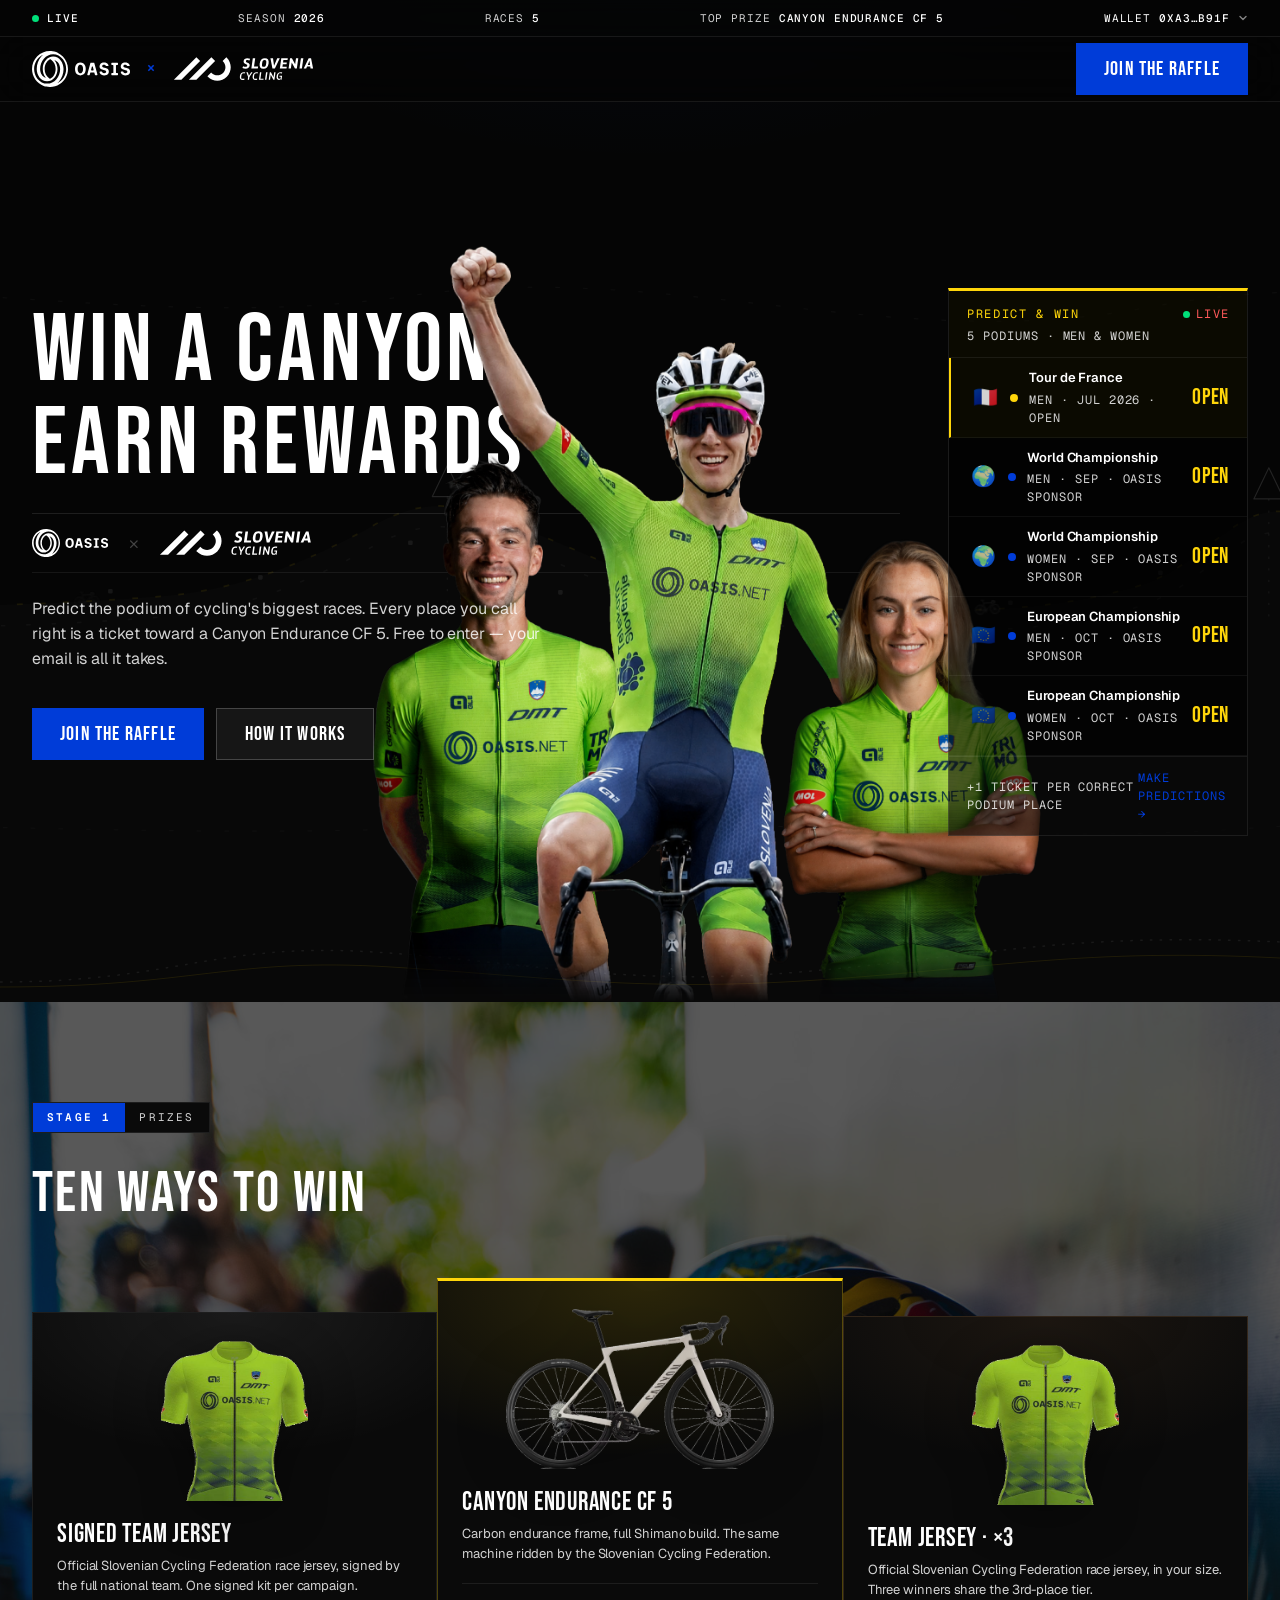
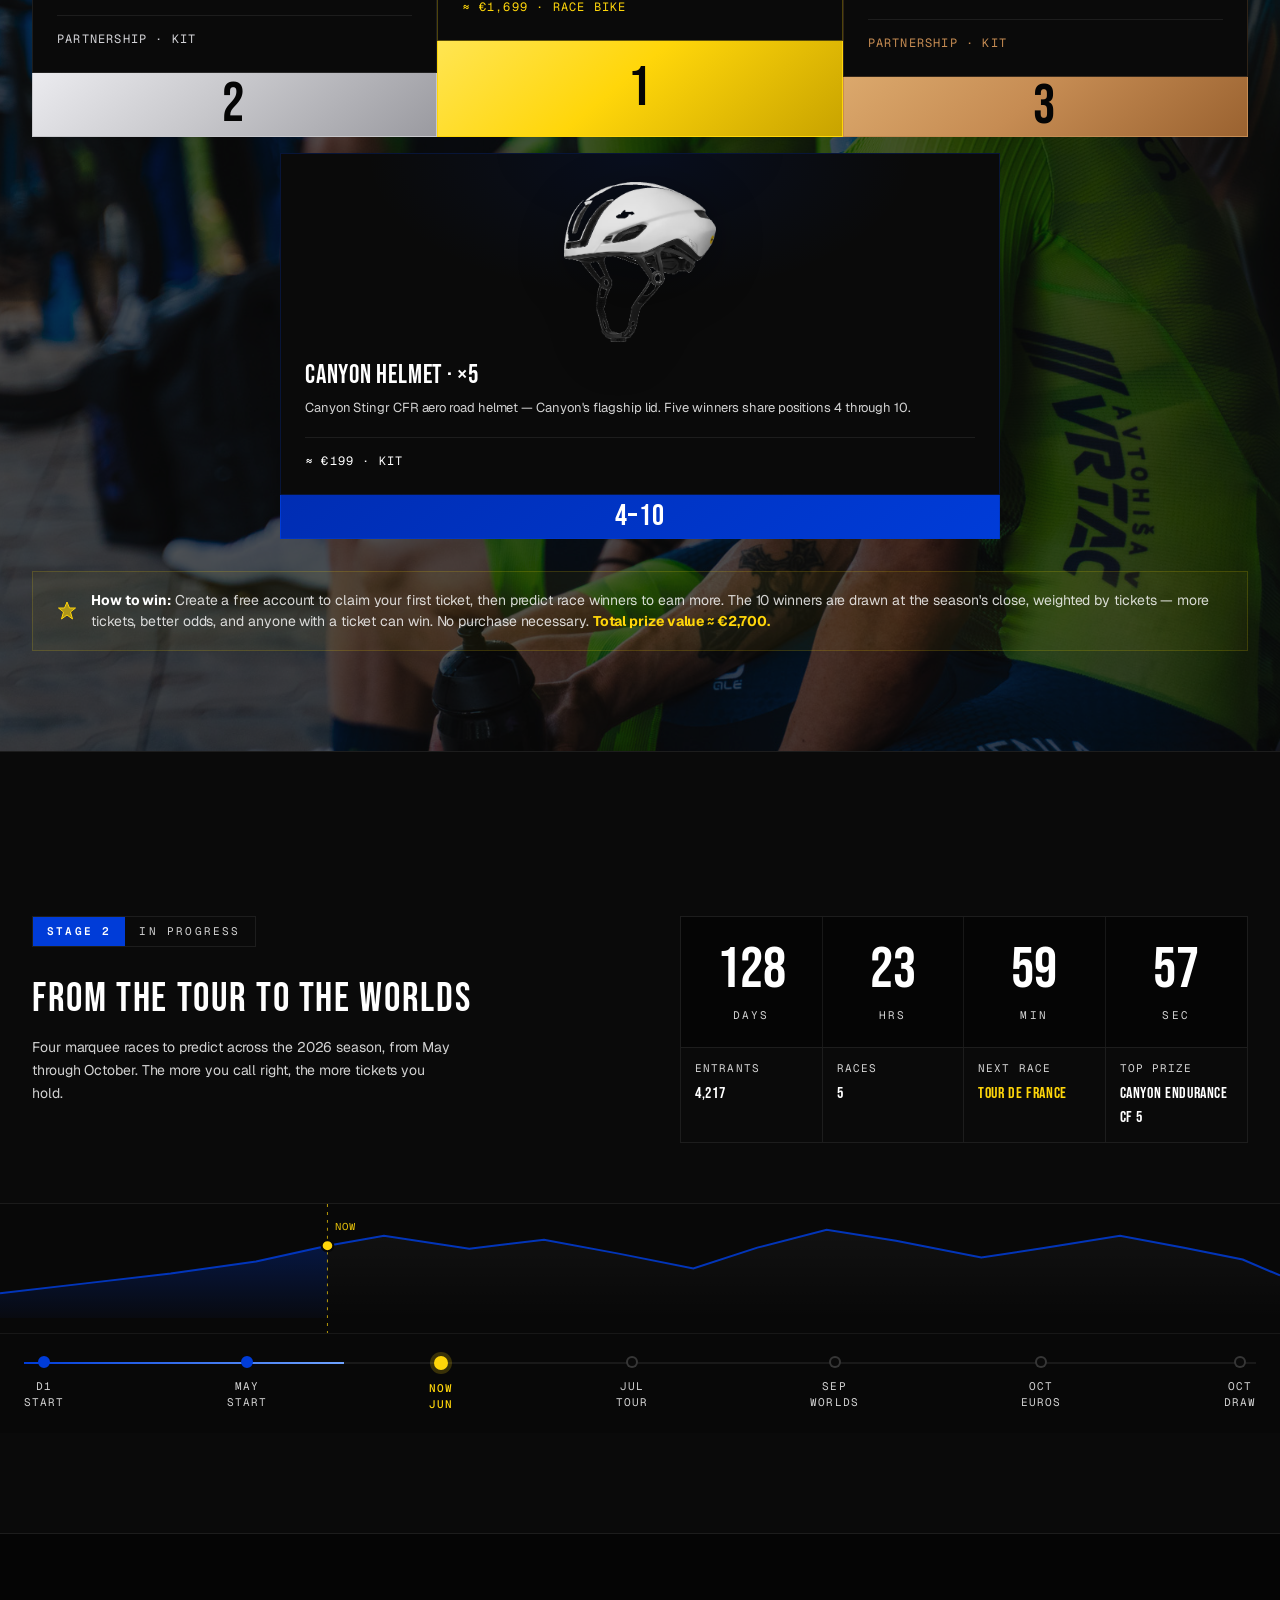
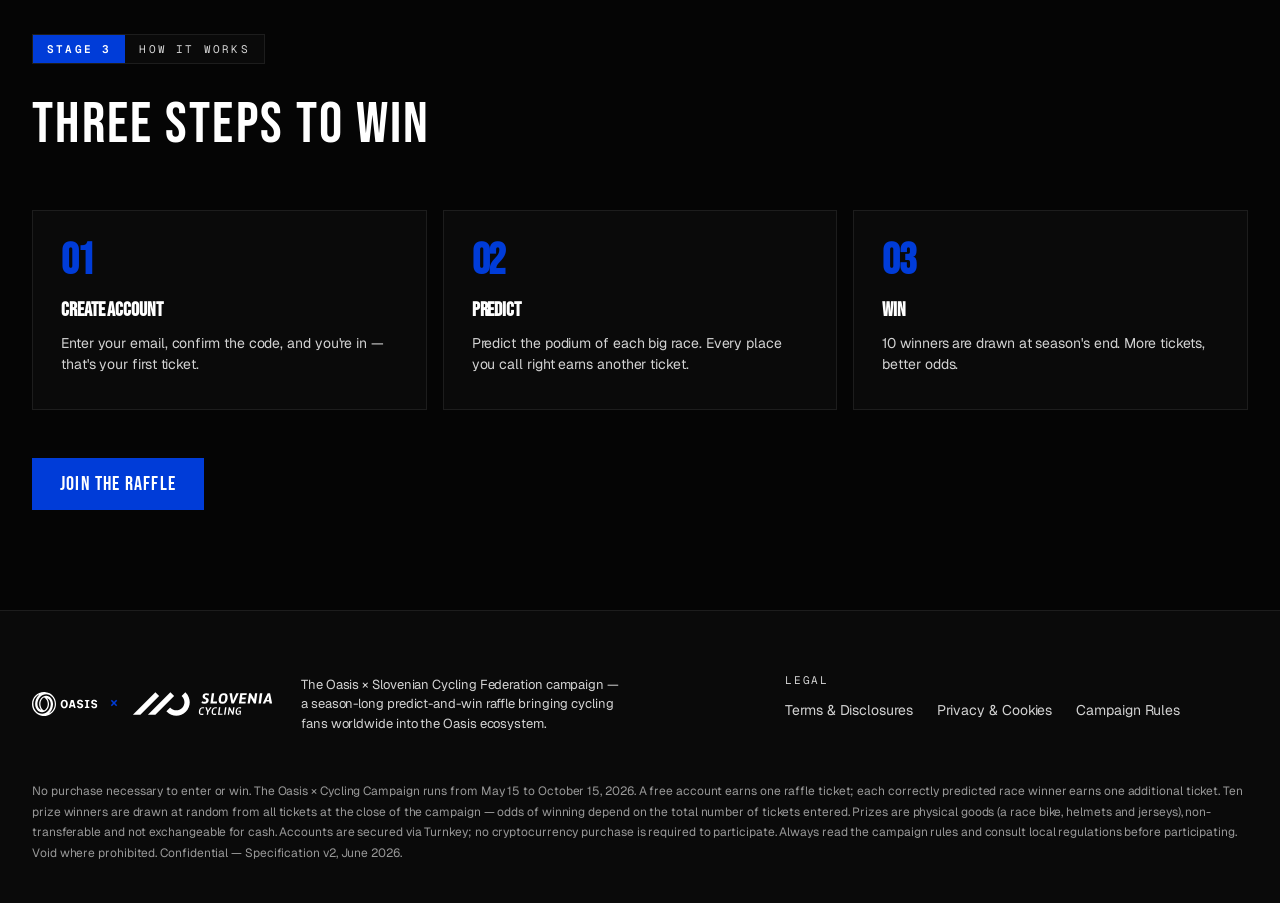
==== index.html @ 15317747 "Fix hero h1 overflow on mobile The h1 clamp was clamp(52px, 7vw, 96px) — 52px lower bound was way to" ====
<!doctype html>
<html lang="en">
<head>
  <meta charset="utf-8" />
  <meta name="viewport" content="width=device-width, initial-scale=1" />
  <title>Oasis × Cycling Challenge — Predict &amp; Win a Canyon.</title>
  <meta name="description" content="Predict the podium of cycling's biggest races — the Tour, and the men's and women's World and European Championships. Every place you call right is a raffle ticket toward a Canyon and more. Free to enter. Powered by Oasis." />

  <link rel="preconnect" href="https://fonts.googleapis.com" />
  <link rel="preconnect" href="https://fonts.gstatic.com" crossorigin />
  <link href="https://fonts.googleapis.com/css2?family=Bebas+Neue&family=Geist:wght@400;500;600;700&family=Geist+Mono:wght@400;500&display=swap" rel="stylesheet" />
  <style>
/* ============================================================
   OASIS × CYCLING — Design System
   Dark theme, Oasis brand, Grand-Tour cycling cues
   ============================================================ */

:root {
  --bg: #050505;
  --bg-1: #0a0a0a;
  --bg-2: #0f0f0f;
  --bg-3: #141414;
  --line: rgba(255, 255, 255, 0.08);
  --line-strong: rgba(255, 255, 255, 0.16);
  --text: #ffffff;
  /* Brightened for stronger contrast on the dark theme */
  --text-2: rgba(255, 255, 255, 0.82);
  --text-3: rgba(255, 255, 255, 0.82);
  --text-4: rgba(255, 255, 255, 0.58);
  --oasis-blue: #003CD8;
  --oasis-blue-soft: #002DB3;
  --oasis-blue-bg: rgba(0, 60, 216, 0.12);
  --maillot-jaune: #FFD60A;
  --maglia-rosa: #FF2C7A;
  --maillot-vert: #00E07A;
  --polka-dot: #E11D48;
  --vuelta-red: #E10600;
  --bronze: #C68C53;
  --font-display: "Bebas Neue", "Geist", system-ui, sans-serif;
  --font-body: "Geist", system-ui, -apple-system, sans-serif;
  --font-mono: "Geist Mono", "SF Mono", ui-monospace, monospace;
  --r-sm: 8px; --r: 12px; --r-lg: 18px; --r-xl: 24px;
  --container: 1280px;
}

* { box-sizing: border-box; margin: 0; padding: 0; }
html { scroll-behavior: smooth; }
html, body {
  background: var(--bg); color: var(--text);
  font-family: var(--font-body);
  -webkit-font-smoothing: antialiased; -moz-osx-font-smoothing: grayscale;
  line-height: 1.5; letter-spacing: -0.005em;
}
section[id] { scroll-margin-top: 80px; }
@media (prefers-reduced-motion: reduce) { html { scroll-behavior: auto; } }
body {
  overflow-x: hidden;
  background: radial-gradient(900px 600px at 50% -200px, rgba(0, 60, 216, 0.1), transparent 60%), var(--bg);
}
a { color: inherit; text-decoration: none; }
button { cursor: pointer; font: inherit; color: inherit; background: none; border: none; }
img, svg { display: block; max-width: 100%; }
.container { width: 100%; max-width: var(--container); margin: 0 auto; padding: 0 32px; }
@media (max-width: 720px) { .container { padding: 0 24px; } }
.eyebrow { display: inline-flex; align-items: center; gap: 8px; font-family: var(--font-mono); font-size: 11px; letter-spacing: 0.18em; text-transform: uppercase; color: var(--oasis-blue); }
.eyebrow.muted { color: var(--text-3); }
.eyebrow .dot { width: 6px; height: 6px; border-radius: 50%; background: currentColor; }
h1, h2, h3, h4 { font-family: var(--font-display); font-weight: 400; letter-spacing: 0.04em; line-height: 1.0; text-transform: uppercase; }
h1 { font-size: clamp(36px, 9vw, 96px); }
h2 { font-size: clamp(36px, 4.5vw, 60px); }
h3 { font-size: clamp(24px, 2.4vw, 32px); }
p { color: var(--text-2); }

.race-bar { position: relative; z-index: 50; border-bottom: 1px solid var(--line); background: rgba(5, 5, 5, 0.85); backdrop-filter: blur(14px); font-family: var(--font-mono); font-size: 11px; letter-spacing: 0.08em; text-transform: uppercase; }
.race-bar__inner { display: flex; align-items: center; justify-content: space-between; height: 36px; gap: 24px; white-space: nowrap; overflow-x: auto; -ms-overflow-style: none; scrollbar-width: none; }
.race-bar__inner::-webkit-scrollbar { display: none; }
.race-bar__item { display: flex; align-items: center; gap: 8px; color: var(--text-3); flex-shrink: 0; }
@media (max-width: 1200px) { .race-bar__item--opt { display: none; } }
@media (max-width: 900px) { .race-bar__item--opt2 { display: none; } }
/* At narrow viewports stop forcing space-between so items hug left */
@media (max-width: 720px) {
  .race-bar__inner { justify-content: flex-start; gap: 18px; }
}
.race-bar__item strong { color: var(--text); font-weight: 500; }
.race-bar__wallet { background: none; border: 0; padding: 0; color: inherit; font: inherit; letter-spacing: inherit; text-transform: inherit; cursor: pointer; transition: color 150ms; }
.race-bar__wallet:hover { color: var(--text); }
.race-bar__wallet:hover strong { color: var(--oasis-blue); }
.race-bar__wallet svg { opacity: 0.5; transition: transform 150ms, opacity 150ms; }
.race-bar__wallet:hover svg { opacity: 1; transform: translateY(1px); }
.live-pulse { width: 7px; height: 7px; border-radius: 50%; background: var(--maillot-vert); position: relative; animation: pulse 1.8s ease-in-out infinite; }
@keyframes pulse { 0%, 100% { box-shadow: 0 0 0 0 rgba(0, 224, 122, 0.6); } 50% { box-shadow: 0 0 0 8px rgba(0, 224, 122, 0); } }

.nav { position: sticky; top: 0; z-index: 40; background: rgba(5, 5, 5, 0.78); backdrop-filter: blur(18px); border-bottom: 1px solid var(--line); }
.nav__inner { display: flex; align-items: center; justify-content: space-between; height: 64px; }
.nav__brand { display: flex; align-items: center; gap: 12px; font-family: var(--font-display); font-weight: 400; font-size: 20px; letter-spacing: 0.1em; text-transform: uppercase; }
.nav__brand .x { color: var(--oasis-blue); font-weight: 500; }
.nav__brand .sub { color: var(--text-3); font-weight: 500; letter-spacing: 0.16em; font-size: 11px; text-transform: uppercase; border-left: 1px solid var(--line); padding-left: 12px; white-space: nowrap; }
@media (max-width: 1100px) { .nav__brand .sub { display: none; } }
.nav__links { display: flex; gap: 32px; font-size: 14px; color: var(--text-2); }
.nav__links a:hover { color: var(--text); }
.nav__cta { display: inline-flex; align-items: center; justify-content: center; gap: 10px; height: 52px; padding: 0 28px; border-radius: 0; background: var(--oasis-blue); color: white; font-family: var(--font-display); font-size: 20px; font-weight: 400; line-height: 1; letter-spacing: 0.06em; text-transform: uppercase; white-space: nowrap; transition: background 200ms ease; }
.nav__cta:hover { background: #002DB3; }
@media (max-width: 860px) { .nav__links { display: none; } }
/* Narrow viewports — collapse to just Oasis logo + button so nothing overflows */
@media (max-width: 540px) {
  .nav__brand { gap: 8px; }
  .nav__brand > svg:last-of-type,
  .nav__brand .x { display: none; }
  .nav__cta { padding: 0 18px; font-size: 18px; }
}
@media (max-width: 380px) {
  .nav__cta { padding: 0 14px; font-size: 16px; height: 44px; }
}

/* ============================================================
   Hero redesign — photo background + race progress panel
   ============================================================ */

.hero {
  position: relative;
  min-height: 100vh;
  display: flex;
  align-items: center;
  overflow: hidden;
  padding: 0;
}

/* Full-bleed background — crossfading slides */



.hero__inner {
  position: relative;
  width: 100%;
  padding: 100px 0 80px;
}

.hero__grid {
  position: relative;
  display: grid;
  grid-template-columns: 1fr 300px;
  gap: 48px;
  align-items: start;
}

@media (max-width: 980px) {
  .hero__grid { grid-template-columns: 1fr; gap: 40px; }
  .hero { min-height: auto; }
  .hero__inner { padding: 80px 0 60px; }
}

.hero__copy h1 { margin: 18px 0 20px; }
.hero__copy h1 .accent {
  display: block;
  color: #fff;
  line-height: 0.95;
}
.hero__copy h1 .rose {
  display: inline-block;
  background: linear-gradient(96deg, var(--oasis-blue) 0%, #B47FFF 100%);
  -webkit-background-clip: text;
  background-clip: text;
  color: transparent;
}
.hero__lede { font-size: 16px; max-width: 520px; margin-bottom: 36px; line-height: 1.55; position: relative; z-index: 20; }
.hero__ctas { display: flex; gap: 12px; flex-wrap: wrap; margin-bottom: 28px; position: relative; z-index: 20; }
.btn { display: inline-flex; align-items: center; justify-content: center; gap: 10px; height: 52px; padding: 0 28px; border-radius: 0; font-family: var(--font-display); font-size: 20px; font-weight: 400; line-height: 1; letter-spacing: 0.06em; text-transform: uppercase; transition: transform 120ms ease, background 200ms ease; white-space: nowrap; }
.btn:hover { transform: translateY(-2px); }
.btn--primary { background: var(--oasis-blue); color: white; }
.btn--primary:hover { background: #002DB3; }
.btn--ghost { background: rgba(255, 255, 255, 0.06); color: white; border: 1px solid rgba(255,255,255,0.2); }
.btn--ghost:hover { background: rgba(255, 255, 255, 0.1); }
.btn--blue { background: var(--oasis-blue); color: white; }
.btn--blue:hover { background: #002DB3; }
.hero__chips { display: flex; gap: 8px; flex-wrap: wrap; font-family: var(--font-mono); font-size: 11px; letter-spacing: 0.12em; text-transform: uppercase; color: var(--text-3); }
.hero__chips span { border: 1px solid var(--line); padding: 5px 12px; border-radius: 0; background: rgba(255,255,255,0.03); }

/* ============================================================
   Race Progress Panel (hero right side)
   ============================================================ */

/* ============================================================
   GC Classification Panel — hero right side
   Live race leaderboard aesthetic (letour.fr / giro.it style)
   ============================================================ */

.race-progress-panel {
  background: rgba(5, 5, 5, 0.5);
  backdrop-filter: blur(1px);
  border: 1px solid rgba(255,255,255,0.12);
  border-top: 3px solid var(--oasis-blue);
  overflow: hidden;
  position: relative;
}

/* ── GC Panel header ── */
.gcp__header {
  display: flex;
  align-items: center;
  justify-content: space-between;
  padding: 12px 18px;
  background: rgba(0, 60, 216,0.08);
  border-bottom: 1px solid rgba(255,255,255,0.08);
}

.gcp__brand {
  font-family: var(--font-mono);
  font-size: 11px;
  letter-spacing: 0.2em;
  text-transform: uppercase;
  color: var(--text-3);
}

.gcp__live {
  display: inline-flex;
  align-items: center;
  gap: 6px;
  font-family: var(--font-mono);
  font-size: 11px;
  letter-spacing: 0.16em;
  text-transform: uppercase;
  color: #ff5959;
}

/* ── Stage sub-header ── */
.gcp__subhead {
  display: flex;
  align-items: baseline;
  justify-content: space-between;
  padding: 10px 18px 10px;
  border-bottom: 1px solid rgba(255,255,255,0.06);
}

.gcp__title {
  font-family: var(--font-display);
  font-size: 18px;
  letter-spacing: 0.08em;
  color: var(--text);
}

.gcp__stage-meta {
  font-family: var(--font-mono);
  font-size: 11px;
  letter-spacing: 0.14em;
  text-transform: uppercase;
  color: var(--text-3);
}

/* ── Rider rows ── */
.gcp__rider {
  display: grid;
  grid-template-columns: 32px 34px 1fr auto;
  align-items: center;
  gap: 0 10px;
  padding: 10px 18px;
  border-bottom: 1px solid rgba(255,255,255,0.05);
  transition: background 150ms ease;
}
.gcp__rider:hover { background: rgba(255,255,255,0.03); }

.gcp__rider--leader {
  background: rgba(255,214,10,0.04);
  border-bottom-color: rgba(255,214,10,0.1);
}

.gcp__rider--you {
  background: rgba(0, 60, 216,0.07);
  border-left: 2px solid var(--oasis-blue);
  border-bottom-color: rgba(0, 60, 216,0.15);
}

.gcp__rider--gap {
  border-top: 1px dashed rgba(255,255,255,0.1);
  margin-top: 2px;
}

.gcp__pos {
  font-family: var(--font-display);
  font-size: 20px;
  letter-spacing: 0.04em;
  color: var(--text-3);
  font-variant-numeric: tabular-nums;
  text-align: right;
}

.gcp__pos--leader { color: var(--maillot-jaune); }
.gcp__pos--you    { color: var(--oasis-blue); }

/* Jersey SVG icon */
.jersey-icon {
  width: 28px;
  height: 28px;
  flex-shrink: 0;
}

.gcp__info { min-width: 0; }

.gcp__name {
  font-size: 13px;
  font-weight: 600;
  color: var(--text);
  white-space: nowrap;
  overflow: hidden;
  text-overflow: ellipsis;
}

.gcp__meta {
  font-family: var(--font-mono);
  font-size: 11px;
  letter-spacing: 0.1em;
  text-transform: uppercase;
  color: var(--text-3);
  margin-top: 2px;
}

.gcp__pts {
  font-family: var(--font-display);
  font-size: 20px;
  letter-spacing: 0.04em;
  color: var(--text);
  font-variant-numeric: tabular-nums;
  white-space: nowrap;
  text-align: right;
}

.gcp__pts--leader { color: var(--maillot-jaune); }
.gcp__pts--you    { color: var(--oasis-blue); }

/* ── Progress bar at bottom ── */
.gcp__footer {
  padding: 12px 18px;
  background: rgba(255,255,255,0.02);
}

.gcp__footer-top {
  display: flex;
  justify-content: space-between;
  font-family: var(--font-mono);
  font-size: 11px;
  letter-spacing: 0.14em;
  text-transform: uppercase;
  color: var(--text-3);
  margin-bottom: 6px;
}

.gcp__progress-track {
  height: 3px;
  background: rgba(255,255,255,0.08);
  position: relative;
}

.gcp__progress-fill {
  position: absolute;
  left: 0; top: 0; bottom: 0;
  width: 25%;
  background: linear-gradient(90deg, var(--oasis-blue), #6fa3ff);
}

.gcp__footer-sub {
  margin-top: 8px;
  font-family: var(--font-mono);
  font-size: 11px;
  letter-spacing: 0.1em;
  color: var(--text-3);
  text-align: center;
}

/* Old race-dash kept for compat - hidden now */
.race-dash { display: none; }
.countdown { display: grid; grid-template-columns: repeat(4, 1fr); gap: 10px; margin-bottom: 24px; }
.countdown__cell { background: var(--bg-2); border: 1px solid var(--line); border-radius: 0; padding: 16px 6px; text-align: center; }
.countdown__cell .num { font-family: var(--font-display); font-size: clamp(24px, 2.4vw, 32px); font-variant-numeric: tabular-nums; line-height: 1; }
.countdown__cell .lbl { display: block; margin-top: 6px; font-family: var(--font-mono); font-size: 11px; letter-spacing: 0.14em; text-transform: uppercase; color: var(--text-3); }
.dash-row { display: flex; justify-content: space-between; align-items: center; padding: 14px 0; border-top: 1px solid var(--line); font-size: 13px; }
.dash-row .lbl { color: var(--text-3); font-family: var(--font-mono); font-size: 11px; letter-spacing: 0.1em; text-transform: uppercase; }
.dash-row .val { color: var(--text); font-weight: 500; font-variant-numeric: tabular-nums; }
.progress { margin-top: 4px; height: 6px; background: var(--bg-3); border-radius: 0; overflow: hidden; }
.progress__bar { height: 100%; background: linear-gradient(90deg, var(--oasis-blue) 0%, #B47FFF 100%); border-radius: 0; width: 25%; }

section { padding: 100px 0; position: relative; }
.section__head { margin-bottom: 56px; }
.section__head h2 { margin-top: 14px; max-width: 720px; }
.section__head p.lead { margin-top: 18px; font-size: 15px; max-width: 600px; line-height: 1.6; }
.stage-tag { display: inline-flex; align-items: stretch; font-family: var(--font-mono); font-size: 11px; letter-spacing: 0.2em; text-transform: uppercase; border: 1px solid var(--line); border-radius: 0; overflow: hidden; background: var(--bg-1); margin-bottom: 18px; }
.stage-tag b { background: var(--oasis-blue); color: white; padding: 6px 14px; font-weight: 600; }
.stage-tag span { padding: 6px 14px; color: var(--text-2); }

/* ============================================================
   Prize Podium — visual race podium layout
   ============================================================ */

/* Top-3 podium wrapper */
.podium-top3 {
  display: grid;
  grid-template-columns: 1fr 1fr 1fr;
  gap: 0;
  align-items: end;
  margin-bottom: 16px;
}

@media (max-width: 760px) {
  .podium-top3 { grid-template-columns: 1fr; align-items: stretch; }
  /* When the podium stacks vertically, restore natural 1-2-3 order
     (default source order is 2-1-3 to render the real podium shape on desktop) */
  .podium-col--gold   { order: 1; }
  .podium-col--silver { order: 2; }
  .podium-col--bronze { order: 3; }
}

/* Each podium column = card + step block below */
.podium-col {
  display: flex;
  flex-direction: column;
  transition: transform 260ms ease;
  cursor: default;
}
.podium-col:hover { transform: translateY(-8px); }

/* The prize card itself */
.prize {
  position: relative;
  padding: 28px 24px 24px;
  display: flex;
  flex-direction: column;
  overflow: hidden;
  border: 1px solid var(--line);
  background: var(--bg-1);
  transition: transform 200ms ease, border-color 200ms ease;
  border-radius: 0;
}
.prize:hover { border-color: var(--line-strong); }

/* Podium step block below the card */
.podium-step {
  display: flex;
  align-items: center;
  justify-content: center;
  font-family: var(--font-display);
  font-size: 56px;
  letter-spacing: 0.05em;
  border: 1px solid var(--line);
  border-top: none;
}

/* Height of the actual podium steps — 1st tallest.
   Solid fill with number "subtracted" (dark text = letterform cutout). */
.podium-col--gold   .podium-step { height: 96px; background: linear-gradient(140deg, #ffe552 0%, var(--maillot-jaune) 45%, #c8a300 100%); color: #050505; border-color: var(--maillot-jaune); }
.podium-col--silver .podium-step { height: 64px; background: linear-gradient(140deg, #ebebef 0%, #c8c8cc 45%, #9a9aa0 100%); color: #050505; border-color: #c8c8cc; }
.podium-col--bronze .podium-step { height: 60px; background: linear-gradient(140deg, #dba86c 0%, var(--bronze) 45%, #9a6230 100%); color: #050505; border-color: var(--bronze); }

/* 1st place card — accent top border */
.podium-col--gold .prize {
  background: radial-gradient(600px 320px at 50% 0%, rgba(255, 214, 10, 0.14), transparent 55%), var(--bg-1);
  border-color: rgba(255, 214, 10, 0.28);
  border-top: 3px solid var(--maillot-jaune);
}

.podium-col--silver .prize {
  background: radial-gradient(500px 260px at 50% 0%, rgba(255,255,255,0.07), transparent 55%), var(--bg-1);
}

.podium-col--bronze .prize {
  background: radial-gradient(500px 260px at 50% 0%, rgba(198,140,83,0.1), transparent 55%), var(--bg-1);
  border-color: rgba(198, 140, 83, 0.2);
}

/* Prize card internals */
.prize__emoji {
  display: flex;
  align-items: center;
  justify-content: center;
  height: 160px;
  margin-bottom: 20px;
}
.prize__emoji img.prize__img {
  max-width: 100%;
  max-height: 100%;
  height: auto;
  width: auto;
  object-fit: contain;
  filter: drop-shadow(0 8px 24px rgba(0, 0, 0, 0.4));
}

.prize__name {
  font-family: var(--font-display);
  font-size: 26px;
  letter-spacing: 0.03em;
  line-height: 1.05;
  text-transform: uppercase;
}

.prize__desc {
  color: var(--text-3);
  font-size: 13px;
  margin-top: 8px;
  line-height: 1.5;
  flex: 1;
}

.prize__value {
  margin-top: 20px;
  font-family: var(--font-mono);
  font-size: 12px;
  letter-spacing: 0.1em;
  text-transform: uppercase;
  padding-top: 14px;
  border-top: 1px solid var(--line);
}

.podium-col--gold   .prize__rank  { color: var(--maillot-jaune); }
.podium-col--gold   .prize__value { color: var(--maillot-jaune); }
.podium-col--silver .prize__rank  { color: #d4d4d8; }
.podium-col--silver .prize__value { color: #d4d4d8; }
.podium-col--bronze .prize__rank  { color: var(--bronze); }
.podium-col--bronze .prize__value { color: var(--bronze); }

/* ROSE tier — positions 4, 5, 6-10. Same card structure as podium, shorter step. */
.podium-col--rose .prize {
  background: radial-gradient(500px 260px at 50% 0%, rgba(5, 0, 226, 0.14), transparent 55%), var(--bg-1);
  border-color: rgba(5, 0, 226, 0.32);
}
.podium-col--rose .podium-step {
  height: 44px;
  font-size: 30px;
  background: linear-gradient(140deg, #002DB3 0%, #0500E2 100%);
  color: white;
  border-color: rgba(5, 0, 226, 0.55);
}
.podium-col--rose .prize__value { color: var(--oasis-blue); }

/* ROSE tier — token icon sits inline next to the amount */
.podium-col--rose .prize__name {
  display: flex;
  align-items: center;
  gap: 12px;
}
.prize__name-icon {
  width: 32px;
  height: 32px;
  flex-shrink: 0;
  display: block;
}

/* Positions 4-10 row */
.prize-rest {
  display: grid;
  grid-template-columns: 1fr;
  gap: 0;
  align-items: end;
  margin-top: 16px;
  max-width: 720px;
  margin-left: auto;
  margin-right: auto;
}

/* Rest-tier podium steps: blue brand gradient (positions 4-10) */
.prize-rest .podium-step {
  height: 44px;
  font-size: 30px;
  background: linear-gradient(140deg, #002DB3 0%, var(--oasis-blue) 100%);
  color: white;
  border-color: rgba(0, 60, 216, 0.55);
}
.prize-rest .prize {
  background: radial-gradient(500px 260px at 50% 0%, rgba(0, 60, 216, 0.10), transparent 55%), var(--bg-1);
  border-color: rgba(0, 60, 216, 0.22);
}

/* kept for compat */
.prize--gold {}
.prize--silver {}
.prize--bronze {}
.prize--rose {}
.prize__art { display: none; }
.prize__head { display: none; }
.prize__medal { display: none; }

.challenges { display: grid; grid-template-columns: repeat(4, 1fr); gap: 16px; }
@media (max-width: 980px) { .challenges { grid-template-columns: repeat(2, 1fr); } }
@media (max-width: 600px) { .challenges { grid-template-columns: 1fr; } }
.challenge { border-radius: 0; padding: 24px; background: var(--bg-1); border: 1px solid var(--line); position: relative; overflow: hidden; display: flex; flex-direction: column; min-height: 360px; transition: transform 200ms ease; }
.challenge:hover { transform: translateY(-3px); border-color: var(--line-strong); }
.challenge__num { font-family: var(--font-mono); font-size: 12px; letter-spacing: 0.14em; text-transform: uppercase; color: var(--text-3); }
.challenge__title { font-family: var(--font-display); font-size: 22px; font-weight: 600; letter-spacing: 0.04em; margin: 8px 0 12px; line-height: 1.1; }
.challenge__desc { color: var(--text-2); font-size: 14px; flex: 1; }
.challenge__meta { margin-top: 20px; padding-top: 16px; border-top: 1px solid var(--line); display: flex; justify-content: space-between; gap: 12px; font-family: var(--font-mono); font-size: 12px; letter-spacing: 0.08em; text-transform: uppercase; color: var(--text-3); }
.challenge__meta > span { white-space: nowrap; overflow: hidden; text-overflow: ellipsis; }
.challenge__meta b { color: var(--text); font-weight: 500; }
.challenge__art { height: 250px; margin: -8px -8px 16px; border-radius: 0; background: rgba(0,0,0,0.22); border: none; border-bottom: 1px solid rgba(255,255,255,0.06); display: flex; align-items: center; justify-content: center; gap: 14px; padding: 10px 16px; position: relative; overflow: hidden; }
.phone-frame { width: 90px; height: 140px; border-radius: 0; border: 2px solid rgba(255,255,255,0.18); background: #030308; position: relative; overflow: hidden; flex-shrink: 0; box-shadow: 0 6px 18px rgba(0,0,0,0.7), inset 0 0 0 1px rgba(255,255,255,0.03); }
.phone-frame::before { content: ""; position: absolute; top: 6px; left: 50%; transform: translateX(-50%); width: 13px; height: 2px; background: rgba(255,255,255,0.15); border-radius: 0; z-index: 2; }
.phone-frame__screen { position: absolute; inset: 24px 5px 8px; border-radius: 0; overflow: hidden; }
.challenge--sprint .challenge__art  { background: linear-gradient(120deg, rgba(0, 60, 216,0.12), rgba(0, 60, 216,0.02)); border-color: rgba(0, 60, 216,0.16); }
.challenge--pace .challenge__art    { background: linear-gradient(120deg, rgba(0, 60, 216,0.16), rgba(0, 60, 216,0.02)); border-color: rgba(0, 60, 216,0.2); }
.challenge--pick .challenge__art    { background: linear-gradient(120deg, rgba(0, 60, 216,0.20), rgba(0, 60, 216,0.02)); border-color: rgba(0, 60, 216,0.24); }
.challenge--privana .challenge__art { background: linear-gradient(120deg, rgba(0, 60, 216,0.28), rgba(0, 60, 216,0.04)); border-color: rgba(0, 60, 216,0.32); }
.challenge__final { background: radial-gradient(400px 220px at 80% 0%, rgba(0, 60, 216, 0.16), transparent 60%), var(--bg-1); border-color: rgba(0, 60, 216, 0.18); }

.classification { border: 1px solid var(--line); border-radius: 0; overflow: hidden; background: rgba(0,0,0,0.6); }
.classification__head, .classification__row { display: grid; grid-template-columns: 70px 1fr 100px 130px 140px; padding: 16px 24px; align-items: center; font-size: 14px; border-bottom: 1px solid var(--line); }
.classification__head { background: var(--bg-2); font-family: var(--font-mono); font-size: 11px; letter-spacing: 0.14em; text-transform: uppercase; color: var(--text-3); }
.classification__row:last-child { border-bottom: 0; }
.classification__row.you { background: rgba(0, 60, 216, 0.06); position: relative; }
.classification__row.you::before { content: ""; position: absolute; left: 0; top: 0; bottom: 0; width: 3px; background: var(--oasis-blue); }
.cls__pos { font-family: var(--font-display); font-size: 20px; letter-spacing: 0.03em; font-variant-numeric: tabular-nums; display: flex; align-items: center; gap: 8px; line-height: 1; }
.cls__name, .cls__country, .cls__prize { white-space: nowrap; overflow: hidden; text-overflow: ellipsis; }
.cls__pos.gold { color: var(--maillot-jaune); }
.cls__pos.silver { color: #e4e4e7; }
.cls__pos.bronze { color: var(--bronze); }
.cls__rider { display: flex; align-items: center; gap: 12px; }
.cls__avatar { width: 36px; height: 36px; border-radius: 50%; background: var(--bg-3); display: grid; place-items: center; font-size: 14px; font-weight: 600; color: var(--text-2); border: 1px solid var(--line); flex-shrink: 0; }
.cls__name { font-weight: 600; font-size: 15px; letter-spacing: -0.01em; }
.cls__country { font-family: var(--font-mono); font-size: 12px; color: var(--text-3); letter-spacing: 0.08em; text-transform: uppercase; }
.cls__games { display: flex; gap: 4px; }
.cls__dot { width: 10px; height: 10px; border-radius: 0; background: var(--bg-3); }
.cls__dot.done { background: var(--oasis-blue); }
.cls__dot.miss { background: var(--bg-3); border: 1px solid var(--line-strong); }
.cls__points { font-family: var(--font-display); font-size: 22px; letter-spacing: 0.03em; font-variant-numeric: tabular-nums; line-height: 1; }
.cls__prize { text-align: right; font-family: var(--font-mono); font-size: 12px; letter-spacing: 0.04em; color: var(--text-2); }
@media (max-width: 760px) { .classification__head, .classification__row { grid-template-columns: 50px 1fr 90px; } .cls__games, .cls__prize { display: none; } }

.tiers { display: grid; grid-template-columns: repeat(3, 1fr); gap: 16px; }
@media (max-width: 860px) { .tiers { grid-template-columns: 1fr; } }
.tier { border: 1px solid var(--line); border-radius: 0; padding: 28px; background: var(--bg-1); position: relative; overflow: hidden; }
.tier__num { font-family: var(--font-mono); font-size: 11px; letter-spacing: 0.18em; text-transform: uppercase; color: var(--text-3); }
.tier__deposit { font-family: var(--font-display); font-size: clamp(36px, 4vw, 48px); font-weight: 600; letter-spacing: -0.03em; margin: 12px 0 4px; line-height: 1; }
.tier__deposit .currency { color: var(--text-3); font-size: 22px; vertical-align: top; margin-right: 4px; }
.tier__sub { color: var(--text-3); font-family: var(--font-mono); font-size: 11px; letter-spacing: 0.12em; text-transform: uppercase; }
.tier__rewards { margin-top: 22px; padding: 18px; border-radius: 0; background: var(--bg-2); border: 1px solid var(--line); }
.tier__reward-row { display: flex; justify-content: space-between; align-items: baseline; padding: 8px 0; }
.tier__reward-row + .tier__reward-row { border-top: 1px dashed var(--line); }
.tier__reward-row .k { color: var(--text-3); font-size: 13px; }
.tier__reward-row .v { font-weight: 500; font-variant-numeric: tabular-nums; }
.tier__total { display: flex; justify-content: space-between; align-items: baseline; margin-top: 18px; padding-top: 18px; border-top: 1px solid var(--line); }
.tier__total .k { font-family: var(--font-mono); font-size: 11px; letter-spacing: 0.12em; text-transform: uppercase; color: var(--text-3); }
.tier__total .v { font-family: var(--font-display); font-size: 20px; font-weight: 600; color: var(--oasis-blue); white-space: nowrap; }
.tier__points { margin-top: 14px; padding: 10px 14px; border-radius: 0; background: rgba(0, 224, 122, 0.08); border: 1px solid rgba(0, 224, 122, 0.18); color: var(--maillot-vert); font-family: var(--font-mono); font-size: 11px; letter-spacing: 0.08em; text-transform: uppercase; }
.tier--max { background: radial-gradient(500px 280px at 100% 0%, rgba(0, 60, 216, 0.16), transparent 65%), var(--bg-1); border-color: rgba(0, 60, 216, 0.22); }
.tier--max::after { content: "MAX"; position: absolute; top: 24px; right: 24px; font-family: var(--font-mono); font-size: 11px; letter-spacing: 0.2em; padding: 3px 8px; background: var(--oasis-blue); color: white; border-radius: 0; }

.steps { display: grid; grid-template-columns: repeat(3, 1fr); gap: 16px; position: relative; }
@media (max-width: 860px) { .steps { grid-template-columns: 1fr; } }
.step { border: 1px solid var(--line); border-radius: 0; padding: 28px; background: var(--bg-1); position: relative; min-height: 200px; display: flex; flex-direction: column; }
.step__num { font-family: var(--font-display); font-size: 44px; font-weight: 600; letter-spacing: -0.04em; color: var(--oasis-blue); line-height: 1; }
.step__title { margin-top: 12px; font-family: var(--font-display); font-size: 20px; font-weight: 600; }
.step__desc { margin-top: 8px; font-size: 14px; color: var(--text-2); }

.stage-map { border: 1px solid var(--line); border-radius: 0; background: var(--bg-1); padding: 32px; position: relative; overflow: hidden; }
.stage-map__title { display: flex; align-items: baseline; justify-content: space-between; margin-bottom: 32px; }
.stage-map__title h3 { font-size: 24px; }
.stage-map__title .meta { font-family: var(--font-mono); font-size: 11px; letter-spacing: 0.14em; text-transform: uppercase; color: var(--text-3); }
.stage-map__track { position: relative; margin: 28px 0 20px; padding: 0 24px; }
.stage-map__line { position: absolute; left: 24px; right: 24px; top: 50%; height: 2px; background: var(--line); }
.stage-map__progress { position: absolute; left: 24px; top: 50%; height: 2px; width: 25%; background: linear-gradient(90deg, var(--oasis-blue), #B47FFF); }
.stage-map__points { display: flex; justify-content: space-between; position: relative; }
.stage-map__pt { display: flex; flex-direction: column; align-items: center; gap: 10px; position: relative; z-index: 2; }
.stage-map__dot { width: 14px; height: 14px; border-radius: 50%; background: var(--bg); border: 2px solid var(--line-strong); }
.stage-map__pt.done .stage-map__dot { background: var(--oasis-blue); border-color: var(--oasis-blue); }
.stage-map__pt.now .stage-map__dot { background: var(--maillot-jaune); border-color: var(--maillot-jaune); box-shadow: 0 0 0 4px rgba(255, 214, 10, 0.18); }
.stage-map__lbl { font-family: var(--font-mono); font-size: 11px; letter-spacing: 0.14em; text-transform: uppercase; color: var(--text-3); text-align: center; white-space: nowrap; }
.stage-map__pt.now .stage-map__lbl, .stage-map__pt.done .stage-map__lbl { color: var(--text); }
.stage-map__profile { margin-top: 36px; height: 80px; position: relative; }

.scoreboard { display: grid; grid-template-columns: repeat(4, 1fr); gap: 16px; }
@media (max-width: 980px) { .scoreboard { grid-template-columns: repeat(2, 1fr); } }
.stat { border: 1px solid var(--line); border-top: 2px solid var(--oasis-blue); border-radius: 0; padding: 28px 24px 20px; background: var(--bg-1); position: relative; overflow: hidden; }
.stat__k { font-family: var(--font-mono); font-size: 11px; letter-spacing: 0.22em; text-transform: uppercase; color: var(--text-3); }
.stat__v { margin-top: 4px; font-family: var(--font-display); font-size: clamp(54px, 5.8vw, 76px); font-weight: 400; letter-spacing: 0.02em; font-variant-numeric: tabular-nums; line-height: 0.92; }
.stat__v .unit { color: var(--text-3); font-size: 16px; margin-left: 4px; }
.stat__d { margin-top: 8px; font-size: 13px; color: var(--text-2); }

.faq { display: grid; gap: 0; border-top: 1px solid var(--line); }
.faq__item { border-bottom: 1px solid var(--line); padding: 24px 0; }
.faq__q { display: flex; align-items: center; justify-content: space-between; font-family: var(--font-body); font-size: 16px; font-weight: 500; gap: 24px; line-height: 1.4; letter-spacing: -0.01em; }
.faq__q > span:last-child { white-space: nowrap; flex-shrink: 0; }
.faq__a { margin-top: 12px; max-width: 720px; font-size: 14px; color: var(--text-2); }

.foot { border-top: 1px solid var(--line); padding: 64px 0 40px; background: var(--bg-1); }
.foot__grid { display: flex; justify-content: space-between; align-items: flex-start; flex-wrap: wrap; gap: 48px; margin-bottom: 48px; }
.foot__col { display: flex; flex-wrap: wrap; align-items: baseline; gap: 8px 24px; }
.foot__col h4 { flex-basis: 100%; font-family: var(--font-mono); font-size: 11px; letter-spacing: 0.16em; text-transform: uppercase; color: var(--text-3); margin-bottom: 6px; }
.foot__col a { color: var(--text-2); font-size: 14px; white-space: nowrap; }
.foot__col a:hover { color: var(--text); }
.foot__brand { flex-direction: row; align-items: center; gap: 28px; }
.foot__brand p { font-size: 13px; color: var(--text-3); max-width: 320px; }
.foot__chips { display: flex; gap: 20px; flex-wrap: wrap; font-family: var(--font-mono); font-size: 11px; letter-spacing: 0.12em; text-transform: uppercase; color: var(--text-3); padding: 24px 0; border-top: 1px solid var(--line); border-bottom: 1px solid var(--line); }
.foot__legal { margin-top: 28px; font-size: 12px; color: var(--text-4); line-height: 1.7; }

/* ============================================================
   ============================================================ */

/* Speed bar racing decoration */
.race-speed-bar {
  height: 3px;
  background: linear-gradient(90deg, var(--oasis-blue) 0%, #6fa3ff 50%, var(--oasis-blue) 100%);
  position: relative;
  overflow: hidden;
}

.race-speed-bar::after {
  content: "";
  position: absolute;
  inset: 0;
  background: linear-gradient(90deg, transparent 0%, rgba(255,255,255,0.4) 50%, transparent 100%);
  animation: speedshine 2.4s linear infinite;
}

@keyframes speedshine {
  from { transform: translateX(-100%); }
  to   { transform: translateX(100%); }
}

.race-decor { position: absolute; pointer-events: none; opacity: 0.5; }
.pills { display: inline-flex; background: var(--bg-2); border: 1px solid var(--line); padding: 4px; border-radius: 0; margin-bottom: 28px; }
.pills button { padding: 8px 16px; font-family: var(--font-mono); font-size: 11px; letter-spacing: 0.12em; text-transform: uppercase; color: var(--text-3); border-radius: 0; }
.pills button.active { background: white; color: black; }

.hide-md { display: block; }
@media (max-width: 760px) { .hide-md { display: none; } }
.text-mono { font-family: var(--font-mono); }
.text-blue { color: var(--oasis-blue); }
.text-yellow { color: var(--maillot-jaune); }
.text-rose { color: var(--maglia-rosa); }
.text-2 { color: var(--text-2); }
.text-3 { color: var(--text-3); }
.mt-4 { margin-top: 16px; } .mt-6 { margin-top: 24px; } .mt-8 { margin-top: 32px; } .mb-4 { margin-bottom: 16px; }
.hr { border: none; height: 1px; background: var(--line); margin: 80px 0; }
.bib { display: inline-flex; align-items: center; justify-content: center; width: 36px; height: 36px; background: white; color: black; font-family: var(--font-mono); font-weight: 700; font-size: 14px; letter-spacing: -0.04em; border-radius: 0; border: 1px solid var(--line-strong); }

.user-chip { display: inline-flex; align-items: center; gap: 12px; padding: 8px 16px 8px 8px; border-radius: 0; border: 1px solid var(--line); background: var(--bg-1); font-size: 13px; }
.user-chip__avatar { width: 30px; height: 30px; background: linear-gradient(135deg, var(--oasis-blue), #B47FFF); border-radius: 50%; }
.user-chip .rank { color: var(--text-3); font-family: var(--font-mono); font-size: 11px; }

/* ============================================================
   Editorial Hero Panel — right side
   ============================================================ */
.hero__editorial {
  position: relative;
  height: 520px;
  overflow: hidden;
  border: 1px solid rgba(255,255,255,0.12);
  border-top: 3px solid var(--oasis-blue);
  background: #050505;
}

/* Vol label — top-left */
.editorial__vol {
  position: absolute;
  top: 16px;
  left: 16px;
  z-index: 10;
  font-family: var(--font-mono);
  font-size: 11px;
  letter-spacing: 0.18em;
  text-transform: uppercase;
  color: white;
  background: rgba(5,5,5,0.62);
  border: 1px solid rgba(255,255,255,0.22);
  padding: 6px 14px;
  backdrop-filter: blur(8px);
}

/* Prize badge — top-right (race-board / TV-graphic style) */
.editorial__badge {
  position: absolute;
  top: 16px;
  right: 16px;
  z-index: 10;
  background: rgba(5,5,5,0.82);
  backdrop-filter: blur(12px);
  border: 1px solid rgba(255,255,255,0.14);
  border-top: 3px solid var(--maillot-jaune);
  padding: 10px 16px 12px;
  min-width: 120px;
  /* Racing speed-line accent via background stripes */
  background-image:
    repeating-linear-gradient(
      -55deg,
      transparent,
      transparent 8px,
      rgba(255,255,255,0.018) 8px,
      rgba(255,255,255,0.018) 9px
    );
}
/* Small checkered corner decoration */
.editorial__badge::before {
  content: "";
  position: absolute;
  top: -3px;
  left: -1px;
  width: 18px;
  height: 6px;
  background: repeating-linear-gradient(
    90deg,
    var(--maillot-jaune) 0px, var(--maillot-jaune) 3px,
    #050505 3px, #050505 6px
  );
}
.editorial__badge-inner {
  display: flex;
  flex-direction: column;
  align-items: flex-start;
  gap: 0;
}
.editorial__badge-label {
  font-family: var(--font-mono);
  font-size: 11px;
  letter-spacing: 0.22em;
  text-transform: uppercase;
  color: var(--maillot-jaune);
  margin-bottom: 2px;
}
.editorial__badge-prize {
  font-family: var(--font-display);
  font-style: normal;
  font-size: 38px;
  letter-spacing: 0.03em;
  color: white;
  line-height: 0.95;
}
.editorial__badge-val {
  font-family: var(--font-mono);
  font-size: 11px;
  color: rgba(255,255,255,0.6);
  letter-spacing: 0.08em;
  margin-top: 6px;
  padding-top: 6px;
  border-top: 1px solid rgba(255,255,255,0.14);
  width: 100%;
}

/* Photo carousel */
.editorial__carousel {
  position: absolute;
  inset: 0;
}
.editorial__slide {
  position: absolute;
  inset: 0;
  background-size: cover;
  background-position: center 30%;
  opacity: 0;
  transition: opacity 1.8s ease-in-out;
}
.editorial__slide.active { opacity: 1; }
/* Gradient mask */
.editorial__mask {
  position: absolute;
  inset: 0;
  background:
    linear-gradient(180deg,
      rgba(5,5,5,0.35) 0%,
      rgba(5,5,5,0.06) 28%,
      rgba(5,5,5,0.06) 62%,
      rgba(5,5,5,0.60) 100%);
  z-index: 2;
}

/* Speed accent stripe */
.editorial__speed {
  position: absolute;
  bottom: 46px;
  left: 0;
  right: 0;
  height: 2px;
  background: linear-gradient(90deg,
    transparent 0%,
    var(--oasis-blue) 20%,
    rgba(255,255,255,0.9) 48%,
    var(--maillot-jaune) 72%,
    transparent 100%);
  z-index: 8;
  opacity: 0.75;
}

/* Bottom caption bar */
.editorial__caption {
  position: absolute;
  bottom: 0;
  left: 0;
  right: 0;
  height: 42px;
  background: rgba(5,5,5,0.78);
  backdrop-filter: blur(10px);
  display: flex;
  align-items: center;
  justify-content: space-between;
  padding: 0 18px;
  z-index: 9;
  border-top: 1px solid rgba(255,255,255,0.1);
}
.editorial__caption-left {
  font-family: var(--font-body);
  font-style: italic;
  font-size: 13px;
  color: rgba(255,255,255,0.72);
  letter-spacing: 0.02em;
}
.editorial__caption-right {
  font-family: var(--font-mono);
  font-size: 11px;
  letter-spacing: 0.2em;
  text-transform: uppercase;
  color: var(--text-3);
}

/* ============================================================
   Campaign Tracker — redesigned (ct2)
   ============================================================ */
.ct2 {
  background: var(--bg-1);
  border-top: 1px solid var(--line);
  border-bottom: 1px solid var(--line);
}

/* ── Top title bar ── */


/* ── Body: stage-head (left) + countdown (right) — same pattern as other sections ── */
.ct2__body {
  display: grid;
  grid-template-columns: 1fr 1fr;
  gap: 80px;
  align-items: start;
  padding-top: 64px;
  padding-bottom: 60px;
}
.ct2__body h2 { margin-top: 14px; font-size: clamp(24px, 3.2vw, 48px); }
.ct2__body .lead {
  margin-top: 16px;
  font-size: 14px;
  line-height: 1.65;
  color: var(--text-2);
  max-width: 420px;
}
/* Unified countdown + stats panel */
.ct2__panel {
  border: 1px solid var(--line);
  display: flex;
  flex-direction: column;
}
/* Countdown grid — 4 cells */
.ct2__countdown {
  display: grid;
  grid-template-columns: repeat(4, 1fr);
  gap: 0;
  border-bottom: 1px solid var(--line);
}
.ct2__cd-cell {
  background: var(--bg);
  padding: 24px 12px;
  text-align: center;
  border-right: 1px solid var(--line);
}
.ct2__cd-cell:last-child { border-right: none; }
.ct2__cd-num {
  font-family: var(--font-display);
  font-size: clamp(42px, 4.5vw, 62px);
  line-height: 1;
  font-variant-numeric: tabular-nums;
}
.ct2__cd-lbl {
  font-family: var(--font-mono);
  font-size: 11px;
  letter-spacing: 0.2em;
  text-transform: uppercase;
  color: var(--text-3);
  margin-top: 8px;
}
/* Stats strip */
.ct2__cd-meta {
  display: grid;
  grid-template-columns: repeat(4, 1fr);
}
.ct2__cd-meta-item {
  background: var(--bg-1);
  padding: 12px 14px;
  font-family: var(--font-mono);
  font-size: 11px;
  letter-spacing: 0.1em;
  text-transform: uppercase;
  color: var(--text-3);
  display: flex;
  flex-direction: column;
  gap: 5px;
  border-right: 1px solid var(--line);
}
.ct2__cd-meta-item:last-child { border-right: none; }
.ct2__cd-meta-item strong {
  font-family: var(--font-display);
  font-size: 16px;
  letter-spacing: 0.04em;
  color: var(--text);
  font-weight: 400;
}

/* ── Elevation chart ── */
.ct2__chart-wrap {
  border-top: 1px solid var(--line);
  background: rgba(0,0,0,0.18);
  overflow: hidden;
}
.ct2__elevation {
  display: block;
  width: 100%;
  border-bottom: 1px solid rgba(255,255,255,0.06);
}

/* ── Waypoints row ── */
.ct2__waypoints {
  position: relative;
  display: flex;
  justify-content: space-between;
  padding: 22px 24px 20px;
}
.ct2__waypoints::before {
  content: '';
  position: absolute;
  left: 24px; right: 24px;
  top: 28px;
  height: 2px;
  background: rgba(255,255,255,0.07);
}
.ct2__waypoints::after {
  content: '';
  position: absolute;
  left: 24px;
  top: 28px;
  height: 2px;
  width: calc(25.6% - 8px);
  background: linear-gradient(90deg, var(--oasis-blue), #6fa3ff);
}
.ct2__wp {
  display: flex;
  flex-direction: column;
  align-items: center;
  gap: 10px;
  z-index: 2;
}
.ct2__wp-dot {
  width: 12px; height: 12px;
  border-radius: 50%;
  background: var(--bg-1);
  border: 2px solid rgba(255,255,255,0.18);
  flex-shrink: 0;
}
.ct2__wp--done .ct2__wp-dot {
  background: var(--oasis-blue);
  border-color: var(--oasis-blue);
}
.ct2__wp--now .ct2__wp-dot {
  width: 14px; height: 14px;
  background: var(--maillot-jaune);
  border-color: var(--maillot-jaune);
  box-shadow: 0 0 0 4px rgba(255,214,10,0.2);
}
.ct2__wp-lbl {
  font-family: var(--font-mono);
  font-size: 11px;
  letter-spacing: 0.10em;
  text-transform: uppercase;
  color: var(--text-3);
  text-align: center;
  line-height: 1.5;
}
.ct2__wp--done .ct2__wp-lbl { color: var(--text-2); }
.ct2__wp--now  .ct2__wp-lbl { color: var(--maillot-jaune); font-weight: 500; }

/* ── Bottom live bar ── */


@media (max-width: 1100px) {
  .ct2__body { gap: 40px; }
}
@media (max-width: 800px) {
  .ct2__body { grid-template-columns: 1fr; gap: 32px; padding-top: 40px; padding-bottom: 36px; }
  .ct2__cd-num { font-size: 40px; }
  .ct2__cd-cell { padding: 16px 10px; }
}


.challenge__cta {
  margin-top: 20px;
  width: 100%;
}

.section-cta-row {
  display: flex;
  gap: 12px;
  flex-wrap: wrap;
  margin-top: 48px;
}

/* ============================================================
   Hero GC Summary Panel — race board style
   ============================================================ */
.hero__gc-panel {
  position: relative;
  z-index: 20;
  background: rgba(0,0,0,0.6);
  border: 1px solid rgba(255,255,255,0.1);
  border-top: 3px solid var(--maillot-jaune);
  overflow: hidden;
  display: flex;
  flex-direction: column;
}
.hgc__header {
  display: flex;
  align-items: flex-start;
  justify-content: space-between;
  padding: 14px 18px 12px;
  background: rgba(255,214,10,0.04);
  border-bottom: 1px solid rgba(255,255,255,0.07);
}
.hgc__label {
  font-family: var(--font-mono);
  font-size: 12px;
  letter-spacing: 0.14em;
  text-transform: uppercase;
  color: var(--maillot-jaune);
}
.hgc__stage {
  font-family: var(--font-mono);
  font-size: 12px;
  letter-spacing: 0.08em;
  color: var(--text-3);
  margin-top: 4px;
  text-transform: uppercase;
}
.hgc__live {
  display: inline-flex;
  align-items: center;
  gap: 6px;
  font-family: var(--font-mono);
  font-size: 12px;
  letter-spacing: 0.1em;
  text-transform: uppercase;
  color: #ff5959;
  white-space: nowrap;
  flex-shrink: 0;
}
.hgc__rows { flex: 1; overflow: hidden; }
.hgc__row {
  display: grid;
  grid-template-columns: 30px 10px 1fr auto;
  align-items: center;
  gap: 0 10px;
  padding: 10px 18px;
  border-bottom: 1px solid rgba(255,255,255,0.05);
  transition: background 150ms;
}
.hgc__row:hover { background: rgba(255,255,255,0.025); }
.hgc__row--1   { background: rgba(255,214,10,0.04); border-left: 2px solid var(--maillot-jaune); }
.hgc__row--you { background: rgba(0, 60, 216,0.07); border-left: 2px solid var(--oasis-blue); }
.hgc__pos {
  font-family: var(--font-display);
  font-size: 20px;
  color: var(--text-3);
  font-variant-numeric: tabular-nums;
  text-align: right;
  letter-spacing: 0.04em;
  line-height: 1;
}
.hgc__pos--gold { color: var(--maillot-jaune); }
.hgc__pos--you  { color: var(--oasis-blue); }
.hgc__dot {
  width: 8px; height: 8px;
  border-radius: 50%;
  flex-shrink: 0;
  justify-self: center;
}
.hgc__info { min-width: 0; }
.hgc__name {
  font-size: 13px; font-weight: 600;
  white-space: nowrap; overflow: hidden; text-overflow: ellipsis;
}
.hgc__meta {
  font-family: var(--font-mono);
  font-size: 12px; letter-spacing: 0.08em;
  text-transform: uppercase; color: var(--text-3);
  margin-top: 3px;
}
.hgc__pts {
  font-family: var(--font-display);
  font-size: 22px; letter-spacing: 0.03em;
  font-variant-numeric: tabular-nums;
  text-align: right; color: var(--text);
  white-space: nowrap; line-height: 1;
}
.hgc__pts--gold { color: var(--maillot-jaune); }
.hgc__pts--you  { color: var(--oasis-blue); }
/* "pts" unit — inherits Bebas Neue + size from parent, just shifts color to gray.
   Mirrors the main leaderboard treatment (.cls__points + .text-3 child). */
.hgc__pts-unit  { color: var(--text-3); }
.hgc__separator {
  text-align: center; padding: 9px 18px;
  font-family: var(--font-mono); font-size: 12px;
  letter-spacing: 0.12em; color: var(--text-4);
  border-bottom: 1px solid rgba(255,255,255,0.05);
}
.hgc__footer {
  display: flex; align-items: center;
  justify-content: space-between;
  padding: 12px 18px;
  background: rgba(255,255,255,0.02);
  border-top: 1px solid rgba(255,255,255,0.07);
  flex-shrink: 0;
}
.hgc__footer-stat {
  font-family: var(--font-mono); font-size: 12px;
  letter-spacing: 0.08em; text-transform: uppercase;
  color: var(--text-3);
}
.hgc__footer-link {
  font-family: var(--font-mono); font-size: 12px;
  letter-spacing: 0.08em; text-transform: uppercase;
  color: var(--oasis-blue);
  transition: color 150ms;
}
.hgc__footer-link:hover { color: white; }

/* ============================================================
   Hero rider overlay — positioned at the column seam
   mix-blend-mode:screen makes pure-black background transparent
   ============================================================ */
.hero__rider {
  position: absolute;
  bottom: 0;
  left: 50%;
  transform: translateX(-40%);
  height: 84vh;
  width: auto;
  z-index: 10;
  pointer-events: none;
  -webkit-mask-image: linear-gradient(to top, transparent 0%, black 8%);
  mask-image: linear-gradient(to top, transparent 0%, black 8%);
}
@media (max-width: 1100px) {
  .hero__rider { height: 70vh; transform: translateX(-40%); }
}
@media (max-width: 980px) {
  .hero__rider { display: none; }
}


/* Hero animated vector background */
.hero__bg-vector {
  position: absolute;
  inset: 0;
  width: 100%;
  height: 100%;
  z-index: 0;
  pointer-events: none;
}
  </style>
  <style>
    /* normalize <button> elements reusing link button styles */
    button.btn, button.nav__cta { border: none; cursor: pointer; -webkit-appearance: none; appearance: none; }
    /* ===== Signup modal (Turnkey email onboarding) ===== */
    .su-modal { position:fixed; inset:0; z-index:1100; display:none; align-items:center; justify-content:center; padding:20px; background:rgba(0,0,0,0.78); backdrop-filter:blur(5px); }
    .su-modal.open { display:flex; }
    .su-card { width:100%; max-width:440px; background:var(--bg-1); border:1px solid var(--line-strong); position:relative; }
    .su-head { padding:28px 28px 0; }
    .su-eyebrow { display:inline-flex; align-items:center; gap:8px; font-family:var(--font-mono); font-size: 12px; letter-spacing:0.16em; text-transform:uppercase; color:var(--oasis-blue); }
    .su-dot { width:6px; height:6px; border-radius:50%; background:currentColor; display:inline-block; }
    .su-title { font-family:var(--font-display); font-size:34px; letter-spacing:0.02em; line-height:1; margin-top:14px; }
    .su-sub { font-size: 15px; color:var(--text-2); margin-top:10px; line-height:1.5; }
    .su-body { padding:22px 28px 28px; }
    .su-label { font-family:var(--font-mono); font-size: 12px; letter-spacing:0.12em; text-transform:uppercase; color:var(--text-3); display:block; margin-bottom:8px; }
    .su-input { width:100%; height:52px; background:var(--bg-2); border:1px solid var(--line-strong); color:var(--text); font-family:var(--font-body); font-size:16px; padding:0 16px; outline:none; box-sizing:border-box; }
    .su-input:focus { border-color:var(--oasis-blue); }
    .su-input--code { text-align:center; letter-spacing:0.5em; font-family:var(--font-mono); font-size:22px; }
    .su-btn { width:100%; height:54px; margin-top:16px; border:none; cursor:pointer; background:var(--oasis-blue); color:#fff; font-family:var(--font-display); font-size:19px; letter-spacing:0.06em; text-transform:uppercase; transition:background 200ms ease; }
    .su-btn:hover { background:var(--oasis-blue-soft); }
    .su-close { position:absolute; top:14px; right:18px; background:none; border:none; color:var(--text-3); font-size:28px; line-height:1; cursor:pointer; }
    .su-meta { font-family:var(--font-mono); font-size: 12px; color:var(--text-3); margin-top:14px; text-align:center; letter-spacing:0.04em; }
    .su-back { display:block; width:100%; background:none; border:none; color:var(--text-3); font-size: 14px; cursor:pointer; margin-top:14px; text-decoration:underline; }
    .su-err { color:var(--vuelta-red); font-size: 14px; margin-top:10px; min-height:18px; }
    .su-step { display:none; } .su-step.active { display:block; }
    .su-secure { display:flex; align-items:center; gap:8px; justify-content:center; margin-top:18px; padding-top:16px; border-top:1px solid var(--line); font-family:var(--font-mono); font-size: 11px; letter-spacing:0.1em; text-transform:uppercase; color:var(--text-4); }
  </style>
  <script src="https://cdnjs.cloudflare.com/ajax/libs/gsap/3.12.5/gsap.min.js"></script>
</head>
<body>

  <!-- Top race-status bar -->
  <div class="race-bar">
    <div class="container race-bar__inner">
      <div class="race-bar__item"><span class="live-pulse"></span><strong>LIVE</strong></div>
      <div class="race-bar__item">Season <strong>2026</strong></div>
      <div class="race-bar__item">Races <strong>5</strong></div>
      <div class="race-bar__item race-bar__item--opt">Top Prize <strong>Canyon Endurance CF 5</strong></div>
      <button type="button" class="race-bar__item race-bar__item--opt race-bar__wallet" aria-label="Open wallet">
        Wallet <strong>0xa3…b91f</strong>
        <svg width="10" height="10" viewBox="0 0 10 10" fill="none" aria-hidden="true"><path d="M2 3.5l3 3 3-3" stroke="currentColor" stroke-width="1.4" stroke-linecap="round" stroke-linejoin="round"/></svg>
      </button>
    </div>
  </div>

  <!-- ============================================================
       Navigation
       ============================================================ -->
  <nav class="nav">
    <div class="container nav__inner">
      <a class="nav__brand" href="/">
        <svg height="36" viewBox="0 0 99 36" fill="none" xmlns="http://www.w3.org/2000/svg" style="flex-shrink:0;">
<g clip-path="url(#oa-nav2)">
<path d="M30.8478 5.40882C29.3359 3.86636 27.5485 2.6009 25.5687 1.67805C25.4885 1.63723 25.4069 1.59932 25.3223 1.56287C24.9331 1.38938 24.5394 1.22318 24.137 1.07739C23.0101 0.66772 21.8292 0.368849 20.6104 0.190985C19.7575 0.0670635 18.8871 0 18.0007 0C8.07532 0 0 8.07533 0 18.0007C0 25.7334 4.90147 32.3421 11.7609 34.8847C12.5671 35.1836 13.401 35.4256 14.2583 35.6078C15.4669 35.8644 16.7178 36.0015 18.0007 36.0015C24.8383 36.0015 30.7953 32.1686 33.8423 26.5411C35.2186 23.9985 36.0015 21.09 36.0015 18.0022C36.0015 13.1051 34.0333 8.65994 30.8492 5.41174L30.8478 5.40882ZM5.36946 27.6302C3.24238 24.8252 2.11833 21.4778 2.11833 17.9512C2.11833 11.9286 5.45693 6.67282 10.3803 3.93488C10.51 3.86199 10.6398 4.03548 10.5304 4.13753C10.0814 4.56032 9.6484 5.01373 9.23727 5.49629C6.38416 8.83344 4.73964 13.3719 4.72506 17.9512C4.72506 23.8965 8.70222 30.3142 15.1272 30.3142C20.8611 30.3142 25.5264 24.7683 25.5264 17.9512C25.5264 14.7481 24.4519 11.672 22.6194 9.39035C22.5552 9.31017 22.631 9.19499 22.7302 9.22561C25.8297 10.1426 28.1477 13.7072 28.1477 17.9512C28.1477 21.6994 26.7875 25.4302 24.417 28.1886C21.9589 31.0475 18.6597 32.622 15.1272 32.6235C11.4081 32.6235 7.84789 30.7997 5.368 27.6302H5.36946ZM30.9163 8.28089C33.0419 11.0801 34.163 14.4216 34.1601 17.9468C34.1601 23.9694 30.8215 29.2251 25.8982 31.9631C25.7684 32.036 25.6387 31.8625 25.748 31.7604C26.1985 31.3362 26.6301 30.8842 27.0412 30.4017C29.8943 27.0645 31.5388 22.5261 31.5534 17.9468C31.5534 12.0015 27.5762 5.58377 21.1513 5.58377C15.4173 5.58377 10.752 11.1296 10.752 17.9468C10.752 21.1498 11.8265 24.226 13.6591 26.5076C13.7232 26.5878 13.6474 26.703 13.5483 26.6723C10.4488 25.7553 8.13072 22.1922 8.13072 17.9497C8.13072 14.2029 9.49095 10.4721 11.8615 7.71377C14.3195 4.85482 17.6202 3.28028 21.1542 3.28028C24.8718 3.28028 28.4291 5.10266 30.9177 8.27943L30.9163 8.28089ZM23.6443 17.9512C23.6443 22.1966 21.5813 25.8617 18.6247 27.5063C18.2588 27.7104 17.8068 27.6841 17.4686 27.4377L16.8359 26.9756C14.2437 25.0832 12.6327 21.6236 12.6327 17.9468C12.6327 13.7014 14.6957 10.0362 17.6523 8.39169C18.0182 8.18758 18.4702 8.21383 18.8084 8.46021L19.4411 8.92091C22.0347 10.8133 23.6457 14.2729 23.6457 17.9497L23.6443 17.9512Z" fill="white"/>
<path d="M51.1876 12.3747C50.3843 11.86 49.4454 11.6035 48.3709 11.6035C47.2964 11.6035 46.3532 11.86 45.544 12.3747C44.7349 12.8879 44.1095 13.6241 43.6663 14.5805C43.2231 15.5369 43.0015 16.677 43.0015 18.0007C43.0015 19.3245 43.2231 20.4456 43.6663 21.4035C44.1095 22.3599 44.7349 23.099 45.544 23.618C46.3532 24.1385 47.295 24.398 48.3709 24.398C49.4469 24.398 50.3843 24.1385 51.1876 23.618C51.9909 23.099 52.6163 22.3599 53.0654 21.4035C53.5144 20.4471 53.7389 19.3128 53.7389 18.0007C53.7389 16.6886 53.5144 15.5238 53.0654 14.5717C52.6163 13.6212 51.9909 12.8879 51.1876 12.3747ZM50.7181 20.3042C50.4878 20.9428 50.1685 21.4297 49.7618 21.7665C49.355 22.1033 48.8899 22.2709 48.3709 22.2709C47.8519 22.2709 47.3839 22.1033 46.9713 21.7665C46.5573 21.4297 46.2365 20.9428 46.0062 20.3042C45.7759 19.6657 45.6607 18.8988 45.6607 18.0007C45.6607 17.1027 45.7759 16.3344 46.0062 15.6972C46.2365 15.0587 46.5587 14.5717 46.9713 14.235C47.3839 13.8982 47.8519 13.7305 48.3709 13.7305C48.8899 13.7305 49.355 13.8997 49.7618 14.235C50.17 14.5717 50.4878 15.0558 50.7181 15.6885C50.9485 16.3212 51.0637 17.091 51.0637 18.0007C51.0637 18.9105 50.9485 19.6671 50.7181 20.3042Z" fill="white"/>
<path d="M58.3313 12.242L55.2945 23.4591C55.1954 23.8251 55.4709 24.1852 55.85 24.1852H57.2058C57.4668 24.1852 57.6957 24.0088 57.7627 23.7565L58.2263 21.9925C58.2934 21.7403 58.5208 21.5638 58.7833 21.5638H61.8784C62.1408 21.5638 62.3697 21.7417 62.4353 21.9954L62.8902 23.7551C62.9558 24.0088 63.1847 24.1866 63.4471 24.1866H64.8715C65.2505 24.1866 65.5261 23.8265 65.4269 23.4606L62.3741 12.2435C62.3056 11.9927 62.0781 11.8192 61.8186 11.8192H58.8882C58.6287 11.8192 58.4013 11.9927 58.3328 12.2435L58.3313 12.242ZM59.6449 19.4368C59.2673 19.4368 58.9932 19.0796 59.088 18.7151L59.5968 16.779L59.7819 16.0078C59.9233 15.4202 60.7602 15.4202 60.9001 16.0078L61.0853 16.779L61.5868 18.718C61.6816 19.0825 61.406 19.4368 61.0299 19.4368H59.6434H59.6449Z" fill="white"/>
<path d="M79.3047 12.3922V13.3675C79.3047 13.6853 79.5628 13.9434 79.8806 13.9434H80.8034C81.1213 13.9434 81.3793 14.2014 81.3793 14.5193V21.4837C81.3793 21.8015 81.1213 22.0595 80.8034 22.0595H79.8806C79.5628 22.0595 79.3047 22.3176 79.3047 22.6354V23.6107C79.3047 23.9286 79.5628 24.1866 79.8806 24.1866H85.4454C85.7632 24.1866 86.0213 23.9286 86.0213 23.6107V22.6354C86.0213 22.3176 85.7632 22.0595 85.4454 22.0595H84.5226C84.2047 22.0595 83.9467 21.8015 83.9467 21.4837V14.5193C83.9467 14.2014 84.2047 13.9434 84.5226 13.9434H85.4454C85.7632 13.9434 86.0213 13.6853 86.0213 13.3675V12.3922C86.0213 12.0744 85.7632 11.8163 85.4454 11.8163H79.8806C79.5628 11.8163 79.3047 12.0744 79.3047 12.3922Z" fill="white"/>
<path d="M97.667 18.9673C97.425 18.5125 97.1057 18.1465 96.7106 17.8681C96.3141 17.5911 95.884 17.3724 95.4175 17.212C94.9509 17.0531 94.4815 16.9161 94.0091 16.8053C93.5368 16.693 93.1023 16.5749 92.7072 16.451C92.3121 16.3271 91.9958 16.1652 91.7596 15.964C91.5234 15.7629 91.4053 15.4975 91.4053 15.1666C91.4053 14.7059 91.5788 14.3516 91.9287 14.1038C92.2771 13.8559 92.7174 13.732 93.2495 13.732C93.6155 13.732 93.9625 13.7918 94.2686 13.9536C94.6754 14.1679 94.9524 14.4945 95.1084 14.7292C95.2133 14.8896 95.3941 14.9829 95.5851 14.9829H97.1378C97.5402 14.9829 97.8259 14.5776 97.6772 14.2044C97.5722 13.939 97.4381 13.6926 97.2734 13.4652C96.836 12.8631 96.266 12.4024 95.5632 12.0831C94.8605 11.7638 94.0893 11.6049 93.251 11.6049C92.3413 11.6049 91.5496 11.7638 90.8761 12.0831C90.2025 12.4024 89.6806 12.8354 89.3074 13.385C88.9356 13.9346 88.749 14.5513 88.749 15.2365C88.749 15.9218 88.8671 16.4437 89.1033 16.8752C89.3395 17.3068 89.6558 17.6523 90.0509 17.9118C90.446 18.1713 90.8805 18.3842 91.3528 18.5504C91.8252 18.7151 92.2946 18.858 92.7612 18.9761C93.2277 19.0942 93.6592 19.221 94.0543 19.3566C94.4494 19.4922 94.7658 19.6671 95.002 19.88C95.2381 20.0928 95.3562 20.3757 95.3562 20.7299C95.3562 21.214 95.1769 21.593 94.8153 21.8642C94.4552 22.1353 93.9741 22.2709 93.3706 22.2709C92.627 22.2709 92.0599 22.0522 91.6692 21.6149C91.5074 21.4326 91.382 21.2125 91.2901 20.9603C91.1983 20.7081 90.9694 20.5448 90.7055 20.5448H89.3103C88.9269 20.5448 88.6542 20.9107 88.7563 21.281C88.8496 21.6163 88.975 21.9298 89.1368 22.2184C89.5261 22.9153 90.0815 23.4533 90.8017 23.8309C91.5219 24.2085 92.3792 24.398 93.3706 24.398C94.2686 24.398 95.069 24.242 95.7717 23.9286C96.4744 23.6151 97.027 23.185 97.4279 22.6354C97.8288 22.0858 98.03 21.4458 98.03 20.7124C98.03 19.9791 97.909 19.4222 97.667 18.9673Z" fill="white"/>
<path d="M76.4691 18.9673C76.2271 18.5125 75.9078 18.1465 75.5127 17.8681C75.1162 17.5911 74.6861 17.3724 74.2195 17.212C73.753 17.0531 73.2836 16.9161 72.8112 16.8053C72.3389 16.693 71.9044 16.5749 71.5093 16.451C71.1142 16.3271 70.7978 16.1652 70.5617 15.964C70.3255 15.7629 70.2074 15.4975 70.2074 15.1666C70.2074 14.7059 70.3809 14.3516 70.7308 14.1038C71.0792 13.8559 71.5195 13.732 72.0516 13.732C72.4176 13.732 72.7646 13.7918 73.0707 13.9536C73.4775 14.1679 73.7545 14.4945 73.9105 14.7292C74.0154 14.8896 74.1962 14.9829 74.3872 14.9829H75.9399C76.3423 14.9829 76.628 14.5776 76.4793 14.2044C76.3743 13.939 76.2402 13.6926 76.0755 13.4652C75.6381 12.8631 75.068 12.4024 74.3653 12.0831C73.6626 11.7638 72.8914 11.6049 72.0531 11.6049C71.1434 11.6049 70.3517 11.7638 69.6782 12.0831C69.0046 12.4024 68.4827 12.8354 68.1095 13.385C67.7377 13.9346 67.5511 14.5513 67.5511 15.2365C67.5511 15.9218 67.6692 16.4437 67.9054 16.8752C68.1416 17.3068 68.4579 17.6523 68.853 17.9118C69.2481 18.1713 69.6826 18.3842 70.1549 18.5504C70.6273 18.7151 71.0967 18.858 71.5632 18.9761C72.0298 19.0942 72.4613 19.221 72.8564 19.3566C73.2515 19.4922 73.5679 19.6671 73.804 19.88C74.0402 20.0928 74.1583 20.3757 74.1583 20.7299C74.1583 21.214 73.979 21.593 73.6174 21.8642C73.2573 22.1353 72.7762 22.2709 72.1726 22.2709C71.4291 22.2709 70.862 22.0522 70.4713 21.6149C70.3095 21.4326 70.1841 21.2125 70.0922 20.9603C70.0018 20.7124 69.7715 20.5448 69.5076 20.5448H68.1124C67.729 20.5448 67.4563 20.9107 67.5584 21.281C67.6517 21.6163 67.7771 21.9298 67.9389 22.2184C68.3282 22.9153 68.8836 23.4533 69.6038 23.8309C70.324 24.2085 71.1813 24.398 72.1726 24.398C73.0707 24.398 73.8711 24.242 74.5738 23.9286C75.2765 23.6151 75.8291 23.185 76.23 22.6354C76.6309 22.0858 76.8321 21.4458 76.8321 20.7124C76.8321 19.9791 76.7111 19.4222 76.4691 18.9673Z" fill="white"/>
</g>
<defs>
<clipPath id="oa-nav2">
<rect width="98.03" height="36.0015" fill="white"/>
</clipPath>
</defs>
</svg>
        <span class="x" style="margin:0 4px;">×</span>
        <svg xmlns="http://www.w3.org/2000/svg" height="24" viewBox="0 0 21910 3729" style="flex-shrink:0;">
 <defs>
  
 </defs>
 <g id="Layer_x0020_1">
  <metadata id="CorelCorpID_0Corel-Layer"/>
  
  <path fill="white" fill-rule="nonzero" d="M10791 1724l96 -286c131,65 267,92 401,92 168,0 228,-51 247,-190 15,-111 -12,-141 -257,-253 -236,-108 -334,-230 -301,-464 42,-300 231,-444 579,-444 151,0 291,31 430,87l-99 288c-101,-59 -208,-86 -315,-86 -156,0 -210,44 -229,176 -16,113 20,144 269,257 245,113 329,219 299,432 -47,330 -252,489 -629,489 -188,0 -349,-35 -492,-98z"/>
  <polygon fill="white" fill-rule="nonzero" points="13225,1493 13180,1800 12176,1800 12401,200 12774,200 12592,1493 "/>
  <path fill="white" fill-rule="nonzero" d="M13472 1002c77,-551 346,-824 808,-824 462,0 654,273 577,824 -77,548 -345,820 -808,820 -462,0 -654,-272 -577,-820zm1008 0c57,-421 9,-527 -244,-527 -253,0 -330,105 -388,527 -57,416 -8,519 245,519 252,0 330,-104 387,-519z"/>
  <polygon fill="white" fill-rule="nonzero" points="15141,200 15540,200 15703,1369 16196,200 16594,200 15830,1801 15452,1801 "/>
  <polygon fill="white" fill-rule="nonzero" points="17153,482 17101,850 17685,850 17645,1123 17063,1123 17008,1514 17680,1514 17638,1800 16601,1800 16826,200 17839,200 17797,482 "/>
  <polygon fill="white" fill-rule="nonzero" points="18186,200 18477,200 18980,1139 19114,200 19467,200 19242,1800 18951,1800 18448,862 18314,1800 17961,1800 "/>
  <polygon fill="white" fill-rule="nonzero" points="19877,200 20254,200 20029,1800 19652,1800 "/>
  <path fill="white" fill-rule="nonzero" d="M21329 1493l-500 0 -129 307 -389 0 772 -1601 369 0 320 1601 -399 0 -43 -307zm-36 -258l-89 -634 -266 634 356 0z"/>
  <path fill="white" fill-rule="nonzero" d="M10397 2955c56,-398 250,-592 594,-592 91,0 167,15 237,40l-57 169c-50,-26 -110,-37 -178,-37 -250,0 -332,92 -381,443 -47,334 1,413 239,413 87,0 162,-20 227,-54l23 182c-77,32 -164,45 -261,45 -351,0 -499,-204 -442,-610z"/>
  <polygon fill="white" fill-rule="nonzero" points="11677,3105 11397,2380 11626,2380 11802,2917 12135,2380 12360,2380 11874,3104 11811,3549 11613,3549 "/>
  <path fill="white" fill-rule="nonzero" d="M12381 2955c56,-398 251,-592 594,-592 91,0 167,15 237,40l-57 169c-50,-26 -110,-37 -178,-37 -250,0 -332,92 -381,443 -47,334 2,413 239,413 88,0 162,-20 226,-54l23 182c-77,32 -164,45 -261,45 -351,0 -499,-204 -442,-610z"/>
  <polygon fill="white" fill-rule="nonzero" points="14078,3368 14051,3548 13349,3548 13513,2380 13730,2380 13591,3368 "/>
  <polygon fill="white" fill-rule="nonzero" points="14461,2380 14681,2380 14517,3549 14296,3549 "/>
  <polygon fill="white" fill-rule="nonzero" points="15040,2380 15214,2380 15617,3155 15727,2380 15932,2380 15768,3549 15594,3549 15191,2773 15081,3549 14875,3549 "/>
  <path fill="white" fill-rule="nonzero" d="M16551 2929l403 0 -88 620 -110 0 -9 -115 -2 0c-78,88 -177,131 -297,131 -275,0 -402,-218 -349,-598 56,-403 262,-602 620,-602 99,0 183,15 252,44l-66 178c-54,-34 -121,-50 -204,-50 -260,0 -337,86 -385,431 -46,339 0,424 226,424 70,0 128,-22 176,-66l34 -241 -224 0 23 -155z"/>
  <polygon fill="white" fill-rule="nonzero" points="1303,3548 4216,636 3633,54 138,3548 "/>
  <polygon fill="white" fill-rule="nonzero" points="3633,3548 6546,636 5963,54 2468,3548 "/>
  <path fill="white" fill-rule="nonzero" d="M8362 119c-22,-22 -45,-44 -69,-65l-584 584c24,20 47,42 70,64 492,492 492,1290 0,1782 -492,492 -1290,492 -1782,0 -23,-23 -44,-46 -64,-70l-584 584c21,23 43,46 65,69 814,814 2133,814 2947,0 814,-814 814,-2133 0,-2947z"/>
 </g>
</svg>
      </a>
      <div class="nav__links"></div>
      <button class="nav__cta" type="button" onclick="openSignup()">Join the Raffle</button>
    </div>
  </nav>

  <!-- ============================================================
       Hero — full-bleed photo background
       ============================================================ -->
  <section class="hero">

    <!-- ░░ Hero animated race-route background ░░ -->
    <svg class="hero__bg-vector" viewBox="0 0 1440 780" xmlns="http://www.w3.org/2000/svg" preserveAspectRatio="xMidYMid slice" aria-hidden="true">
      <defs>
        <!-- Main race route — dramatic hills so riders visibly climb/descend -->
        <!-- Main race route — two gentle hills -->
        <path id="hbv-route" d="M-120,440 C80,439 200,437 310,428 C380,421 430,398 480,372 C515,351 540,347 565,352 C595,358 640,378 710,408 C770,430 850,441 950,441 C1040,441 1090,437 1150,420 C1195,406 1215,378 1245,362 C1265,352 1288,351 1315,367 C1370,393 1460,428 1600,436"/>
        <!-- Faint secondary routes -->
        <path id="hbv-d1" d="M-120,170 C100,145 300,200 520,168 C740,136 940,220 1160,178 C1340,145 1430,185 1600,170"/>
        <path id="hbv-d2" d="M-120,630 C100,620 320,640 560,628 C800,616 1020,645 1240,630 C1400,618 1480,635 1600,628"/>
      </defs>

      <!-- Route lines -->
      <use href="#hbv-route" fill="none" stroke="rgba(255,214,10,0.08)" stroke-width="1.5" stroke-dasharray="5 15"/>
      <use href="#hbv-d1"    fill="none" stroke="rgba(255,255,255,0.03)" stroke-width="1"   stroke-dasharray="4 20"/>
      <use href="#hbv-d2"    fill="none" stroke="rgba(255,255,255,0.025)" stroke-width="1"  stroke-dasharray="4 20"/>

      <!-- Terrain fill -->
      <path d="M-120,440 C80,439 200,437 310,428 C380,421 430,398 480,372 C515,351 540,347 565,352 C595,358 640,378 710,408 C770,430 850,441 950,441 C1040,441 1090,437 1150,420 C1195,406 1215,378 1245,362 C1265,352 1288,351 1315,367 C1370,393 1460,428 1600,436 L1600,780 L-120,780 Z"
            fill="rgba(255,255,255,0.01)"/>

      <!-- Rotating chainring -->
      <g transform="translate(1360,80)" opacity="0.05">
        <circle r="70" fill="none" stroke="white" stroke-width="2.5"/>
        <circle r="52" fill="none" stroke="white" stroke-width="1.5" stroke-dasharray="3 5"/>
        <circle r="8"  fill="none" stroke="white" stroke-width="2"/>
        <g>
          <line x1="0" y1="-70" x2="0" y2="-10" stroke="white" stroke-width="1.5"/>
          <line x1="0" y1="-70" x2="0" y2="-10" stroke="white" stroke-width="1.5" transform="rotate(51.4)"/>
          <line x1="0" y1="-70" x2="0" y2="-10" stroke="white" stroke-width="1.5" transform="rotate(102.8)"/>
          <line x1="0" y1="-70" x2="0" y2="-10" stroke="white" stroke-width="1.5" transform="rotate(154.2)"/>
          <line x1="0" y1="-70" x2="0" y2="-10" stroke="white" stroke-width="1.5" transform="rotate(205.6)"/>
          <line x1="0" y1="-70" x2="0" y2="-10" stroke="white" stroke-width="1.5" transform="rotate(257)"/>
          <line x1="0" y1="-70" x2="0" y2="-10" stroke="white" stroke-width="1.5" transform="rotate(308.4)"/>
          <animateTransform attributeName="transform" type="rotate" from="0 0 0" to="360 0 0" dur="20s" repeatCount="indefinite" additive="sum"/>
        </g>
      </g>

      <!--
        RACE FIELD — CodePen-style, GSAP animated, ~8 px bikes
      -->
      <!-- Whole peloton at 50% opacity -->
      <g opacity="0.5">
      <g style="color:#FFD60A" opacity="1.00">
        <g transform="scale(0.043) translate(-250,-346)">
          <path class="hbv-road" stroke="#ffffff20" stroke-width="4"
                stroke-linecap="round" d="M28,447 L475,447" stroke-dasharray="35 55"/>
          <g class="hbv-wheel-grp">
            <path fill="none" stroke="currentColor" stroke-width="3"
                  d="M399.8,250v192.4 M496,346.2H303.6 M363,257.4l73.6,177.8
                     M488.7,309.4l-177.8,73.6 M467.8,278.2L331.7,414.3
                     M467.8,414.3L331.7,278.2 M436.6,257.4L363,435.1
                     M488.7,383.1l-177.8-73.6"/>
            <circle cx="400" cy="346" r="94" stroke-width="11" stroke="currentColor" fill="none"/>
            <circle cx="400" cy="346" r="81" stroke-width="4"  stroke="currentColor" fill="none" opacity="0.35"/>
            <circle cx="400" cy="346" r="7.5" fill="currentColor"/>
          </g>
          <g class="hbv-wheel-grp">
            <path fill="none" stroke="currentColor" stroke-width="3"
                  d="M100.8,250v192.4 M197,346.2H4.6 M64,257.4l73.6,177.8
                     M189.7,309.4l-177.8,73.6 M168.8,278.2L32.7,414.3
                     M168.8,414.3L32.7,278.2 M137.6,257.4L64,435.1
                     M189.7,383.1l-177.8-73.6"/>
            <circle cx="101" cy="346" r="94" stroke-width="11" stroke="currentColor" fill="none"/>
            <circle cx="101" cy="346" r="81" stroke-width="4"  stroke="currentColor" fill="none" opacity="0.35"/>
            <circle cx="101" cy="346" r="7.5" fill="currentColor"/>
          </g>
          <path fill="currentColor" opacity="0.9"
                d="M402.9,344.9c-5.5-6.8-16.6-19.3-19.5-24.9c0,0-34.1-110.3-42.2-137.3l-7.5,2.9l8.7,28.1H180.8
                   c0,0-16.6-53.1-17-54.3l-7.5,2.4c4.8,15.5,13.9,44.4,18.8,60.1c-23.5,38.2-54.3,88.2-77.8,126.4v0l0,0.1
                   c38,7.5,92.1,18.3,129.9,25.8c1.2-1.4,121.5-140.6,121.5-140.6c4.4,14.2,25.1,81.7,27.3,88.8
                   c1.7,4.4,14.8,19.5,20.8,26.3C399.1,351.4,404.4,348.4,402.9,344.9
                   M109.4,343.5c2.1-3.4,51.6-84,68.7-111.6c5.4,17.2,40.5,129.3,41.6,132.9C219.8,364.8,138.7,349.2,109.4,343.5z
                   M226.2,357.5l-0.3,0.4c-10.5-33.6-31-99.2-41.5-132.6h156.2L226.2,357.5z"/>
          <path fill="currentColor" opacity="0.65"
                d="M122.9,159.2c-1.5-1-2.5-1.6-3.6-3c-1.1-1.5-1.6-3.4-1-5.1c1.2-2.9,5-3.4,8.1-3.2
                   c3.7,0.2,7.3,0.8,10.9,1.2c12.9,1.5,26,1.7,39,0.5c5.4-0.5,10.8-1.2,16.2-1
                   c4.1,0.1,8.3,0.8,12.2,2.1c1.3,0.4,2.7,0.9,3.7,1.8c1,0.9,1.7,2.4,1.3,3.7
                   c-0.7,2.1-3.4,2.7-5.6,2.7c-6.4,0.1-12.8-1-19.2-0.8c-7.5,0.2-14.9,2.2-21.4,5.8
                   c-3.6,2-7,4.4-10.7,6c-5.4,2.3-11.7,2.8-17.3,0.9C129.9,169,125.1,164.7,122.9,159.2"/>
          <path fill="none" stroke="currentColor" stroke-width="13.5" stroke-linecap="round"
                d="M352.9,174.7h27.5c39,0,39.6,40.7,4.2,40.7
                   M373.5,232.9c35.4,0,30.3-42.7-8.7-42.7h-27.5
                   M352,174.7l-16.2,15.5"/>
          <g class="hbv-chain" stroke="currentColor" stroke-width="3">
            <path stroke-dasharray="3 6" d="M105,342 L220,349"/>
            <path stroke-dasharray="3 6" d="M107,352 L217,387"/>
          </g>
          <circle cx="225" cy="368" r="10" fill="currentColor"/>
          <circle cx="225" cy="368" r="6.5" fill="currentColor" opacity="0.65"/>
          <circle cx="225" cy="368" r="20" stroke="currentColor" stroke-width="4" fill="none" opacity="0.45"/>
          <g class="hbv-crank">
            <path stroke="currentColor" stroke-width="6" d="M225,368 L265,368"/>
            <path class="hbv-pedal" stroke="currentColor" stroke-width="8" d="M255,368 L275,368"/>
          </g>
          <g class="hbv-crank">
            <path stroke="currentColor" stroke-width="6" d="M225,368 L185,368"/>
            <path class="hbv-pedal" stroke="currentColor" stroke-width="8" d="M175,368 L195,368"/>
          </g>
          <g class="hbv-wisp1" stroke="currentColor" stroke-width="9" stroke-linecap="round" opacity="0.4">
            <path d="M95,251 L9,251"/><path d="M95,251 L9,251"/>
          </g>
          <g class="hbv-wisp2" stroke="currentColor" stroke-width="8" stroke-linecap="round" opacity="0.3">
            <path d="M43,422 L0,422"/><path d="M43,422 L0,422"/>
          </g>
          <g class="hbv-wisp3" stroke="currentColor" stroke-width="7" stroke-linecap="round" opacity="0.4">
            <path d="M167,198 L111,198"/><path d="M167,198 L111,198"/>
            <path d="M167,198 L111,198"/>
          </g>
          <g class="hbv-wisp4" stroke="currentColor" stroke-width="8" stroke-linecap="round" opacity="0.3">
            <path d="M122,159 L50,159"/><path d="M122,159 L50,159"/>
          </g>
        </g>
        <animateMotion dur="22s" begin="-21s" repeatCount="indefinite" rotate="auto">
          <mpath href="#hbv-route"/>
        </animateMotion>
      </g>
      <g style="color:#E2E2E2" opacity="0.90">
        <g transform="scale(0.043) translate(-250,-346)">
          <path class="hbv-road" stroke="#ffffff20" stroke-width="4"
                stroke-linecap="round" d="M28,447 L475,447" stroke-dasharray="35 55"/>
          <g class="hbv-wheel-grp">
            <path fill="none" stroke="currentColor" stroke-width="3"
                  d="M399.8,250v192.4 M496,346.2H303.6 M363,257.4l73.6,177.8
                     M488.7,309.4l-177.8,73.6 M467.8,278.2L331.7,414.3
                     M467.8,414.3L331.7,278.2 M436.6,257.4L363,435.1
                     M488.7,383.1l-177.8-73.6"/>
            <circle cx="400" cy="346" r="94" stroke-width="11" stroke="currentColor" fill="none"/>
            <circle cx="400" cy="346" r="81" stroke-width="4"  stroke="currentColor" fill="none" opacity="0.35"/>
            <circle cx="400" cy="346" r="7.5" fill="currentColor"/>
          </g>
          <g class="hbv-wheel-grp">
            <path fill="none" stroke="currentColor" stroke-width="3"
                  d="M100.8,250v192.4 M197,346.2H4.6 M64,257.4l73.6,177.8
                     M189.7,309.4l-177.8,73.6 M168.8,278.2L32.7,414.3
                     M168.8,414.3L32.7,278.2 M137.6,257.4L64,435.1
                     M189.7,383.1l-177.8-73.6"/>
            <circle cx="101" cy="346" r="94" stroke-width="11" stroke="currentColor" fill="none"/>
            <circle cx="101" cy="346" r="81" stroke-width="4"  stroke="currentColor" fill="none" opacity="0.35"/>
            <circle cx="101" cy="346" r="7.5" fill="currentColor"/>
          </g>
          <path fill="currentColor" opacity="0.9"
                d="M402.9,344.9c-5.5-6.8-16.6-19.3-19.5-24.9c0,0-34.1-110.3-42.2-137.3l-7.5,2.9l8.7,28.1H180.8
                   c0,0-16.6-53.1-17-54.3l-7.5,2.4c4.8,15.5,13.9,44.4,18.8,60.1c-23.5,38.2-54.3,88.2-77.8,126.4v0l0,0.1
                   c38,7.5,92.1,18.3,129.9,25.8c1.2-1.4,121.5-140.6,121.5-140.6c4.4,14.2,25.1,81.7,27.3,88.8
                   c1.7,4.4,14.8,19.5,20.8,26.3C399.1,351.4,404.4,348.4,402.9,344.9
                   M109.4,343.5c2.1-3.4,51.6-84,68.7-111.6c5.4,17.2,40.5,129.3,41.6,132.9C219.8,364.8,138.7,349.2,109.4,343.5z
                   M226.2,357.5l-0.3,0.4c-10.5-33.6-31-99.2-41.5-132.6h156.2L226.2,357.5z"/>
          <path fill="currentColor" opacity="0.65"
                d="M122.9,159.2c-1.5-1-2.5-1.6-3.6-3c-1.1-1.5-1.6-3.4-1-5.1c1.2-2.9,5-3.4,8.1-3.2
                   c3.7,0.2,7.3,0.8,10.9,1.2c12.9,1.5,26,1.7,39,0.5c5.4-0.5,10.8-1.2,16.2-1
                   c4.1,0.1,8.3,0.8,12.2,2.1c1.3,0.4,2.7,0.9,3.7,1.8c1,0.9,1.7,2.4,1.3,3.7
                   c-0.7,2.1-3.4,2.7-5.6,2.7c-6.4,0.1-12.8-1-19.2-0.8c-7.5,0.2-14.9,2.2-21.4,5.8
                   c-3.6,2-7,4.4-10.7,6c-5.4,2.3-11.7,2.8-17.3,0.9C129.9,169,125.1,164.7,122.9,159.2"/>
          <path fill="none" stroke="currentColor" stroke-width="13.5" stroke-linecap="round"
                d="M352.9,174.7h27.5c39,0,39.6,40.7,4.2,40.7
                   M373.5,232.9c35.4,0,30.3-42.7-8.7-42.7h-27.5
                   M352,174.7l-16.2,15.5"/>
          <g class="hbv-chain" stroke="currentColor" stroke-width="3">
            <path stroke-dasharray="3 6" d="M105,342 L220,349"/>
            <path stroke-dasharray="3 6" d="M107,352 L217,387"/>
          </g>
          <circle cx="225" cy="368" r="10" fill="currentColor"/>
          <circle cx="225" cy="368" r="6.5" fill="currentColor" opacity="0.65"/>
          <circle cx="225" cy="368" r="20" stroke="currentColor" stroke-width="4" fill="none" opacity="0.45"/>
          <g class="hbv-crank">
            <path stroke="currentColor" stroke-width="6" d="M225,368 L265,368"/>
            <path class="hbv-pedal" stroke="currentColor" stroke-width="8" d="M255,368 L275,368"/>
          </g>
          <g class="hbv-crank">
            <path stroke="currentColor" stroke-width="6" d="M225,368 L185,368"/>
            <path class="hbv-pedal" stroke="currentColor" stroke-width="8" d="M175,368 L195,368"/>
          </g>
          <g class="hbv-wisp1" stroke="currentColor" stroke-width="9" stroke-linecap="round" opacity="0.4">
            <path d="M95,251 L9,251"/><path d="M95,251 L9,251"/>
          </g>
          <g class="hbv-wisp2" stroke="currentColor" stroke-width="8" stroke-linecap="round" opacity="0.3">
            <path d="M43,422 L0,422"/><path d="M43,422 L0,422"/>
          </g>
          <g class="hbv-wisp3" stroke="currentColor" stroke-width="7" stroke-linecap="round" opacity="0.4">
            <path d="M167,198 L111,198"/><path d="M167,198 L111,198"/>
            <path d="M167,198 L111,198"/>
          </g>
          <g class="hbv-wisp4" stroke="currentColor" stroke-width="8" stroke-linecap="round" opacity="0.3">
            <path d="M122,159 L50,159"/><path d="M122,159 L50,159"/>
          </g>
        </g>
        <animateMotion dur="22s" begin="-19.2s" repeatCount="indefinite" rotate="auto">
          <mpath href="#hbv-route"/>
        </animateMotion>
      </g>
      <g style="color:#C8C8C8" opacity="0.82">
        <g transform="scale(0.043) translate(-250,-346)">
          <path class="hbv-road" stroke="#ffffff20" stroke-width="4"
                stroke-linecap="round" d="M28,447 L475,447" stroke-dasharray="35 55"/>
          <g class="hbv-wheel-grp">
            <path fill="none" stroke="currentColor" stroke-width="3"
                  d="M399.8,250v192.4 M496,346.2H303.6 M363,257.4l73.6,177.8
                     M488.7,309.4l-177.8,73.6 M467.8,278.2L331.7,414.3
                     M467.8,414.3L331.7,278.2 M436.6,257.4L363,435.1
                     M488.7,383.1l-177.8-73.6"/>
            <circle cx="400" cy="346" r="94" stroke-width="11" stroke="currentColor" fill="none"/>
            <circle cx="400" cy="346" r="81" stroke-width="4"  stroke="currentColor" fill="none" opacity="0.35"/>
            <circle cx="400" cy="346" r="7.5" fill="currentColor"/>
          </g>
          <g class="hbv-wheel-grp">
            <path fill="none" stroke="currentColor" stroke-width="3"
                  d="M100.8,250v192.4 M197,346.2H4.6 M64,257.4l73.6,177.8
                     M189.7,309.4l-177.8,73.6 M168.8,278.2L32.7,414.3
                     M168.8,414.3L32.7,278.2 M137.6,257.4L64,435.1
                     M189.7,383.1l-177.8-73.6"/>
            <circle cx="101" cy="346" r="94" stroke-width="11" stroke="currentColor" fill="none"/>
            <circle cx="101" cy="346" r="81" stroke-width="4"  stroke="currentColor" fill="none" opacity="0.35"/>
            <circle cx="101" cy="346" r="7.5" fill="currentColor"/>
          </g>
          <path fill="currentColor" opacity="0.9"
                d="M402.9,344.9c-5.5-6.8-16.6-19.3-19.5-24.9c0,0-34.1-110.3-42.2-137.3l-7.5,2.9l8.7,28.1H180.8
                   c0,0-16.6-53.1-17-54.3l-7.5,2.4c4.8,15.5,13.9,44.4,18.8,60.1c-23.5,38.2-54.3,88.2-77.8,126.4v0l0,0.1
                   c38,7.5,92.1,18.3,129.9,25.8c1.2-1.4,121.5-140.6,121.5-140.6c4.4,14.2,25.1,81.7,27.3,88.8
                   c1.7,4.4,14.8,19.5,20.8,26.3C399.1,351.4,404.4,348.4,402.9,344.9
                   M109.4,343.5c2.1-3.4,51.6-84,68.7-111.6c5.4,17.2,40.5,129.3,41.6,132.9C219.8,364.8,138.7,349.2,109.4,343.5z
                   M226.2,357.5l-0.3,0.4c-10.5-33.6-31-99.2-41.5-132.6h156.2L226.2,357.5z"/>
          <path fill="currentColor" opacity="0.65"
                d="M122.9,159.2c-1.5-1-2.5-1.6-3.6-3c-1.1-1.5-1.6-3.4-1-5.1c1.2-2.9,5-3.4,8.1-3.2
                   c3.7,0.2,7.3,0.8,10.9,1.2c12.9,1.5,26,1.7,39,0.5c5.4-0.5,10.8-1.2,16.2-1
                   c4.1,0.1,8.3,0.8,12.2,2.1c1.3,0.4,2.7,0.9,3.7,1.8c1,0.9,1.7,2.4,1.3,3.7
                   c-0.7,2.1-3.4,2.7-5.6,2.7c-6.4,0.1-12.8-1-19.2-0.8c-7.5,0.2-14.9,2.2-21.4,5.8
                   c-3.6,2-7,4.4-10.7,6c-5.4,2.3-11.7,2.8-17.3,0.9C129.9,169,125.1,164.7,122.9,159.2"/>
          <path fill="none" stroke="currentColor" stroke-width="13.5" stroke-linecap="round"
                d="M352.9,174.7h27.5c39,0,39.6,40.7,4.2,40.7
                   M373.5,232.9c35.4,0,30.3-42.7-8.7-42.7h-27.5
                   M352,174.7l-16.2,15.5"/>
          <g class="hbv-chain" stroke="currentColor" stroke-width="3">
            <path stroke-dasharray="3 6" d="M105,342 L220,349"/>
            <path stroke-dasharray="3 6" d="M107,352 L217,387"/>
          </g>
          <circle cx="225" cy="368" r="10" fill="currentColor"/>
          <circle cx="225" cy="368" r="6.5" fill="currentColor" opacity="0.65"/>
          <circle cx="225" cy="368" r="20" stroke="currentColor" stroke-width="4" fill="none" opacity="0.45"/>
          <g class="hbv-crank">
            <path stroke="currentColor" stroke-width="6" d="M225,368 L265,368"/>
            <path class="hbv-pedal" stroke="currentColor" stroke-width="8" d="M255,368 L275,368"/>
          </g>
          <g class="hbv-crank">
            <path stroke="currentColor" stroke-width="6" d="M225,368 L185,368"/>
            <path class="hbv-pedal" stroke="currentColor" stroke-width="8" d="M175,368 L195,368"/>
          </g>
          <g class="hbv-wisp1" stroke="currentColor" stroke-width="9" stroke-linecap="round" opacity="0.4">
            <path d="M95,251 L9,251"/><path d="M95,251 L9,251"/>
          </g>
          <g class="hbv-wisp2" stroke="currentColor" stroke-width="8" stroke-linecap="round" opacity="0.3">
            <path d="M43,422 L0,422"/><path d="M43,422 L0,422"/>
          </g>
          <g class="hbv-wisp3" stroke="currentColor" stroke-width="7" stroke-linecap="round" opacity="0.4">
            <path d="M167,198 L111,198"/><path d="M167,198 L111,198"/>
            <path d="M167,198 L111,198"/>
          </g>
          <g class="hbv-wisp4" stroke="currentColor" stroke-width="8" stroke-linecap="round" opacity="0.3">
            <path d="M122,159 L50,159"/><path d="M122,159 L50,159"/>
          </g>
        </g>
        <animateMotion dur="22s" begin="-17.6s" repeatCount="indefinite" rotate="auto">
          <mpath href="#hbv-route"/>
        </animateMotion>
      </g>
      <g style="color:#A0A0A0" opacity="0.72">
        <g transform="scale(0.043) translate(-250,-346)">
          <path class="hbv-road" stroke="#ffffff20" stroke-width="4"
                stroke-linecap="round" d="M28,447 L475,447" stroke-dasharray="35 55"/>
          <g class="hbv-wheel-grp">
            <path fill="none" stroke="currentColor" stroke-width="3"
                  d="M399.8,250v192.4 M496,346.2H303.6 M363,257.4l73.6,177.8
                     M488.7,309.4l-177.8,73.6 M467.8,278.2L331.7,414.3
                     M467.8,414.3L331.7,278.2 M436.6,257.4L363,435.1
                     M488.7,383.1l-177.8-73.6"/>
            <circle cx="400" cy="346" r="94" stroke-width="11" stroke="currentColor" fill="none"/>
            <circle cx="400" cy="346" r="81" stroke-width="4"  stroke="currentColor" fill="none" opacity="0.35"/>
            <circle cx="400" cy="346" r="7.5" fill="currentColor"/>
          </g>
          <g class="hbv-wheel-grp">
            <path fill="none" stroke="currentColor" stroke-width="3"
                  d="M100.8,250v192.4 M197,346.2H4.6 M64,257.4l73.6,177.8
                     M189.7,309.4l-177.8,73.6 M168.8,278.2L32.7,414.3
                     M168.8,414.3L32.7,278.2 M137.6,257.4L64,435.1
                     M189.7,383.1l-177.8-73.6"/>
            <circle cx="101" cy="346" r="94" stroke-width="11" stroke="currentColor" fill="none"/>
            <circle cx="101" cy="346" r="81" stroke-width="4"  stroke="currentColor" fill="none" opacity="0.35"/>
            <circle cx="101" cy="346" r="7.5" fill="currentColor"/>
          </g>
          <path fill="currentColor" opacity="0.9"
                d="M402.9,344.9c-5.5-6.8-16.6-19.3-19.5-24.9c0,0-34.1-110.3-42.2-137.3l-7.5,2.9l8.7,28.1H180.8
                   c0,0-16.6-53.1-17-54.3l-7.5,2.4c4.8,15.5,13.9,44.4,18.8,60.1c-23.5,38.2-54.3,88.2-77.8,126.4v0l0,0.1
                   c38,7.5,92.1,18.3,129.9,25.8c1.2-1.4,121.5-140.6,121.5-140.6c4.4,14.2,25.1,81.7,27.3,88.8
                   c1.7,4.4,14.8,19.5,20.8,26.3C399.1,351.4,404.4,348.4,402.9,344.9
                   M109.4,343.5c2.1-3.4,51.6-84,68.7-111.6c5.4,17.2,40.5,129.3,41.6,132.9C219.8,364.8,138.7,349.2,109.4,343.5z
                   M226.2,357.5l-0.3,0.4c-10.5-33.6-31-99.2-41.5-132.6h156.2L226.2,357.5z"/>
          <path fill="currentColor" opacity="0.65"
                d="M122.9,159.2c-1.5-1-2.5-1.6-3.6-3c-1.1-1.5-1.6-3.4-1-5.1c1.2-2.9,5-3.4,8.1-3.2
                   c3.7,0.2,7.3,0.8,10.9,1.2c12.9,1.5,26,1.7,39,0.5c5.4-0.5,10.8-1.2,16.2-1
                   c4.1,0.1,8.3,0.8,12.2,2.1c1.3,0.4,2.7,0.9,3.7,1.8c1,0.9,1.7,2.4,1.3,3.7
                   c-0.7,2.1-3.4,2.7-5.6,2.7c-6.4,0.1-12.8-1-19.2-0.8c-7.5,0.2-14.9,2.2-21.4,5.8
                   c-3.6,2-7,4.4-10.7,6c-5.4,2.3-11.7,2.8-17.3,0.9C129.9,169,125.1,164.7,122.9,159.2"/>
          <path fill="none" stroke="currentColor" stroke-width="13.5" stroke-linecap="round"
                d="M352.9,174.7h27.5c39,0,39.6,40.7,4.2,40.7
                   M373.5,232.9c35.4,0,30.3-42.7-8.7-42.7h-27.5
                   M352,174.7l-16.2,15.5"/>
          <g class="hbv-chain" stroke="currentColor" stroke-width="3">
            <path stroke-dasharray="3 6" d="M105,342 L220,349"/>
            <path stroke-dasharray="3 6" d="M107,352 L217,387"/>
          </g>
          <circle cx="225" cy="368" r="10" fill="currentColor"/>
          <circle cx="225" cy="368" r="6.5" fill="currentColor" opacity="0.65"/>
          <circle cx="225" cy="368" r="20" stroke="currentColor" stroke-width="4" fill="none" opacity="0.45"/>
          <g class="hbv-crank">
            <path stroke="currentColor" stroke-width="6" d="M225,368 L265,368"/>
            <path class="hbv-pedal" stroke="currentColor" stroke-width="8" d="M255,368 L275,368"/>
          </g>
          <g class="hbv-crank">
            <path stroke="currentColor" stroke-width="6" d="M225,368 L185,368"/>
            <path class="hbv-pedal" stroke="currentColor" stroke-width="8" d="M175,368 L195,368"/>
          </g>
          <g class="hbv-wisp1" stroke="currentColor" stroke-width="9" stroke-linecap="round" opacity="0.4">
            <path d="M95,251 L9,251"/><path d="M95,251 L9,251"/>
          </g>
          <g class="hbv-wisp2" stroke="currentColor" stroke-width="8" stroke-linecap="round" opacity="0.3">
            <path d="M43,422 L0,422"/><path d="M43,422 L0,422"/>
          </g>
          <g class="hbv-wisp3" stroke="currentColor" stroke-width="7" stroke-linecap="round" opacity="0.4">
            <path d="M167,198 L111,198"/><path d="M167,198 L111,198"/>
            <path d="M167,198 L111,198"/>
          </g>
          <g class="hbv-wisp4" stroke="currentColor" stroke-width="8" stroke-linecap="round" opacity="0.3">
            <path d="M122,159 L50,159"/><path d="M122,159 L50,159"/>
          </g>
        </g>
        <animateMotion dur="22s" begin="-12s" repeatCount="indefinite" rotate="auto">
          <mpath href="#hbv-route"/>
        </animateMotion>
      </g>
      <g style="color:#787878" opacity="0.62">
        <g transform="scale(0.043) translate(-250,-346)">
          <path class="hbv-road" stroke="#ffffff20" stroke-width="4"
                stroke-linecap="round" d="M28,447 L475,447" stroke-dasharray="35 55"/>
          <g class="hbv-wheel-grp">
            <path fill="none" stroke="currentColor" stroke-width="3"
                  d="M399.8,250v192.4 M496,346.2H303.6 M363,257.4l73.6,177.8
                     M488.7,309.4l-177.8,73.6 M467.8,278.2L331.7,414.3
                     M467.8,414.3L331.7,278.2 M436.6,257.4L363,435.1
                     M488.7,383.1l-177.8-73.6"/>
            <circle cx="400" cy="346" r="94" stroke-width="11" stroke="currentColor" fill="none"/>
            <circle cx="400" cy="346" r="81" stroke-width="4"  stroke="currentColor" fill="none" opacity="0.35"/>
            <circle cx="400" cy="346" r="7.5" fill="currentColor"/>
          </g>
          <g class="hbv-wheel-grp">
            <path fill="none" stroke="currentColor" stroke-width="3"
                  d="M100.8,250v192.4 M197,346.2H4.6 M64,257.4l73.6,177.8
                     M189.7,309.4l-177.8,73.6 M168.8,278.2L32.7,414.3
                     M168.8,414.3L32.7,278.2 M137.6,257.4L64,435.1
                     M189.7,383.1l-177.8-73.6"/>
            <circle cx="101" cy="346" r="94" stroke-width="11" stroke="currentColor" fill="none"/>
            <circle cx="101" cy="346" r="81" stroke-width="4"  stroke="currentColor" fill="none" opacity="0.35"/>
            <circle cx="101" cy="346" r="7.5" fill="currentColor"/>
          </g>
          <path fill="currentColor" opacity="0.9"
                d="M402.9,344.9c-5.5-6.8-16.6-19.3-19.5-24.9c0,0-34.1-110.3-42.2-137.3l-7.5,2.9l8.7,28.1H180.8
                   c0,0-16.6-53.1-17-54.3l-7.5,2.4c4.8,15.5,13.9,44.4,18.8,60.1c-23.5,38.2-54.3,88.2-77.8,126.4v0l0,0.1
                   c38,7.5,92.1,18.3,129.9,25.8c1.2-1.4,121.5-140.6,121.5-140.6c4.4,14.2,25.1,81.7,27.3,88.8
                   c1.7,4.4,14.8,19.5,20.8,26.3C399.1,351.4,404.4,348.4,402.9,344.9
                   M109.4,343.5c2.1-3.4,51.6-84,68.7-111.6c5.4,17.2,40.5,129.3,41.6,132.9C219.8,364.8,138.7,349.2,109.4,343.5z
                   M226.2,357.5l-0.3,0.4c-10.5-33.6-31-99.2-41.5-132.6h156.2L226.2,357.5z"/>
          <path fill="currentColor" opacity="0.65"
                d="M122.9,159.2c-1.5-1-2.5-1.6-3.6-3c-1.1-1.5-1.6-3.4-1-5.1c1.2-2.9,5-3.4,8.1-3.2
                   c3.7,0.2,7.3,0.8,10.9,1.2c12.9,1.5,26,1.7,39,0.5c5.4-0.5,10.8-1.2,16.2-1
                   c4.1,0.1,8.3,0.8,12.2,2.1c1.3,0.4,2.7,0.9,3.7,1.8c1,0.9,1.7,2.4,1.3,3.7
                   c-0.7,2.1-3.4,2.7-5.6,2.7c-6.4,0.1-12.8-1-19.2-0.8c-7.5,0.2-14.9,2.2-21.4,5.8
                   c-3.6,2-7,4.4-10.7,6c-5.4,2.3-11.7,2.8-17.3,0.9C129.9,169,125.1,164.7,122.9,159.2"/>
          <path fill="none" stroke="currentColor" stroke-width="13.5" stroke-linecap="round"
                d="M352.9,174.7h27.5c39,0,39.6,40.7,4.2,40.7
                   M373.5,232.9c35.4,0,30.3-42.7-8.7-42.7h-27.5
                   M352,174.7l-16.2,15.5"/>
          <g class="hbv-chain" stroke="currentColor" stroke-width="3">
            <path stroke-dasharray="3 6" d="M105,342 L220,349"/>
            <path stroke-dasharray="3 6" d="M107,352 L217,387"/>
          </g>
          <circle cx="225" cy="368" r="10" fill="currentColor"/>
          <circle cx="225" cy="368" r="6.5" fill="currentColor" opacity="0.65"/>
          <circle cx="225" cy="368" r="20" stroke="currentColor" stroke-width="4" fill="none" opacity="0.45"/>
          <g class="hbv-crank">
            <path stroke="currentColor" stroke-width="6" d="M225,368 L265,368"/>
            <path class="hbv-pedal" stroke="currentColor" stroke-width="8" d="M255,368 L275,368"/>
          </g>
          <g class="hbv-crank">
            <path stroke="currentColor" stroke-width="6" d="M225,368 L185,368"/>
            <path class="hbv-pedal" stroke="currentColor" stroke-width="8" d="M175,368 L195,368"/>
          </g>
          <g class="hbv-wisp1" stroke="currentColor" stroke-width="9" stroke-linecap="round" opacity="0.4">
            <path d="M95,251 L9,251"/><path d="M95,251 L9,251"/>
          </g>
          <g class="hbv-wisp2" stroke="currentColor" stroke-width="8" stroke-linecap="round" opacity="0.3">
            <path d="M43,422 L0,422"/><path d="M43,422 L0,422"/>
          </g>
          <g class="hbv-wisp3" stroke="currentColor" stroke-width="7" stroke-linecap="round" opacity="0.4">
            <path d="M167,198 L111,198"/><path d="M167,198 L111,198"/>
            <path d="M167,198 L111,198"/>
          </g>
          <g class="hbv-wisp4" stroke="currentColor" stroke-width="8" stroke-linecap="round" opacity="0.3">
            <path d="M122,159 L50,159"/><path d="M122,159 L50,159"/>
          </g>
        </g>
        <animateMotion dur="22s" begin="-8s" repeatCount="indefinite" rotate="auto">
          <mpath href="#hbv-route"/>
        </animateMotion>
      </g>
      <g style="color:#606060" opacity="0.55">
        <g transform="scale(0.043) translate(-250,-346)">
          <path class="hbv-road" stroke="#ffffff20" stroke-width="4"
                stroke-linecap="round" d="M28,447 L475,447" stroke-dasharray="35 55"/>
          <g class="hbv-wheel-grp">
            <path fill="none" stroke="currentColor" stroke-width="3"
                  d="M399.8,250v192.4 M496,346.2H303.6 M363,257.4l73.6,177.8
                     M488.7,309.4l-177.8,73.6 M467.8,278.2L331.7,414.3
                     M467.8,414.3L331.7,278.2 M436.6,257.4L363,435.1
                     M488.7,383.1l-177.8-73.6"/>
            <circle cx="400" cy="346" r="94" stroke-width="11" stroke="currentColor" fill="none"/>
            <circle cx="400" cy="346" r="81" stroke-width="4"  stroke="currentColor" fill="none" opacity="0.35"/>
            <circle cx="400" cy="346" r="7.5" fill="currentColor"/>
          </g>
          <g class="hbv-wheel-grp">
            <path fill="none" stroke="currentColor" stroke-width="3"
                  d="M100.8,250v192.4 M197,346.2H4.6 M64,257.4l73.6,177.8
                     M189.7,309.4l-177.8,73.6 M168.8,278.2L32.7,414.3
                     M168.8,414.3L32.7,278.2 M137.6,257.4L64,435.1
                     M189.7,383.1l-177.8-73.6"/>
            <circle cx="101" cy="346" r="94" stroke-width="11" stroke="currentColor" fill="none"/>
            <circle cx="101" cy="346" r="81" stroke-width="4"  stroke="currentColor" fill="none" opacity="0.35"/>
            <circle cx="101" cy="346" r="7.5" fill="currentColor"/>
          </g>
          <path fill="currentColor" opacity="0.9"
                d="M402.9,344.9c-5.5-6.8-16.6-19.3-19.5-24.9c0,0-34.1-110.3-42.2-137.3l-7.5,2.9l8.7,28.1H180.8
                   c0,0-16.6-53.1-17-54.3l-7.5,2.4c4.8,15.5,13.9,44.4,18.8,60.1c-23.5,38.2-54.3,88.2-77.8,126.4v0l0,0.1
                   c38,7.5,92.1,18.3,129.9,25.8c1.2-1.4,121.5-140.6,121.5-140.6c4.4,14.2,25.1,81.7,27.3,88.8
                   c1.7,4.4,14.8,19.5,20.8,26.3C399.1,351.4,404.4,348.4,402.9,344.9
                   M109.4,343.5c2.1-3.4,51.6-84,68.7-111.6c5.4,17.2,40.5,129.3,41.6,132.9C219.8,364.8,138.7,349.2,109.4,343.5z
                   M226.2,357.5l-0.3,0.4c-10.5-33.6-31-99.2-41.5-132.6h156.2L226.2,357.5z"/>
          <path fill="currentColor" opacity="0.65"
                d="M122.9,159.2c-1.5-1-2.5-1.6-3.6-3c-1.1-1.5-1.6-3.4-1-5.1c1.2-2.9,5-3.4,8.1-3.2
                   c3.7,0.2,7.3,0.8,10.9,1.2c12.9,1.5,26,1.7,39,0.5c5.4-0.5,10.8-1.2,16.2-1
                   c4.1,0.1,8.3,0.8,12.2,2.1c1.3,0.4,2.7,0.9,3.7,1.8c1,0.9,1.7,2.4,1.3,3.7
                   c-0.7,2.1-3.4,2.7-5.6,2.7c-6.4,0.1-12.8-1-19.2-0.8c-7.5,0.2-14.9,2.2-21.4,5.8
                   c-3.6,2-7,4.4-10.7,6c-5.4,2.3-11.7,2.8-17.3,0.9C129.9,169,125.1,164.7,122.9,159.2"/>
          <path fill="none" stroke="currentColor" stroke-width="13.5" stroke-linecap="round"
                d="M352.9,174.7h27.5c39,0,39.6,40.7,4.2,40.7
                   M373.5,232.9c35.4,0,30.3-42.7-8.7-42.7h-27.5
                   M352,174.7l-16.2,15.5"/>
          <g class="hbv-chain" stroke="currentColor" stroke-width="3">
            <path stroke-dasharray="3 6" d="M105,342 L220,349"/>
            <path stroke-dasharray="3 6" d="M107,352 L217,387"/>
          </g>
          <circle cx="225" cy="368" r="10" fill="currentColor"/>
          <circle cx="225" cy="368" r="6.5" fill="currentColor" opacity="0.65"/>
          <circle cx="225" cy="368" r="20" stroke="currentColor" stroke-width="4" fill="none" opacity="0.45"/>
          <g class="hbv-crank">
            <path stroke="currentColor" stroke-width="6" d="M225,368 L265,368"/>
            <path class="hbv-pedal" stroke="currentColor" stroke-width="8" d="M255,368 L275,368"/>
          </g>
          <g class="hbv-crank">
            <path stroke="currentColor" stroke-width="6" d="M225,368 L185,368"/>
            <path class="hbv-pedal" stroke="currentColor" stroke-width="8" d="M175,368 L195,368"/>
          </g>
          <g class="hbv-wisp1" stroke="currentColor" stroke-width="9" stroke-linecap="round" opacity="0.4">
            <path d="M95,251 L9,251"/><path d="M95,251 L9,251"/>
          </g>
          <g class="hbv-wisp2" stroke="currentColor" stroke-width="8" stroke-linecap="round" opacity="0.3">
            <path d="M43,422 L0,422"/><path d="M43,422 L0,422"/>
          </g>
          <g class="hbv-wisp3" stroke="currentColor" stroke-width="7" stroke-linecap="round" opacity="0.4">
            <path d="M167,198 L111,198"/><path d="M167,198 L111,198"/>
            <path d="M167,198 L111,198"/>
          </g>
          <g class="hbv-wisp4" stroke="currentColor" stroke-width="8" stroke-linecap="round" opacity="0.3">
            <path d="M122,159 L50,159"/><path d="M122,159 L50,159"/>
          </g>
        </g>
        <animateMotion dur="22s" begin="-6.5s" repeatCount="indefinite" rotate="auto">
          <mpath href="#hbv-route"/>
        </animateMotion>
      </g>
      <g style="color:#404040" opacity="0.46">
        <g transform="scale(0.043) translate(-250,-346)">
          <path class="hbv-road" stroke="#ffffff20" stroke-width="4"
                stroke-linecap="round" d="M28,447 L475,447" stroke-dasharray="35 55"/>
          <g class="hbv-wheel-grp">
            <path fill="none" stroke="currentColor" stroke-width="3"
                  d="M399.8,250v192.4 M496,346.2H303.6 M363,257.4l73.6,177.8
                     M488.7,309.4l-177.8,73.6 M467.8,278.2L331.7,414.3
                     M467.8,414.3L331.7,278.2 M436.6,257.4L363,435.1
                     M488.7,383.1l-177.8-73.6"/>
            <circle cx="400" cy="346" r="94" stroke-width="11" stroke="currentColor" fill="none"/>
            <circle cx="400" cy="346" r="81" stroke-width="4"  stroke="currentColor" fill="none" opacity="0.35"/>
            <circle cx="400" cy="346" r="7.5" fill="currentColor"/>
          </g>
          <g class="hbv-wheel-grp">
            <path fill="none" stroke="currentColor" stroke-width="3"
                  d="M100.8,250v192.4 M197,346.2H4.6 M64,257.4l73.6,177.8
                     M189.7,309.4l-177.8,73.6 M168.8,278.2L32.7,414.3
                     M168.8,414.3L32.7,278.2 M137.6,257.4L64,435.1
                     M189.7,383.1l-177.8-73.6"/>
            <circle cx="101" cy="346" r="94" stroke-width="11" stroke="currentColor" fill="none"/>
            <circle cx="101" cy="346" r="81" stroke-width="4"  stroke="currentColor" fill="none" opacity="0.35"/>
            <circle cx="101" cy="346" r="7.5" fill="currentColor"/>
          </g>
          <path fill="currentColor" opacity="0.9"
                d="M402.9,344.9c-5.5-6.8-16.6-19.3-19.5-24.9c0,0-34.1-110.3-42.2-137.3l-7.5,2.9l8.7,28.1H180.8
                   c0,0-16.6-53.1-17-54.3l-7.5,2.4c4.8,15.5,13.9,44.4,18.8,60.1c-23.5,38.2-54.3,88.2-77.8,126.4v0l0,0.1
                   c38,7.5,92.1,18.3,129.9,25.8c1.2-1.4,121.5-140.6,121.5-140.6c4.4,14.2,25.1,81.7,27.3,88.8
                   c1.7,4.4,14.8,19.5,20.8,26.3C399.1,351.4,404.4,348.4,402.9,344.9
                   M109.4,343.5c2.1-3.4,51.6-84,68.7-111.6c5.4,17.2,40.5,129.3,41.6,132.9C219.8,364.8,138.7,349.2,109.4,343.5z
                   M226.2,357.5l-0.3,0.4c-10.5-33.6-31-99.2-41.5-132.6h156.2L226.2,357.5z"/>
          <path fill="currentColor" opacity="0.65"
                d="M122.9,159.2c-1.5-1-2.5-1.6-3.6-3c-1.1-1.5-1.6-3.4-1-5.1c1.2-2.9,5-3.4,8.1-3.2
                   c3.7,0.2,7.3,0.8,10.9,1.2c12.9,1.5,26,1.7,39,0.5c5.4-0.5,10.8-1.2,16.2-1
                   c4.1,0.1,8.3,0.8,12.2,2.1c1.3,0.4,2.7,0.9,3.7,1.8c1,0.9,1.7,2.4,1.3,3.7
                   c-0.7,2.1-3.4,2.7-5.6,2.7c-6.4,0.1-12.8-1-19.2-0.8c-7.5,0.2-14.9,2.2-21.4,5.8
                   c-3.6,2-7,4.4-10.7,6c-5.4,2.3-11.7,2.8-17.3,0.9C129.9,169,125.1,164.7,122.9,159.2"/>
          <path fill="none" stroke="currentColor" stroke-width="13.5" stroke-linecap="round"
                d="M352.9,174.7h27.5c39,0,39.6,40.7,4.2,40.7
                   M373.5,232.9c35.4,0,30.3-42.7-8.7-42.7h-27.5
                   M352,174.7l-16.2,15.5"/>
          <g class="hbv-chain" stroke="currentColor" stroke-width="3">
            <path stroke-dasharray="3 6" d="M105,342 L220,349"/>
            <path stroke-dasharray="3 6" d="M107,352 L217,387"/>
          </g>
          <circle cx="225" cy="368" r="10" fill="currentColor"/>
          <circle cx="225" cy="368" r="6.5" fill="currentColor" opacity="0.65"/>
          <circle cx="225" cy="368" r="20" stroke="currentColor" stroke-width="4" fill="none" opacity="0.45"/>
          <g class="hbv-crank">
            <path stroke="currentColor" stroke-width="6" d="M225,368 L265,368"/>
            <path class="hbv-pedal" stroke="currentColor" stroke-width="8" d="M255,368 L275,368"/>
          </g>
          <g class="hbv-crank">
            <path stroke="currentColor" stroke-width="6" d="M225,368 L185,368"/>
            <path class="hbv-pedal" stroke="currentColor" stroke-width="8" d="M175,368 L195,368"/>
          </g>
          <g class="hbv-wisp1" stroke="currentColor" stroke-width="9" stroke-linecap="round" opacity="0.4">
            <path d="M95,251 L9,251"/><path d="M95,251 L9,251"/>
          </g>
          <g class="hbv-wisp2" stroke="currentColor" stroke-width="8" stroke-linecap="round" opacity="0.3">
            <path d="M43,422 L0,422"/><path d="M43,422 L0,422"/>
          </g>
          <g class="hbv-wisp3" stroke="currentColor" stroke-width="7" stroke-linecap="round" opacity="0.4">
            <path d="M167,198 L111,198"/><path d="M167,198 L111,198"/>
            <path d="M167,198 L111,198"/>
          </g>
          <g class="hbv-wisp4" stroke="currentColor" stroke-width="8" stroke-linecap="round" opacity="0.3">
            <path d="M122,159 L50,159"/><path d="M122,159 L50,159"/>
          </g>
        </g>
        <animateMotion dur="22s" begin="-2s" repeatCount="indefinite" rotate="auto">
          <mpath href="#hbv-route"/>
        </animateMotion>
      </g>
      </g>
      <!-- ░ Subtle decorative gray elements ░ -->
      <g opacity="1">
        <!-- Elevation echo: route path shifted down 18px, very faint -->
        <path fill="none"
              stroke="rgba(255,255,255,0.035)" stroke-width="1.5" stroke-dasharray="4 18"
              d="M-120,458 C80,457 200,455 310,446
                 C380,439 430,416 480,390
                 C515,369 540,365 565,370
                 C595,376 640,396 710,426
                 C770,448 850,459 950,459
                 C1040,459 1090,455 1150,438
                 C1195,424 1215,396 1245,380
                 C1265,370 1288,369 1315,385
                 C1370,411 1460,446 1600,454"/>

        <!-- Summit △ markers at the two hill peaks -->
        <g fill="none" stroke="rgba(255,255,255,0.12)" stroke-width="1" stroke-linejoin="round">
          <path d="M553,315 L540,342 L566,342 Z"/>
          <path d="M1265,317 L1252,344 L1278,344 Z"/>
        </g>

        <!-- KM dots — small squares every ~130px along the baseline y≈440 -->
        <g fill="rgba(255,255,255,0.07)">
          <rect x="129" y="427" width="4" height="4" rx="1"/>
          <rect x="259" y="422" width="4" height="4" rx="1"/>
          <rect x="389" y="410" width="4" height="4" rx="1"/>
          <rect x="519" y="380" width="4" height="4" rx="1"/>
          <rect x="649" y="423" width="4" height="4" rx="1"/>
          <rect x="779" y="437" width="4" height="4" rx="1"/>
          <rect x="909" y="438" width="4" height="4" rx="1"/>
          <rect x="1039" y="432" width="4" height="4" rx="1"/>
          <rect x="1169" y="406" width="4" height="4" rx="1"/>
          <rect x="1299" y="376" width="4" height="4" rx="1"/>
          <rect x="1429" y="432" width="4" height="4" rx="1"/>
        </g>

        <!-- Faint vertical "altitude grid" lines at each KOM summit -->
        <line x1="553" y1="342" x2="553" y2="450"
              stroke="rgba(255,255,255,0.06)" stroke-width="1" stroke-dasharray="2 8"/>
        <line x1="1265" y1="344" x2="1265" y2="450"
              stroke="rgba(255,255,255,0.06)" stroke-width="1" stroke-dasharray="2 8"/>
      </g>
    </svg>

    <div class="hero__inner">
      <div class="container hero__grid">

        <div class="hero__copy">
          <h1>
            <span class="accent">Win a Canyon</span>
            <span>Earn Rewards</span>
          </h1>
          <div style="display:flex;align-items:center;gap:20px;margin:18px 0 24px;padding:14px 0;border-top:1px solid rgba(255,255,255,0.1);border-bottom:1px solid rgba(255,255,255,0.07);">
            <svg height="28"  height="36" viewBox="0 0 99 36" fill="none" xmlns="http://www.w3.org/2000/svg">
<g clip-path="url(#oa-hero)">
<path d="M30.8478 5.40882C29.3359 3.86636 27.5485 2.6009 25.5687 1.67805C25.4885 1.63723 25.4069 1.59932 25.3223 1.56287C24.9331 1.38938 24.5394 1.22318 24.137 1.07739C23.0101 0.66772 21.8292 0.368849 20.6104 0.190985C19.7575 0.0670635 18.8871 0 18.0007 0C8.07532 0 0 8.07533 0 18.0007C0 25.7334 4.90147 32.3421 11.7609 34.8847C12.5671 35.1836 13.401 35.4256 14.2583 35.6078C15.4669 35.8644 16.7178 36.0015 18.0007 36.0015C24.8383 36.0015 30.7953 32.1686 33.8423 26.5411C35.2186 23.9985 36.0015 21.09 36.0015 18.0022C36.0015 13.1051 34.0333 8.65994 30.8492 5.41174L30.8478 5.40882ZM5.36946 27.6302C3.24238 24.8252 2.11833 21.4778 2.11833 17.9512C2.11833 11.9286 5.45693 6.67282 10.3803 3.93488C10.51 3.86199 10.6398 4.03548 10.5304 4.13753C10.0814 4.56032 9.6484 5.01373 9.23727 5.49629C6.38416 8.83344 4.73964 13.3719 4.72506 17.9512C4.72506 23.8965 8.70222 30.3142 15.1272 30.3142C20.8611 30.3142 25.5264 24.7683 25.5264 17.9512C25.5264 14.7481 24.4519 11.672 22.6194 9.39035C22.5552 9.31017 22.631 9.19499 22.7302 9.22561C25.8297 10.1426 28.1477 13.7072 28.1477 17.9512C28.1477 21.6994 26.7875 25.4302 24.417 28.1886C21.9589 31.0475 18.6597 32.622 15.1272 32.6235C11.4081 32.6235 7.84789 30.7997 5.368 27.6302H5.36946ZM30.9163 8.28089C33.0419 11.0801 34.163 14.4216 34.1601 17.9468C34.1601 23.9694 30.8215 29.2251 25.8982 31.9631C25.7684 32.036 25.6387 31.8625 25.748 31.7604C26.1985 31.3362 26.6301 30.8842 27.0412 30.4017C29.8943 27.0645 31.5388 22.5261 31.5534 17.9468C31.5534 12.0015 27.5762 5.58377 21.1513 5.58377C15.4173 5.58377 10.752 11.1296 10.752 17.9468C10.752 21.1498 11.8265 24.226 13.6591 26.5076C13.7232 26.5878 13.6474 26.703 13.5483 26.6723C10.4488 25.7553 8.13072 22.1922 8.13072 17.9497C8.13072 14.2029 9.49095 10.4721 11.8615 7.71377C14.3195 4.85482 17.6202 3.28028 21.1542 3.28028C24.8718 3.28028 28.4291 5.10266 30.9177 8.27943L30.9163 8.28089ZM23.6443 17.9512C23.6443 22.1966 21.5813 25.8617 18.6247 27.5063C18.2588 27.7104 17.8068 27.6841 17.4686 27.4377L16.8359 26.9756C14.2437 25.0832 12.6327 21.6236 12.6327 17.9468C12.6327 13.7014 14.6957 10.0362 17.6523 8.39169C18.0182 8.18758 18.4702 8.21383 18.8084 8.46021L19.4411 8.92091C22.0347 10.8133 23.6457 14.2729 23.6457 17.9497L23.6443 17.9512Z" fill="white"/>
<path d="M51.1876 12.3747C50.3843 11.86 49.4454 11.6035 48.3709 11.6035C47.2964 11.6035 46.3532 11.86 45.544 12.3747C44.7349 12.8879 44.1095 13.6241 43.6663 14.5805C43.2231 15.5369 43.0015 16.677 43.0015 18.0007C43.0015 19.3245 43.2231 20.4456 43.6663 21.4035C44.1095 22.3599 44.7349 23.099 45.544 23.618C46.3532 24.1385 47.295 24.398 48.3709 24.398C49.4469 24.398 50.3843 24.1385 51.1876 23.618C51.9909 23.099 52.6163 22.3599 53.0654 21.4035C53.5144 20.4471 53.7389 19.3128 53.7389 18.0007C53.7389 16.6886 53.5144 15.5238 53.0654 14.5717C52.6163 13.6212 51.9909 12.8879 51.1876 12.3747ZM50.7181 20.3042C50.4878 20.9428 50.1685 21.4297 49.7618 21.7665C49.355 22.1033 48.8899 22.2709 48.3709 22.2709C47.8519 22.2709 47.3839 22.1033 46.9713 21.7665C46.5573 21.4297 46.2365 20.9428 46.0062 20.3042C45.7759 19.6657 45.6607 18.8988 45.6607 18.0007C45.6607 17.1027 45.7759 16.3344 46.0062 15.6972C46.2365 15.0587 46.5587 14.5717 46.9713 14.235C47.3839 13.8982 47.8519 13.7305 48.3709 13.7305C48.8899 13.7305 49.355 13.8997 49.7618 14.235C50.17 14.5717 50.4878 15.0558 50.7181 15.6885C50.9485 16.3212 51.0637 17.091 51.0637 18.0007C51.0637 18.9105 50.9485 19.6671 50.7181 20.3042Z" fill="white"/>
<path d="M58.3313 12.242L55.2945 23.4591C55.1954 23.8251 55.4709 24.1852 55.85 24.1852H57.2058C57.4668 24.1852 57.6957 24.0088 57.7627 23.7565L58.2263 21.9925C58.2934 21.7403 58.5208 21.5638 58.7833 21.5638H61.8784C62.1408 21.5638 62.3697 21.7417 62.4353 21.9954L62.8902 23.7551C62.9558 24.0088 63.1847 24.1866 63.4471 24.1866H64.8715C65.2505 24.1866 65.5261 23.8265 65.4269 23.4606L62.3741 12.2435C62.3056 11.9927 62.0781 11.8192 61.8186 11.8192H58.8882C58.6287 11.8192 58.4013 11.9927 58.3328 12.2435L58.3313 12.242ZM59.6449 19.4368C59.2673 19.4368 58.9932 19.0796 59.088 18.7151L59.5968 16.779L59.7819 16.0078C59.9233 15.4202 60.7602 15.4202 60.9001 16.0078L61.0853 16.779L61.5868 18.718C61.6816 19.0825 61.406 19.4368 61.0299 19.4368H59.6434H59.6449Z" fill="white"/>
<path d="M79.3047 12.3922V13.3675C79.3047 13.6853 79.5628 13.9434 79.8806 13.9434H80.8034C81.1213 13.9434 81.3793 14.2014 81.3793 14.5193V21.4837C81.3793 21.8015 81.1213 22.0595 80.8034 22.0595H79.8806C79.5628 22.0595 79.3047 22.3176 79.3047 22.6354V23.6107C79.3047 23.9286 79.5628 24.1866 79.8806 24.1866H85.4454C85.7632 24.1866 86.0213 23.9286 86.0213 23.6107V22.6354C86.0213 22.3176 85.7632 22.0595 85.4454 22.0595H84.5226C84.2047 22.0595 83.9467 21.8015 83.9467 21.4837V14.5193C83.9467 14.2014 84.2047 13.9434 84.5226 13.9434H85.4454C85.7632 13.9434 86.0213 13.6853 86.0213 13.3675V12.3922C86.0213 12.0744 85.7632 11.8163 85.4454 11.8163H79.8806C79.5628 11.8163 79.3047 12.0744 79.3047 12.3922Z" fill="white"/>
<path d="M97.667 18.9673C97.425 18.5125 97.1057 18.1465 96.7106 17.8681C96.3141 17.5911 95.884 17.3724 95.4175 17.212C94.9509 17.0531 94.4815 16.9161 94.0091 16.8053C93.5368 16.693 93.1023 16.5749 92.7072 16.451C92.3121 16.3271 91.9958 16.1652 91.7596 15.964C91.5234 15.7629 91.4053 15.4975 91.4053 15.1666C91.4053 14.7059 91.5788 14.3516 91.9287 14.1038C92.2771 13.8559 92.7174 13.732 93.2495 13.732C93.6155 13.732 93.9625 13.7918 94.2686 13.9536C94.6754 14.1679 94.9524 14.4945 95.1084 14.7292C95.2133 14.8896 95.3941 14.9829 95.5851 14.9829H97.1378C97.5402 14.9829 97.8259 14.5776 97.6772 14.2044C97.5722 13.939 97.4381 13.6926 97.2734 13.4652C96.836 12.8631 96.266 12.4024 95.5632 12.0831C94.8605 11.7638 94.0893 11.6049 93.251 11.6049C92.3413 11.6049 91.5496 11.7638 90.8761 12.0831C90.2025 12.4024 89.6806 12.8354 89.3074 13.385C88.9356 13.9346 88.749 14.5513 88.749 15.2365C88.749 15.9218 88.8671 16.4437 89.1033 16.8752C89.3395 17.3068 89.6558 17.6523 90.0509 17.9118C90.446 18.1713 90.8805 18.3842 91.3528 18.5504C91.8252 18.7151 92.2946 18.858 92.7612 18.9761C93.2277 19.0942 93.6592 19.221 94.0543 19.3566C94.4494 19.4922 94.7658 19.6671 95.002 19.88C95.2381 20.0928 95.3562 20.3757 95.3562 20.7299C95.3562 21.214 95.1769 21.593 94.8153 21.8642C94.4552 22.1353 93.9741 22.2709 93.3706 22.2709C92.627 22.2709 92.0599 22.0522 91.6692 21.6149C91.5074 21.4326 91.382 21.2125 91.2901 20.9603C91.1983 20.7081 90.9694 20.5448 90.7055 20.5448H89.3103C88.9269 20.5448 88.6542 20.9107 88.7563 21.281C88.8496 21.6163 88.975 21.9298 89.1368 22.2184C89.5261 22.9153 90.0815 23.4533 90.8017 23.8309C91.5219 24.2085 92.3792 24.398 93.3706 24.398C94.2686 24.398 95.069 24.242 95.7717 23.9286C96.4744 23.6151 97.027 23.185 97.4279 22.6354C97.8288 22.0858 98.03 21.4458 98.03 20.7124C98.03 19.9791 97.909 19.4222 97.667 18.9673Z" fill="white"/>
<path d="M76.4691 18.9673C76.2271 18.5125 75.9078 18.1465 75.5127 17.8681C75.1162 17.5911 74.6861 17.3724 74.2195 17.212C73.753 17.0531 73.2836 16.9161 72.8112 16.8053C72.3389 16.693 71.9044 16.5749 71.5093 16.451C71.1142 16.3271 70.7978 16.1652 70.5617 15.964C70.3255 15.7629 70.2074 15.4975 70.2074 15.1666C70.2074 14.7059 70.3809 14.3516 70.7308 14.1038C71.0792 13.8559 71.5195 13.732 72.0516 13.732C72.4176 13.732 72.7646 13.7918 73.0707 13.9536C73.4775 14.1679 73.7545 14.4945 73.9105 14.7292C74.0154 14.8896 74.1962 14.9829 74.3872 14.9829H75.9399C76.3423 14.9829 76.628 14.5776 76.4793 14.2044C76.3743 13.939 76.2402 13.6926 76.0755 13.4652C75.6381 12.8631 75.068 12.4024 74.3653 12.0831C73.6626 11.7638 72.8914 11.6049 72.0531 11.6049C71.1434 11.6049 70.3517 11.7638 69.6782 12.0831C69.0046 12.4024 68.4827 12.8354 68.1095 13.385C67.7377 13.9346 67.5511 14.5513 67.5511 15.2365C67.5511 15.9218 67.6692 16.4437 67.9054 16.8752C68.1416 17.3068 68.4579 17.6523 68.853 17.9118C69.2481 18.1713 69.6826 18.3842 70.1549 18.5504C70.6273 18.7151 71.0967 18.858 71.5632 18.9761C72.0298 19.0942 72.4613 19.221 72.8564 19.3566C73.2515 19.4922 73.5679 19.6671 73.804 19.88C74.0402 20.0928 74.1583 20.3757 74.1583 20.7299C74.1583 21.214 73.979 21.593 73.6174 21.8642C73.2573 22.1353 72.7762 22.2709 72.1726 22.2709C71.4291 22.2709 70.862 22.0522 70.4713 21.6149C70.3095 21.4326 70.1841 21.2125 70.0922 20.9603C70.0018 20.7124 69.7715 20.5448 69.5076 20.5448H68.1124C67.729 20.5448 67.4563 20.9107 67.5584 21.281C67.6517 21.6163 67.7771 21.9298 67.9389 22.2184C68.3282 22.9153 68.8836 23.4533 69.6038 23.8309C70.324 24.2085 71.1813 24.398 72.1726 24.398C73.0707 24.398 73.8711 24.242 74.5738 23.9286C75.2765 23.6151 75.8291 23.185 76.23 22.6354C76.6309 22.0858 76.8321 21.4458 76.8321 20.7124C76.8321 19.9791 76.7111 19.4222 76.4691 18.9673Z" fill="white"/>
</g>
<defs>
<clipPath id="oa-hero">
<rect width="98.03" height="36.0015" fill="white"/>
</clipPath>
</defs>
</svg>
            <span style="color:rgba(255,255,255,0.25);font-size:20px;font-weight:300;">×</span>
            <svg xmlns="http://www.w3.org/2000/svg" height="26" viewBox="0 0 21910 3729" style="flex-shrink:0;">
 <defs>
  
 </defs>
 <g id="Layer_x0020_1">
  <metadata id="CorelCorpID_0Corel-Layer"/>
  
  <path fill="white" fill-rule="nonzero" d="M10791 1724l96 -286c131,65 267,92 401,92 168,0 228,-51 247,-190 15,-111 -12,-141 -257,-253 -236,-108 -334,-230 -301,-464 42,-300 231,-444 579,-444 151,0 291,31 430,87l-99 288c-101,-59 -208,-86 -315,-86 -156,0 -210,44 -229,176 -16,113 20,144 269,257 245,113 329,219 299,432 -47,330 -252,489 -629,489 -188,0 -349,-35 -492,-98z"/>
  <polygon fill="white" fill-rule="nonzero" points="13225,1493 13180,1800 12176,1800 12401,200 12774,200 12592,1493 "/>
  <path fill="white" fill-rule="nonzero" d="M13472 1002c77,-551 346,-824 808,-824 462,0 654,273 577,824 -77,548 -345,820 -808,820 -462,0 -654,-272 -577,-820zm1008 0c57,-421 9,-527 -244,-527 -253,0 -330,105 -388,527 -57,416 -8,519 245,519 252,0 330,-104 387,-519z"/>
  <polygon fill="white" fill-rule="nonzero" points="15141,200 15540,200 15703,1369 16196,200 16594,200 15830,1801 15452,1801 "/>
  <polygon fill="white" fill-rule="nonzero" points="17153,482 17101,850 17685,850 17645,1123 17063,1123 17008,1514 17680,1514 17638,1800 16601,1800 16826,200 17839,200 17797,482 "/>
  <polygon fill="white" fill-rule="nonzero" points="18186,200 18477,200 18980,1139 19114,200 19467,200 19242,1800 18951,1800 18448,862 18314,1800 17961,1800 "/>
  <polygon fill="white" fill-rule="nonzero" points="19877,200 20254,200 20029,1800 19652,1800 "/>
  <path fill="white" fill-rule="nonzero" d="M21329 1493l-500 0 -129 307 -389 0 772 -1601 369 0 320 1601 -399 0 -43 -307zm-36 -258l-89 -634 -266 634 356 0z"/>
  <path fill="white" fill-rule="nonzero" d="M10397 2955c56,-398 250,-592 594,-592 91,0 167,15 237,40l-57 169c-50,-26 -110,-37 -178,-37 -250,0 -332,92 -381,443 -47,334 1,413 239,413 87,0 162,-20 227,-54l23 182c-77,32 -164,45 -261,45 -351,0 -499,-204 -442,-610z"/>
  <polygon fill="white" fill-rule="nonzero" points="11677,3105 11397,2380 11626,2380 11802,2917 12135,2380 12360,2380 11874,3104 11811,3549 11613,3549 "/>
  <path fill="white" fill-rule="nonzero" d="M12381 2955c56,-398 251,-592 594,-592 91,0 167,15 237,40l-57 169c-50,-26 -110,-37 -178,-37 -250,0 -332,92 -381,443 -47,334 2,413 239,413 88,0 162,-20 226,-54l23 182c-77,32 -164,45 -261,45 -351,0 -499,-204 -442,-610z"/>
  <polygon fill="white" fill-rule="nonzero" points="14078,3368 14051,3548 13349,3548 13513,2380 13730,2380 13591,3368 "/>
  <polygon fill="white" fill-rule="nonzero" points="14461,2380 14681,2380 14517,3549 14296,3549 "/>
  <polygon fill="white" fill-rule="nonzero" points="15040,2380 15214,2380 15617,3155 15727,2380 15932,2380 15768,3549 15594,3549 15191,2773 15081,3549 14875,3549 "/>
  <path fill="white" fill-rule="nonzero" d="M16551 2929l403 0 -88 620 -110 0 -9 -115 -2 0c-78,88 -177,131 -297,131 -275,0 -402,-218 -349,-598 56,-403 262,-602 620,-602 99,0 183,15 252,44l-66 178c-54,-34 -121,-50 -204,-50 -260,0 -337,86 -385,431 -46,339 0,424 226,424 70,0 128,-22 176,-66l34 -241 -224 0 23 -155z"/>
  <polygon fill="white" fill-rule="nonzero" points="1303,3548 4216,636 3633,54 138,3548 "/>
  <polygon fill="white" fill-rule="nonzero" points="3633,3548 6546,636 5963,54 2468,3548 "/>
  <path fill="white" fill-rule="nonzero" d="M8362 119c-22,-22 -45,-44 -69,-65l-584 584c24,20 47,42 70,64 492,492 492,1290 0,1782 -492,492 -1290,492 -1782,0 -23,-23 -44,-46 -64,-70l-584 584c21,23 43,46 65,69 814,814 2133,814 2947,0 814,-814 814,-2133 0,-2947z"/>
 </g>
</svg>
          </div>
          <p class="hero__lede">
            Predict the podium of cycling's biggest races. Every place you call right is a ticket toward a Canyon Endurance CF 5. Free to enter — your email is all it takes.
          </p>
          <div class="hero__ctas">
            <button class="btn btn--primary" type="button" onclick="openSignup()">
              Join the Raffle
            </button>
            <a class="btn btn--ghost" href="#how">How it works</a>
          </div>
        </div>

        <!-- GC Summary Panel — hero right side -->
        <aside class="hero__gc-panel">

          <div class="hgc__header">
            <div>
              <div class="hgc__label">Predict &amp; Win</div>
              <div class="hgc__stage">5 podiums · men &amp; women</div>
            </div>
            <span class="hgc__live"><span class="live-pulse"></span>Live</span>
          </div>

          <div class="hgc__rows">

            <div class="hgc__row hgc__row--1">
              <div class="hgc__pos">🇫🇷</div>
              <div class="hgc__dot" style="background:var(--maillot-jaune);"></div>
              <div class="hgc__info">
                <div class="hgc__name">Tour de France</div>
                <div class="hgc__meta">Men · Jul 2026 · open</div>
              </div>
              <div class="hgc__pts" style="color:var(--maillot-jaune);">Open</div>
            </div>

            <div class="hgc__row">
              <div class="hgc__pos">🌍</div>
              <div class="hgc__dot" style="background:var(--oasis-blue);"></div>
              <div class="hgc__info">
                <div class="hgc__name">World Championship</div>
                <div class="hgc__meta">Men · Sep · Oasis sponsor</div>
              </div>
              <div class="hgc__pts" style="color:var(--maillot-jaune);">Open</div>
            </div>

            <div class="hgc__row">
              <div class="hgc__pos">🌍</div>
              <div class="hgc__dot" style="background:var(--oasis-blue);"></div>
              <div class="hgc__info">
                <div class="hgc__name">World Championship</div>
                <div class="hgc__meta">Women · Sep · Oasis sponsor</div>
              </div>
              <div class="hgc__pts" style="color:var(--maillot-jaune);">Open</div>
            </div>

            <div class="hgc__row">
              <div class="hgc__pos">🇪🇺</div>
              <div class="hgc__dot" style="background:var(--oasis-blue);"></div>
              <div class="hgc__info">
                <div class="hgc__name">European Championship</div>
                <div class="hgc__meta">Men · Oct · Oasis sponsor</div>
              </div>
              <div class="hgc__pts" style="color:var(--maillot-jaune);">Open</div>
            </div>

            <div class="hgc__row">
              <div class="hgc__pos">🇪🇺</div>
              <div class="hgc__dot" style="background:var(--oasis-blue);"></div>
              <div class="hgc__info">
                <div class="hgc__name">European Championship</div>
                <div class="hgc__meta">Women · Oct · Oasis sponsor</div>
              </div>
              <div class="hgc__pts" style="color:var(--maillot-jaune);">Open</div>
            </div>

          </div>

          <div class="hgc__footer">
            <span class="hgc__footer-stat">+1 ticket per correct podium place</span>
            <a class="hgc__footer-link" href="#" onclick="openSignup();return false;">Make predictions →</a>
          </div>

        </aside>


      </div>
    </div>

    <!-- Cyclist hero overlay — direct child of section, full-viewport coords -->
    <img class="hero__rider" src="rider.png" alt="Tadej Pogačar, Primož Roglič, and Urška Žigart — Slovenian Cycling Federation riders" />

    <!-- Decorative race route SVG -->
    <svg style="position:absolute; left:0; bottom:0; width:100%; height:80px; pointer-events:none;" viewBox="0 0 1440 80" preserveAspectRatio="none" xmlns="http://www.w3.org/2000/svg">
      <path d="M0,60 C200,60 240,20 420,30 C600,40 700,65 900,50 C1100,35 1200,10 1440,20" stroke="rgba(255,255,255,0.07)" stroke-width="1.5" fill="none" stroke-dasharray="3 8"/>
      <path d="M0,65 C220,65 260,35 440,45 C620,55 720,70 920,58 C1120,46 1220,26 1440,36" stroke="rgba(255,214,10,0.1)" stroke-width="1" fill="none"/>
    </svg>

  </section>



  <!-- ============================================================
       Prize podium
       ============================================================ -->
  <section id="prizes" style="position:relative;overflow:hidden;">
    <div style="position:absolute;inset:0;background-image:url('Photos/2025_09_28 SP Kigali ME 279.jpg');background-size:cover;background-position:center 25%;opacity:0.35;pointer-events:none;z-index:0;"></div>
    <div class="container" style="position:relative;z-index:1;">
      <div class="section__head">
        <div class="stage-tag"><b>Stage 1</b><span>Prizes</span></div>
        <h2>Ten Ways to Win</h2>
      </div>

      <!-- Podium top 3 — visual race podium layout -->
      <div class="podium-top3">

        <!-- 2nd — left -->
        <div class="podium-col podium-col--silver">
          <article class="prize">
            <div class="prize__emoji">
              <img class="prize__img" src="prizes/jersey.png" alt="Signed Slovenia team jersey" />
            </div>
            <div class="prize__name">Signed Team Jersey</div>
            <div class="prize__desc">Official Slovenian Cycling Federation race jersey, signed by the full national team. One signed kit per campaign.</div>
            <div class="prize__value">Partnership · Kit</div>
          </article>
          <div class="podium-step">2</div>
        </div>

        <!-- 1st — centre, tallest -->
        <div class="podium-col podium-col--gold">
          <article class="prize">
            <div class="prize__emoji">
              <img class="prize__img" src="prizes/bike.png" alt="Canyon Endurance CF 5 race bike" />
            </div>
            <div class="prize__name">Canyon Endurance CF 5</div>
            <div class="prize__desc">Carbon endurance frame, full Shimano build. The same machine ridden by the Slovenian Cycling Federation.</div>
            <div class="prize__value">≈ €1,699 · Race Bike</div>
          </article>
          <div class="podium-step">1</div>
        </div>

        <!-- 3rd — right -->
        <div class="podium-col podium-col--bronze">
          <article class="prize">
            <div class="prize__emoji">
              <img class="prize__img" src="prizes/jersey.png" alt="Slovenia team jersey" />
            </div>
            <div class="prize__name">Team Jersey · ×3</div>
            <div class="prize__desc">Official Slovenian Cycling Federation race jersey, in your size. Three winners share the 3rd-place tier.</div>
            <div class="prize__value">Partnership · Kit</div>
          </article>
          <div class="podium-step">3</div>
        </div>

      </div>

      <!-- Positions 4–10 — Canyon helmets -->
      <div class="prize-rest">

        <div class="podium-col">
          <article class="prize">
            <div class="prize__emoji">
              <img class="prize__img" src="prizes/helmet.png" alt="Canyon aero helmet" />
            </div>
            <div class="prize__name">Canyon Helmet · ×5</div>
            <div class="prize__desc">Canyon Stingr CFR aero road helmet — Canyon's flagship lid. Five winners share positions 4 through 10.</div>
            <div class="prize__value">≈ €199 · Kit</div>
          </article>
          <div class="podium-step">4–10</div>
        </div>

      </div>

      <div style="margin-top: 32px; padding: 18px 24px; border-radius: 0; background: rgba(255, 214, 10, 0.04); border: 1px solid rgba(255, 214, 10, 0.16); display: flex; gap: 14px; align-items: center; font-size: 14px; color: var(--text-2);">
        <svg width="20" height="20" viewBox="0 0 20 20" fill="none" style="flex-shrink: 0;"><path d="M10 1l2.5 6h6l-5 4 2 7-5.5-4-5.5 4 2-7-5-4h6z" fill="rgba(255,214,10,0.6)" stroke="var(--maillot-jaune)" stroke-width="1"/></svg>
        <span><strong style="color: var(--text);">How to win:</strong> Create a free account to claim your first ticket, then predict race winners to earn more. The 10 winners are drawn at the season's close, weighted by tickets — more tickets, better odds, and anyone with a ticket can win. No purchase necessary. <strong style="color: var(--maillot-jaune);">Total prize value ≈ €2,700.</strong></span>
      </div>
    </div>
  </section>



  <!-- ============================================================
       Campaign Tracker
       ============================================================ -->
  <section class="ct2">


    <!-- Section body — same head+content pattern as prizes / challenges -->
    <div class="container ct2__body">

      <!-- Left: section identifier + title + lead (matches other sections) -->
      <div>
        <div class="stage-tag"><b>Stage 2</b><span>In Progress</span></div>
        <h2>From the Tour to the Worlds</h2>
        <p class="lead">Four marquee races to predict across the 2026 season, from May through October. The more you call right, the more tickets you hold.</p>
      </div>

      <!-- Right: countdown + live stats strip -->
      <div>
        <div class="ct2__panel">
          <div class="ct2__countdown">
            <div class="ct2__cd-cell">
              <div class="ct2__cd-num" data-cd="d">67</div>
              <div class="ct2__cd-lbl">Days</div>
            </div>
            <div class="ct2__cd-cell">
              <div class="ct2__cd-num" data-cd="h">14</div>
              <div class="ct2__cd-lbl">Hrs</div>
            </div>
            <div class="ct2__cd-cell">
              <div class="ct2__cd-num" data-cd="m">22</div>
              <div class="ct2__cd-lbl">Min</div>
            </div>
            <div class="ct2__cd-cell">
              <div class="ct2__cd-num" data-cd="s">00</div>
              <div class="ct2__cd-lbl">Sec</div>
            </div>
          </div>
          <div class="ct2__cd-meta">
            <div class="ct2__cd-meta-item">Entrants<strong>4,217</strong></div>
            <div class="ct2__cd-meta-item">Races<strong>5</strong></div>
            <div class="ct2__cd-meta-item">Next Race<strong style="color:var(--maillot-jaune)">Tour de France</strong></div>
            <div class="ct2__cd-meta-item">Top Prize<strong>Canyon Endurance CF 5</strong></div>
          </div>
        </div>
      </div>

    </div>

    <!-- Stage elevation chart + waypoints — full bleed -->
    <div class="ct2__chart-wrap">
      <svg class="ct2__elevation" height="130" viewBox="0 0 1200 130"
           preserveAspectRatio="none" xmlns="http://www.w3.org/2000/svg">
        <defs>
          <linearGradient id="ct2GradDone" x1="0" x2="0" y1="0" y2="1">
            <stop offset="0" stop-color="rgba(0, 60, 216,0.28)"/>
            <stop offset="1" stop-color="rgba(0, 60, 216,0.04)"/>
          </linearGradient>
          <linearGradient id="ct2GradFuture" x1="0" x2="0" y1="0" y2="1">
            <stop offset="0" stop-color="rgba(255,255,255,0.04)"/>
            <stop offset="1" stop-color="rgba(255,255,255,0)"/>
          </linearGradient>
        </defs>

        <!-- Completed portion fill (D1→D23, x=0→307) -->
        <path d="M0,90 L80,80 L160,70 L240,58 L307,42 L307,115 L0,115 Z"
              fill="url(#ct2GradDone)"/>
        <!-- Future portion fill -->
        <path d="M307,42 L360,32 L440,45 L510,36 L580,50 L650,65 L710,44
                 L775,26 L840,37 L920,54 L980,44 L1050,32 L1110,44 L1165,56 L1200,72
                 L1200,115 L307,115 Z"
              fill="url(#ct2GradFuture)"/>

        <!-- Full elevation profile -->
        <polyline
          points="0,90 80,80 160,70 240,58 307,42 360,32 440,45 510,36 580,50
                  650,65 710,44 775,26 840,37 920,54 980,44 1050,32 1110,44 1165,56 1200,72"
          fill="none" stroke="var(--oasis-blue)" stroke-width="2" opacity="0.85"/>

        <!-- NOW vertical marker -->
        <line x1="307" y1="0" x2="307" y2="130"
              stroke="var(--maillot-jaune)" stroke-width="1"
              stroke-dasharray="3 5" opacity="0.65"/>
        <!-- NOW dot on line -->
        <circle cx="307" cy="42" r="5.5"
                fill="var(--maillot-jaune)" stroke="#080808" stroke-width="2"/>
        <!-- NOW label -->
        <text x="314" y="26" font-family="Geist Mono" font-size="10"
              fill="var(--maillot-jaune)" letter-spacing="1" opacity="0.9">NOW</text>
      </svg>

      <!-- Waypoints -->
      <div class="ct2__waypoints">
        <div class="ct2__wp ct2__wp--done">
          <div class="ct2__wp-dot"></div>
          <div class="ct2__wp-lbl">D1<br>Start</div>
        </div>
        <div class="ct2__wp ct2__wp--done">
          <div class="ct2__wp-dot"></div>
          <div class="ct2__wp-lbl">May<br>Start</div>
        </div>
        <div class="ct2__wp ct2__wp--now">
          <div class="ct2__wp-dot"></div>
          <div class="ct2__wp-lbl">Now<br>Jun</div>
        </div>
        <div class="ct2__wp">
          <div class="ct2__wp-dot"></div>
          <div class="ct2__wp-lbl">Jul<br>Tour</div>
        </div>
        <div class="ct2__wp">
          <div class="ct2__wp-dot"></div>
          <div class="ct2__wp-lbl">Sep<br>Worlds</div>
        </div>
        <div class="ct2__wp">
          <div class="ct2__wp-dot"></div>
          <div class="ct2__wp-lbl">Oct<br>Euros</div>
        </div>
        <div class="ct2__wp">
          <div class="ct2__wp-dot"></div>
          <div class="ct2__wp-lbl">Oct<br>Draw</div>
        </div>
      </div>
    </div>



  </section>




  <!-- ============================================================
       How it works
       ============================================================ -->
  <section id="how">
    <div class="container">
      <div class="section__head">
        <div class="stage-tag"><b>Stage 3</b><span>How it Works</span></div>
        <h2>Three Steps to Win</h2>
      </div>

      <div class="steps">
        <div class="step">
          <div class="step__num">01</div>
          <div class="step__title">Create account</div>
          <p class="step__desc">Enter your email, confirm the code, and you're in — that's your first ticket.</p>
        </div>
        <div class="step">
          <div class="step__num">02</div>
          <div class="step__title">Predict</div>
          <p class="step__desc">Predict the podium of each big race. Every place you call right earns another ticket.</p>
        </div>
        <div class="step">
          <div class="step__num">03</div>
          <div class="step__title">Win</div>
          <p class="step__desc">10 winners are drawn at season's end. More tickets, better odds.</p>
        </div>
      </div>

      <div class="section-cta-row">
        <button class="btn btn--primary" type="button" onclick="openSignup()">Join the Raffle</button>
      </div>
    </div>
  </section>






  <!-- ============================================================
       Footer
       ============================================================ -->
  <footer class="foot">
    <div class="container">
      <div class="foot__grid">
        <div class="foot__col foot__brand">
          <div class="nav__brand" style="height:auto;gap:10px;">
            <svg height="24"  height="36" viewBox="0 0 99 36" fill="none" xmlns="http://www.w3.org/2000/svg">
<g clip-path="url(#oa-foot)">
<path d="M30.8478 5.40882C29.3359 3.86636 27.5485 2.6009 25.5687 1.67805C25.4885 1.63723 25.4069 1.59932 25.3223 1.56287C24.9331 1.38938 24.5394 1.22318 24.137 1.07739C23.0101 0.66772 21.8292 0.368849 20.6104 0.190985C19.7575 0.0670635 18.8871 0 18.0007 0C8.07532 0 0 8.07533 0 18.0007C0 25.7334 4.90147 32.3421 11.7609 34.8847C12.5671 35.1836 13.401 35.4256 14.2583 35.6078C15.4669 35.8644 16.7178 36.0015 18.0007 36.0015C24.8383 36.0015 30.7953 32.1686 33.8423 26.5411C35.2186 23.9985 36.0015 21.09 36.0015 18.0022C36.0015 13.1051 34.0333 8.65994 30.8492 5.41174L30.8478 5.40882ZM5.36946 27.6302C3.24238 24.8252 2.11833 21.4778 2.11833 17.9512C2.11833 11.9286 5.45693 6.67282 10.3803 3.93488C10.51 3.86199 10.6398 4.03548 10.5304 4.13753C10.0814 4.56032 9.6484 5.01373 9.23727 5.49629C6.38416 8.83344 4.73964 13.3719 4.72506 17.9512C4.72506 23.8965 8.70222 30.3142 15.1272 30.3142C20.8611 30.3142 25.5264 24.7683 25.5264 17.9512C25.5264 14.7481 24.4519 11.672 22.6194 9.39035C22.5552 9.31017 22.631 9.19499 22.7302 9.22561C25.8297 10.1426 28.1477 13.7072 28.1477 17.9512C28.1477 21.6994 26.7875 25.4302 24.417 28.1886C21.9589 31.0475 18.6597 32.622 15.1272 32.6235C11.4081 32.6235 7.84789 30.7997 5.368 27.6302H5.36946ZM30.9163 8.28089C33.0419 11.0801 34.163 14.4216 34.1601 17.9468C34.1601 23.9694 30.8215 29.2251 25.8982 31.9631C25.7684 32.036 25.6387 31.8625 25.748 31.7604C26.1985 31.3362 26.6301 30.8842 27.0412 30.4017C29.8943 27.0645 31.5388 22.5261 31.5534 17.9468C31.5534 12.0015 27.5762 5.58377 21.1513 5.58377C15.4173 5.58377 10.752 11.1296 10.752 17.9468C10.752 21.1498 11.8265 24.226 13.6591 26.5076C13.7232 26.5878 13.6474 26.703 13.5483 26.6723C10.4488 25.7553 8.13072 22.1922 8.13072 17.9497C8.13072 14.2029 9.49095 10.4721 11.8615 7.71377C14.3195 4.85482 17.6202 3.28028 21.1542 3.28028C24.8718 3.28028 28.4291 5.10266 30.9177 8.27943L30.9163 8.28089ZM23.6443 17.9512C23.6443 22.1966 21.5813 25.8617 18.6247 27.5063C18.2588 27.7104 17.8068 27.6841 17.4686 27.4377L16.8359 26.9756C14.2437 25.0832 12.6327 21.6236 12.6327 17.9468C12.6327 13.7014 14.6957 10.0362 17.6523 8.39169C18.0182 8.18758 18.4702 8.21383 18.8084 8.46021L19.4411 8.92091C22.0347 10.8133 23.6457 14.2729 23.6457 17.9497L23.6443 17.9512Z" fill="white"/>
<path d="M51.1876 12.3747C50.3843 11.86 49.4454 11.6035 48.3709 11.6035C47.2964 11.6035 46.3532 11.86 45.544 12.3747C44.7349 12.8879 44.1095 13.6241 43.6663 14.5805C43.2231 15.5369 43.0015 16.677 43.0015 18.0007C43.0015 19.3245 43.2231 20.4456 43.6663 21.4035C44.1095 22.3599 44.7349 23.099 45.544 23.618C46.3532 24.1385 47.295 24.398 48.3709 24.398C49.4469 24.398 50.3843 24.1385 51.1876 23.618C51.9909 23.099 52.6163 22.3599 53.0654 21.4035C53.5144 20.4471 53.7389 19.3128 53.7389 18.0007C53.7389 16.6886 53.5144 15.5238 53.0654 14.5717C52.6163 13.6212 51.9909 12.8879 51.1876 12.3747ZM50.7181 20.3042C50.4878 20.9428 50.1685 21.4297 49.7618 21.7665C49.355 22.1033 48.8899 22.2709 48.3709 22.2709C47.8519 22.2709 47.3839 22.1033 46.9713 21.7665C46.5573 21.4297 46.2365 20.9428 46.0062 20.3042C45.7759 19.6657 45.6607 18.8988 45.6607 18.0007C45.6607 17.1027 45.7759 16.3344 46.0062 15.6972C46.2365 15.0587 46.5587 14.5717 46.9713 14.235C47.3839 13.8982 47.8519 13.7305 48.3709 13.7305C48.8899 13.7305 49.355 13.8997 49.7618 14.235C50.17 14.5717 50.4878 15.0558 50.7181 15.6885C50.9485 16.3212 51.0637 17.091 51.0637 18.0007C51.0637 18.9105 50.9485 19.6671 50.7181 20.3042Z" fill="white"/>
<path d="M58.3313 12.242L55.2945 23.4591C55.1954 23.8251 55.4709 24.1852 55.85 24.1852H57.2058C57.4668 24.1852 57.6957 24.0088 57.7627 23.7565L58.2263 21.9925C58.2934 21.7403 58.5208 21.5638 58.7833 21.5638H61.8784C62.1408 21.5638 62.3697 21.7417 62.4353 21.9954L62.8902 23.7551C62.9558 24.0088 63.1847 24.1866 63.4471 24.1866H64.8715C65.2505 24.1866 65.5261 23.8265 65.4269 23.4606L62.3741 12.2435C62.3056 11.9927 62.0781 11.8192 61.8186 11.8192H58.8882C58.6287 11.8192 58.4013 11.9927 58.3328 12.2435L58.3313 12.242ZM59.6449 19.4368C59.2673 19.4368 58.9932 19.0796 59.088 18.7151L59.5968 16.779L59.7819 16.0078C59.9233 15.4202 60.7602 15.4202 60.9001 16.0078L61.0853 16.779L61.5868 18.718C61.6816 19.0825 61.406 19.4368 61.0299 19.4368H59.6434H59.6449Z" fill="white"/>
<path d="M79.3047 12.3922V13.3675C79.3047 13.6853 79.5628 13.9434 79.8806 13.9434H80.8034C81.1213 13.9434 81.3793 14.2014 81.3793 14.5193V21.4837C81.3793 21.8015 81.1213 22.0595 80.8034 22.0595H79.8806C79.5628 22.0595 79.3047 22.3176 79.3047 22.6354V23.6107C79.3047 23.9286 79.5628 24.1866 79.8806 24.1866H85.4454C85.7632 24.1866 86.0213 23.9286 86.0213 23.6107V22.6354C86.0213 22.3176 85.7632 22.0595 85.4454 22.0595H84.5226C84.2047 22.0595 83.9467 21.8015 83.9467 21.4837V14.5193C83.9467 14.2014 84.2047 13.9434 84.5226 13.9434H85.4454C85.7632 13.9434 86.0213 13.6853 86.0213 13.3675V12.3922C86.0213 12.0744 85.7632 11.8163 85.4454 11.8163H79.8806C79.5628 11.8163 79.3047 12.0744 79.3047 12.3922Z" fill="white"/>
<path d="M97.667 18.9673C97.425 18.5125 97.1057 18.1465 96.7106 17.8681C96.3141 17.5911 95.884 17.3724 95.4175 17.212C94.9509 17.0531 94.4815 16.9161 94.0091 16.8053C93.5368 16.693 93.1023 16.5749 92.7072 16.451C92.3121 16.3271 91.9958 16.1652 91.7596 15.964C91.5234 15.7629 91.4053 15.4975 91.4053 15.1666C91.4053 14.7059 91.5788 14.3516 91.9287 14.1038C92.2771 13.8559 92.7174 13.732 93.2495 13.732C93.6155 13.732 93.9625 13.7918 94.2686 13.9536C94.6754 14.1679 94.9524 14.4945 95.1084 14.7292C95.2133 14.8896 95.3941 14.9829 95.5851 14.9829H97.1378C97.5402 14.9829 97.8259 14.5776 97.6772 14.2044C97.5722 13.939 97.4381 13.6926 97.2734 13.4652C96.836 12.8631 96.266 12.4024 95.5632 12.0831C94.8605 11.7638 94.0893 11.6049 93.251 11.6049C92.3413 11.6049 91.5496 11.7638 90.8761 12.0831C90.2025 12.4024 89.6806 12.8354 89.3074 13.385C88.9356 13.9346 88.749 14.5513 88.749 15.2365C88.749 15.9218 88.8671 16.4437 89.1033 16.8752C89.3395 17.3068 89.6558 17.6523 90.0509 17.9118C90.446 18.1713 90.8805 18.3842 91.3528 18.5504C91.8252 18.7151 92.2946 18.858 92.7612 18.9761C93.2277 19.0942 93.6592 19.221 94.0543 19.3566C94.4494 19.4922 94.7658 19.6671 95.002 19.88C95.2381 20.0928 95.3562 20.3757 95.3562 20.7299C95.3562 21.214 95.1769 21.593 94.8153 21.8642C94.4552 22.1353 93.9741 22.2709 93.3706 22.2709C92.627 22.2709 92.0599 22.0522 91.6692 21.6149C91.5074 21.4326 91.382 21.2125 91.2901 20.9603C91.1983 20.7081 90.9694 20.5448 90.7055 20.5448H89.3103C88.9269 20.5448 88.6542 20.9107 88.7563 21.281C88.8496 21.6163 88.975 21.9298 89.1368 22.2184C89.5261 22.9153 90.0815 23.4533 90.8017 23.8309C91.5219 24.2085 92.3792 24.398 93.3706 24.398C94.2686 24.398 95.069 24.242 95.7717 23.9286C96.4744 23.6151 97.027 23.185 97.4279 22.6354C97.8288 22.0858 98.03 21.4458 98.03 20.7124C98.03 19.9791 97.909 19.4222 97.667 18.9673Z" fill="white"/>
<path d="M76.4691 18.9673C76.2271 18.5125 75.9078 18.1465 75.5127 17.8681C75.1162 17.5911 74.6861 17.3724 74.2195 17.212C73.753 17.0531 73.2836 16.9161 72.8112 16.8053C72.3389 16.693 71.9044 16.5749 71.5093 16.451C71.1142 16.3271 70.7978 16.1652 70.5617 15.964C70.3255 15.7629 70.2074 15.4975 70.2074 15.1666C70.2074 14.7059 70.3809 14.3516 70.7308 14.1038C71.0792 13.8559 71.5195 13.732 72.0516 13.732C72.4176 13.732 72.7646 13.7918 73.0707 13.9536C73.4775 14.1679 73.7545 14.4945 73.9105 14.7292C74.0154 14.8896 74.1962 14.9829 74.3872 14.9829H75.9399C76.3423 14.9829 76.628 14.5776 76.4793 14.2044C76.3743 13.939 76.2402 13.6926 76.0755 13.4652C75.6381 12.8631 75.068 12.4024 74.3653 12.0831C73.6626 11.7638 72.8914 11.6049 72.0531 11.6049C71.1434 11.6049 70.3517 11.7638 69.6782 12.0831C69.0046 12.4024 68.4827 12.8354 68.1095 13.385C67.7377 13.9346 67.5511 14.5513 67.5511 15.2365C67.5511 15.9218 67.6692 16.4437 67.9054 16.8752C68.1416 17.3068 68.4579 17.6523 68.853 17.9118C69.2481 18.1713 69.6826 18.3842 70.1549 18.5504C70.6273 18.7151 71.0967 18.858 71.5632 18.9761C72.0298 19.0942 72.4613 19.221 72.8564 19.3566C73.2515 19.4922 73.5679 19.6671 73.804 19.88C74.0402 20.0928 74.1583 20.3757 74.1583 20.7299C74.1583 21.214 73.979 21.593 73.6174 21.8642C73.2573 22.1353 72.7762 22.2709 72.1726 22.2709C71.4291 22.2709 70.862 22.0522 70.4713 21.6149C70.3095 21.4326 70.1841 21.2125 70.0922 20.9603C70.0018 20.7124 69.7715 20.5448 69.5076 20.5448H68.1124C67.729 20.5448 67.4563 20.9107 67.5584 21.281C67.6517 21.6163 67.7771 21.9298 67.9389 22.2184C68.3282 22.9153 68.8836 23.4533 69.6038 23.8309C70.324 24.2085 71.1813 24.398 72.1726 24.398C73.0707 24.398 73.8711 24.242 74.5738 23.9286C75.2765 23.6151 75.8291 23.185 76.23 22.6354C76.6309 22.0858 76.8321 21.4458 76.8321 20.7124C76.8321 19.9791 76.7111 19.4222 76.4691 18.9673Z" fill="white"/>
</g>
<defs>
<clipPath id="oa-foot">
<rect width="98.03" height="36.0015" fill="white"/>
</clipPath>
</defs>
</svg>
            <span class="x" style="margin:0 2px;">×</span>
            <svg xmlns="http://www.w3.org/2000/svg" height="24" viewBox="0 0 21910 3729" style="flex-shrink:0;">
 <defs>
  
 </defs>
 <g id="Layer_x0020_1">
  <metadata id="CorelCorpID_0Corel-Layer"/>
  
  <path fill="white" fill-rule="nonzero" d="M10791 1724l96 -286c131,65 267,92 401,92 168,0 228,-51 247,-190 15,-111 -12,-141 -257,-253 -236,-108 -334,-230 -301,-464 42,-300 231,-444 579,-444 151,0 291,31 430,87l-99 288c-101,-59 -208,-86 -315,-86 -156,0 -210,44 -229,176 -16,113 20,144 269,257 245,113 329,219 299,432 -47,330 -252,489 -629,489 -188,0 -349,-35 -492,-98z"/>
  <polygon fill="white" fill-rule="nonzero" points="13225,1493 13180,1800 12176,1800 12401,200 12774,200 12592,1493 "/>
  <path fill="white" fill-rule="nonzero" d="M13472 1002c77,-551 346,-824 808,-824 462,0 654,273 577,824 -77,548 -345,820 -808,820 -462,0 -654,-272 -577,-820zm1008 0c57,-421 9,-527 -244,-527 -253,0 -330,105 -388,527 -57,416 -8,519 245,519 252,0 330,-104 387,-519z"/>
  <polygon fill="white" fill-rule="nonzero" points="15141,200 15540,200 15703,1369 16196,200 16594,200 15830,1801 15452,1801 "/>
  <polygon fill="white" fill-rule="nonzero" points="17153,482 17101,850 17685,850 17645,1123 17063,1123 17008,1514 17680,1514 17638,1800 16601,1800 16826,200 17839,200 17797,482 "/>
  <polygon fill="white" fill-rule="nonzero" points="18186,200 18477,200 18980,1139 19114,200 19467,200 19242,1800 18951,1800 18448,862 18314,1800 17961,1800 "/>
  <polygon fill="white" fill-rule="nonzero" points="19877,200 20254,200 20029,1800 19652,1800 "/>
  <path fill="white" fill-rule="nonzero" d="M21329 1493l-500 0 -129 307 -389 0 772 -1601 369 0 320 1601 -399 0 -43 -307zm-36 -258l-89 -634 -266 634 356 0z"/>
  <path fill="white" fill-rule="nonzero" d="M10397 2955c56,-398 250,-592 594,-592 91,0 167,15 237,40l-57 169c-50,-26 -110,-37 -178,-37 -250,0 -332,92 -381,443 -47,334 1,413 239,413 87,0 162,-20 227,-54l23 182c-77,32 -164,45 -261,45 -351,0 -499,-204 -442,-610z"/>
  <polygon fill="white" fill-rule="nonzero" points="11677,3105 11397,2380 11626,2380 11802,2917 12135,2380 12360,2380 11874,3104 11811,3549 11613,3549 "/>
  <path fill="white" fill-rule="nonzero" d="M12381 2955c56,-398 251,-592 594,-592 91,0 167,15 237,40l-57 169c-50,-26 -110,-37 -178,-37 -250,0 -332,92 -381,443 -47,334 2,413 239,413 88,0 162,-20 226,-54l23 182c-77,32 -164,45 -261,45 -351,0 -499,-204 -442,-610z"/>
  <polygon fill="white" fill-rule="nonzero" points="14078,3368 14051,3548 13349,3548 13513,2380 13730,2380 13591,3368 "/>
  <polygon fill="white" fill-rule="nonzero" points="14461,2380 14681,2380 14517,3549 14296,3549 "/>
  <polygon fill="white" fill-rule="nonzero" points="15040,2380 15214,2380 15617,3155 15727,2380 15932,2380 15768,3549 15594,3549 15191,2773 15081,3549 14875,3549 "/>
  <path fill="white" fill-rule="nonzero" d="M16551 2929l403 0 -88 620 -110 0 -9 -115 -2 0c-78,88 -177,131 -297,131 -275,0 -402,-218 -349,-598 56,-403 262,-602 620,-602 99,0 183,15 252,44l-66 178c-54,-34 -121,-50 -204,-50 -260,0 -337,86 -385,431 -46,339 0,424 226,424 70,0 128,-22 176,-66l34 -241 -224 0 23 -155z"/>
  <polygon fill="white" fill-rule="nonzero" points="1303,3548 4216,636 3633,54 138,3548 "/>
  <polygon fill="white" fill-rule="nonzero" points="3633,3548 6546,636 5963,54 2468,3548 "/>
  <path fill="white" fill-rule="nonzero" d="M8362 119c-22,-22 -45,-44 -69,-65l-584 584c24,20 47,42 70,64 492,492 492,1290 0,1782 -492,492 -1290,492 -1782,0 -23,-23 -44,-46 -64,-70l-584 584c21,23 43,46 65,69 814,814 2133,814 2947,0 814,-814 814,-2133 0,-2947z"/>
 </g>
</svg>
          </div>
          <p>The Oasis × Slovenian Cycling Federation campaign — a season-long predict-and-win raffle bringing cycling fans worldwide into the Oasis ecosystem.</p>
        </div>
        <div class="foot__col">
          <h4>Legal</h4>
          <a href="#">Terms &amp; Disclosures</a>
          <a href="#">Privacy &amp; Cookies</a>
          <a href="#">Campaign Rules</a>
        </div>
      </div>

      <p class="foot__legal">
        No purchase necessary to enter or win. The Oasis × Cycling Campaign runs from May 15 to October 15, 2026. A free account earns one raffle ticket; each correctly predicted race winner earns one additional ticket. Ten prize winners are drawn at random from all tickets at the close of the campaign — odds of winning depend on the total number of tickets entered. Prizes are physical goods (a race bike, helmets and jerseys), non-transferable and not exchangeable for cash. Accounts are secured via Turnkey; no cryptocurrency purchase is required to participate. Always read the campaign rules and consult local regulations before participating. Void where prohibited. Confidential — Specification v2, June 2026.
      </p>
    </div>
  </footer>

  <script>


    /* ── Editorial hero photo carousel ── */
    (function () {
      var slides = document.querySelectorAll('.editorial__slide');
      if (!slides.length) return;
      var cur = 0;
      setInterval(function () {
        slides[cur].classList.remove('active');
        cur = (cur + 1) % slides.length;
        slides[cur].classList.add('active');
      }, 4500);
    })();

    const CAMPAIGN_END = new Date(Date.now() + (129 * 24) * 3600 * 1000);
    function pad(n) { return n < 10 ? "0" + n : "" + n; }
    function tick() {
      const now = new Date();
      let delta = Math.max(0, CAMPAIGN_END - now);
      const days = Math.floor(delta / 86400000);
      delta -= days * 86400000;
      const hours = Math.floor(delta / 3600000);
      delta -= hours * 3600000;
      const mins = Math.floor(delta / 60000);
      delta -= mins * 60000;
      const secs = Math.floor(delta / 1000);
      document.querySelectorAll('[data-cd="d"]').forEach(el => el.textContent = days);
      document.querySelectorAll('[data-cd="h"]').forEach(el => el.textContent = pad(hours));
      document.querySelectorAll('[data-cd="m"]').forEach(el => el.textContent = pad(mins));
      document.querySelectorAll('[data-cd="s"]').forEach(el => el.textContent = pad(secs));
    }
    setInterval(tick, 1000); tick();

    document.querySelectorAll('.pills').forEach(group => {
      const buttons = group.querySelectorAll('button');
      buttons.forEach(btn => btn.addEventListener('click', () => {
        buttons.forEach(b => b.classList.remove('active'));
        btn.classList.add('active');
      }));
    });

    document.querySelectorAll('.faq__item').forEach(item => {
      const q = item.querySelector('.faq__q');
      const a = item.querySelector('.faq__a');
      if (!q || !a) return;
      q.style.cursor = 'pointer';
      if (item !== item.parentElement.firstElementChild) { a.style.display = 'none'; }
      q.addEventListener('click', () => {
        const open = a.style.display !== 'none';
        a.style.display = open ? 'none' : 'block';
      });
    });

    setInterval(() => {
      const reg = document.querySelector('.stat:nth-child(1) .stat__v');
      if (reg && Math.random() > 0.6) {
        const cur = parseInt(reg.textContent.replace(/,/g, ''), 10);
        if (!isNaN(cur)) reg.textContent = (cur + 1).toLocaleString();
      }
    }, 4000);

    document.querySelectorAll('a[href^="#"]').forEach(link => {
      link.addEventListener('click', e => {
        const id = link.getAttribute('href');
        if (id.length > 1) {
          const target = document.querySelector(id);
          if (target) { e.preventDefault(); target.scrollIntoView({ behavior: 'smooth', block: 'start' }); }
        }
      });
    });
  </script>

  <script>
  // ── Hero CodePen cyclist GSAP animations ──────────────────────────
  (function () {
    if (typeof gsap === 'undefined') { console.warn('GSAP not loaded'); return; }

    // Shared cycling motion — applies to ALL bike instances simultaneously
    gsap.timeline({ defaults: { ease: 'none', repeat: -1 } })
      .to('.hbv-road',       { duration: 0.8, attr: { 'stroke-dashoffset': 90 } }, 0)
      .to('.hbv-wheel-grp',  { rotate: 22,   transformOrigin: '50% 50%' }, 0)
      .to('.hbv-chain path', { attr: { 'stroke-dashoffset': (i) => [-9, 9][i % 2] } }, 0)
      .to('.hbv-crank',      { duration: 3, rotate: 360,
                               transformOrigin: (i) => ['0% 50%', '100% 50%'][i % 2] }, 0)
      .to('.hbv-pedal',      { duration: 3, rotate: -360, transformOrigin: '50% 50%' }, 0)
      .timeScale(2.67);

    // Speed wisps
    gsap.timeline({ repeat: -1, repeatDelay: 0.2 })
      .from('.hbv-wisp1 path', { attr: { d: 'M95,251 L95,251' }, ease: 'power1.in', stagger: 0.5 }, 0)
      .to('.hbv-wisp1 path',   { x: -22, attr: { d: 'M9,251 L9,251' }, ease: 'sine', stagger: 0.5 }, 0.5)
      .to('.hbv-wisp1 path',   { duration: 0.1, scale: 0, ease: 'power2.in', stagger: 0.5 }, 0.9);

    gsap.timeline({ repeat: -1, repeatDelay: 0.3 })
      .from('.hbv-wisp2 path', { attr: { d: 'M43,422 L43,422' }, ease: 'power1.in', stagger: 0.4 }, 0)
      .to('.hbv-wisp2 path',   { x: -25, attr: { d: 'M0,422 L0,422' }, ease: 'sine', stagger: 0.4 }, 0.5)
      .to('.hbv-wisp2 path',   { duration: 0.1, scale: 0, ease: 'power2.in', stagger: 0.4 }, 0.9)
      .seek(0.5);

    gsap.timeline({ repeat: -1 })
      .from('.hbv-wisp3 path', { attr: { d: 'M167,198 L167,198' }, ease: 'power1.in', stagger: 0.45 }, 0)
      .to('.hbv-wisp3 path',   { x: -30, attr: { d: 'M111,198 L111,198' }, ease: 'sine', stagger: 0.45 }, 0.5)
      .to('.hbv-wisp3 path',   { duration: 0.1, scale: 0, ease: 'power2.in', stagger: 0.45 }, 0.9);

    gsap.timeline({ repeat: -1 })
      .from('.hbv-wisp4 path', { attr: { d: 'M122,159 L122,159' }, ease: 'power1.in', stagger: 0.45 }, 0)
      .to('.hbv-wisp4 path',   { x: -30, attr: { d: 'M60,159 L50,159' }, ease: 'sine', stagger: 0.45 }, 0.5)
      .to('.hbv-wisp4 path',   { duration: 0.1, scale: 0, ease: 'power2.in', stagger: 0.45 }, 0.9);
  })();
  </script>

  <!-- ============================================================
       Signup modal — Turnkey email onboarding
       ============================================================ -->
  <div class="su-modal" id="signupModal" aria-hidden="true">
    <div class="su-card" role="dialog" aria-modal="true" aria-label="Create your account">
      <button class="su-close" onclick="closeSignup()" aria-label="Close">×</button>

      <!-- Step 1 — email -->
      <div class="su-step active" id="suStep1">
        <div class="su-head">
          <span class="su-eyebrow"><span class="su-dot"></span> Join the Raffle</span>
          <div class="su-title">Start with your email</div>
          <div class="su-sub">Create your account and claim your first raffle ticket. No password and no crypto — your account is a secure wallet created for you by Turnkey.</div>
        </div>
        <div class="su-body">
          <label class="su-label" for="suEmail">Email address</label>
          <input class="su-input" id="suEmail" type="email" placeholder="you@example.com" autocomplete="email" />
          <div class="su-err" id="suErr1"></div>
          <button class="su-btn" id="suSend" onclick="sendCode()">Send me a code</button>
          <label style="display:flex;gap:10px;align-items:flex-start;margin-top:16px;font-size: 13px;color:var(--text-3);line-height:1.5;cursor:pointer;">
            <input type="checkbox" id="suConsent" checked style="margin-top:2px;flex-shrink:0;" />
            <span>Email me race results, prediction reminders and occasional updates from Oasis &amp; Privana. Unsubscribe anytime.</span>
          </label>
          <div class="su-secure">🔒 Secured by Turnkey · No seed phrase</div>
        </div>
      </div>

      <!-- Step 2 — code -->
      <div class="su-step" id="suStep2">
        <div class="su-head">
          <span class="su-eyebrow"><span class="su-dot"></span> Check your inbox</span>
          <div class="su-title">Enter your code</div>
          <div class="su-sub">We sent a 6-digit code to <strong id="suEmailEcho" style="color:var(--text);"></strong>. Enter it below to finish creating your account.</div>
        </div>
        <div class="su-body">
          <label class="su-label" for="suCode">Confirmation code</label>
          <input class="su-input su-input--code" id="suCode" inputmode="numeric" maxlength="6" placeholder="••••••" />
          <div class="su-err" id="suErr2"></div>
          <button class="su-btn" id="suVerify" onclick="verifyCode()">Verify &amp; create account</button>
          <div class="su-meta">Demo — enter any 6 digits to continue</div>
          <button class="su-back" onclick="suBack()">← Use a different email</button>
        </div>
      </div>

      <!-- Step 3 — success -->
      <div class="su-step" id="suStep3">
        <div class="su-head" style="text-align:center;">
          <div style="font-size:48px;line-height:1;">🎟</div>
          <div class="su-title" style="margin-top:12px;">You're in!</div>
          <div class="su-sub">Your account is created and your first raffle ticket is secured. Next stop — your predictions.</div>
        </div>
        <div class="su-body">
          <a class="su-btn" href="portal.html" style="display:flex;align-items:center;justify-content:center;text-decoration:none;">Enter the portal →</a>
        </div>
      </div>

    </div>
  </div>

  <script>
    /* ===== Signup (Turnkey email onboarding) — front-end demo flow ===== */
    function openSignup(){ document.getElementById('signupModal').classList.add('open'); setTimeout(()=>document.getElementById('suEmail').focus(),50); }
    function closeSignup(){ document.getElementById('signupModal').classList.remove('open'); }
    function suShow(step){ document.querySelectorAll('.su-step').forEach(s=>s.classList.remove('active')); document.getElementById('suStep'+step).classList.add('active'); }
    function suBack(){ document.getElementById('suErr2').textContent=''; suShow(1); }
    function sendCode(){
      const email=document.getElementById('suEmail').value.trim();
      if(!/^[^\s@]+@[^\s@]+\.[^\s@]+$/.test(email)){ document.getElementById('suErr1').textContent='Please enter a valid email address.'; return; }
      document.getElementById('suErr1').textContent='';
      document.getElementById('suEmailEcho').textContent=email;
      suShow(2);
      setTimeout(()=>document.getElementById('suCode').focus(),50);
    }
    function verifyCode(){
      const code=document.getElementById('suCode').value.trim();
      if(!/^\d{6}$/.test(code)){ document.getElementById('suErr2').textContent='Enter the 6-digit code from your email.'; return; }
      document.getElementById('suErr2').textContent='';
      suShow(3);
    }
    document.getElementById('signupModal').addEventListener('click',e=>{ if(e.target.id==='signupModal') closeSignup(); });
    document.addEventListener('keydown',e=>{ if(e.key==='Escape') closeSignup(); });
    document.getElementById('suCode').addEventListener('input',e=>{ e.target.value=e.target.value.replace(/\D/g,'').slice(0,6); });
    document.getElementById('suEmail').addEventListener('keydown',e=>{ if(e.key==='Enter'){ e.preventDefault(); sendCode(); } });
    document.getElementById('suCode').addEventListener('keydown',e=>{ if(e.key==='Enter'){ e.preventDefault(); verifyCode(); } });
  </script>

</body>
</html>
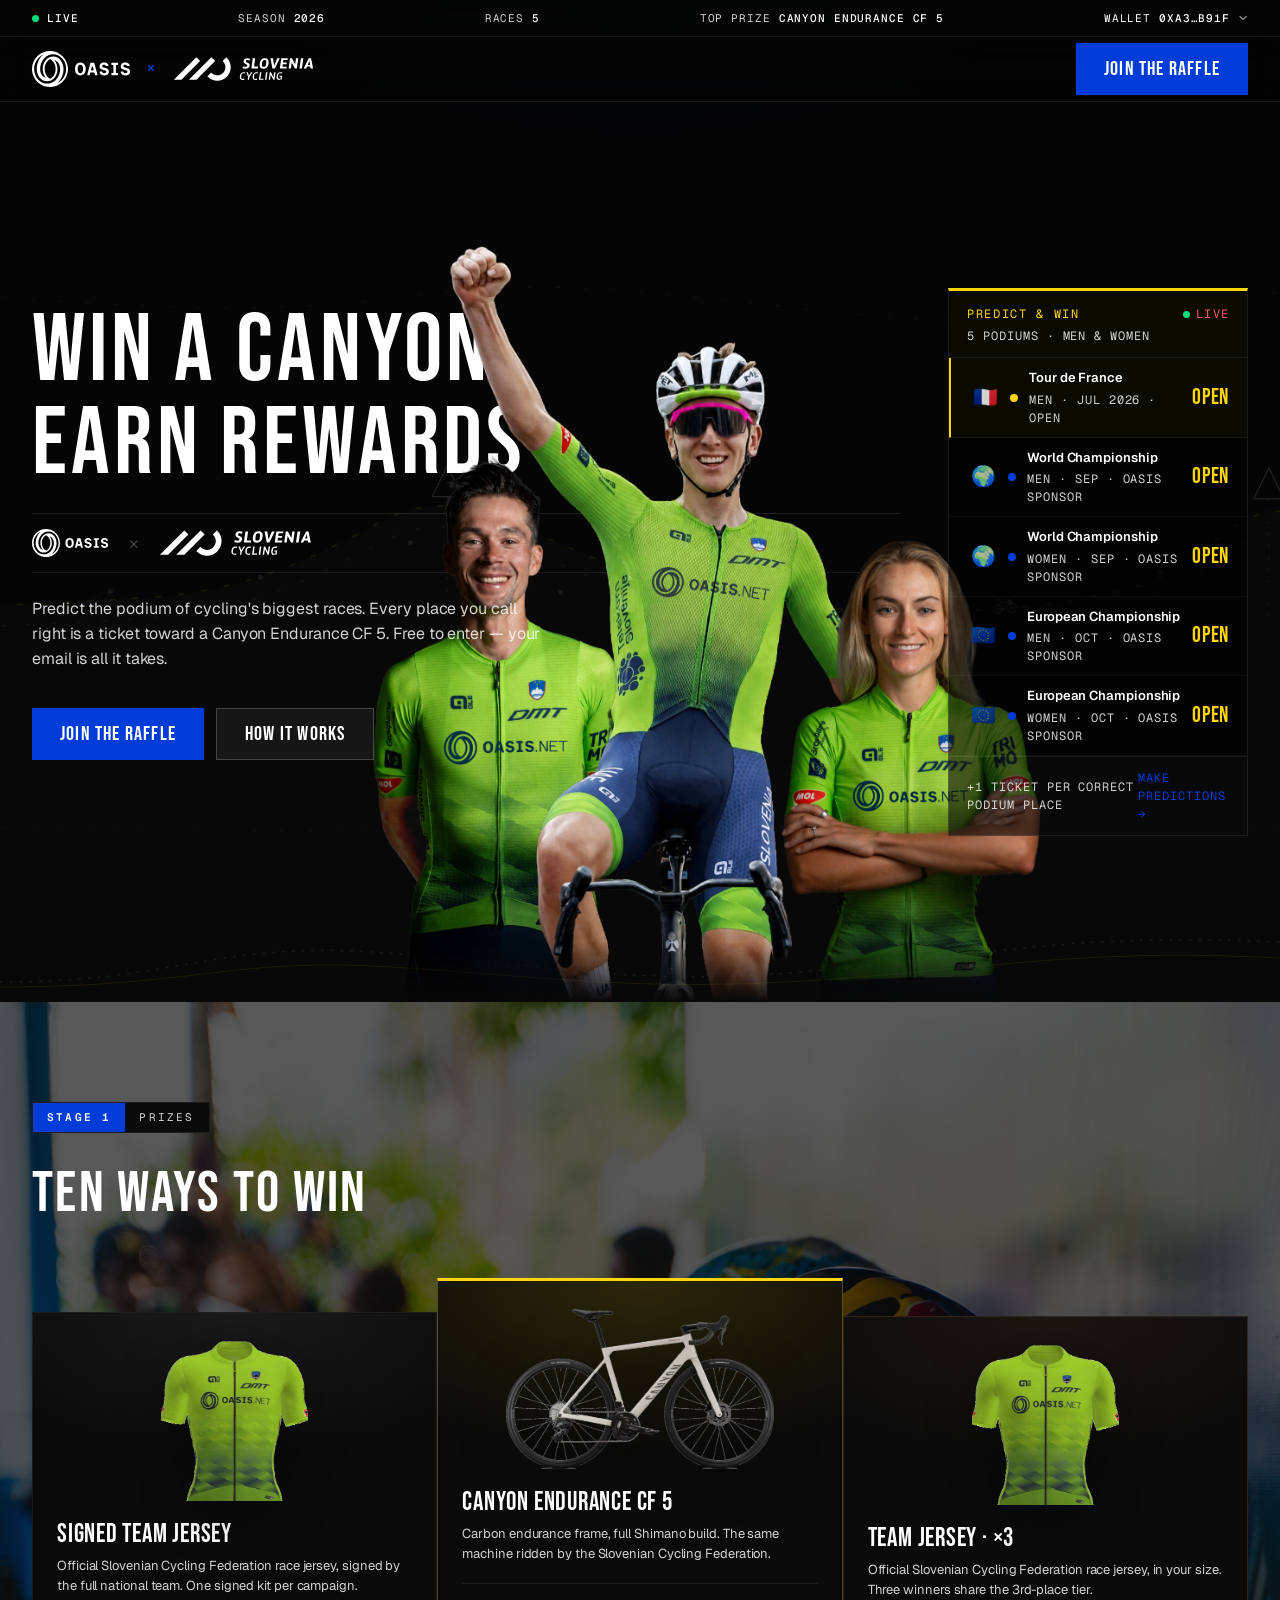
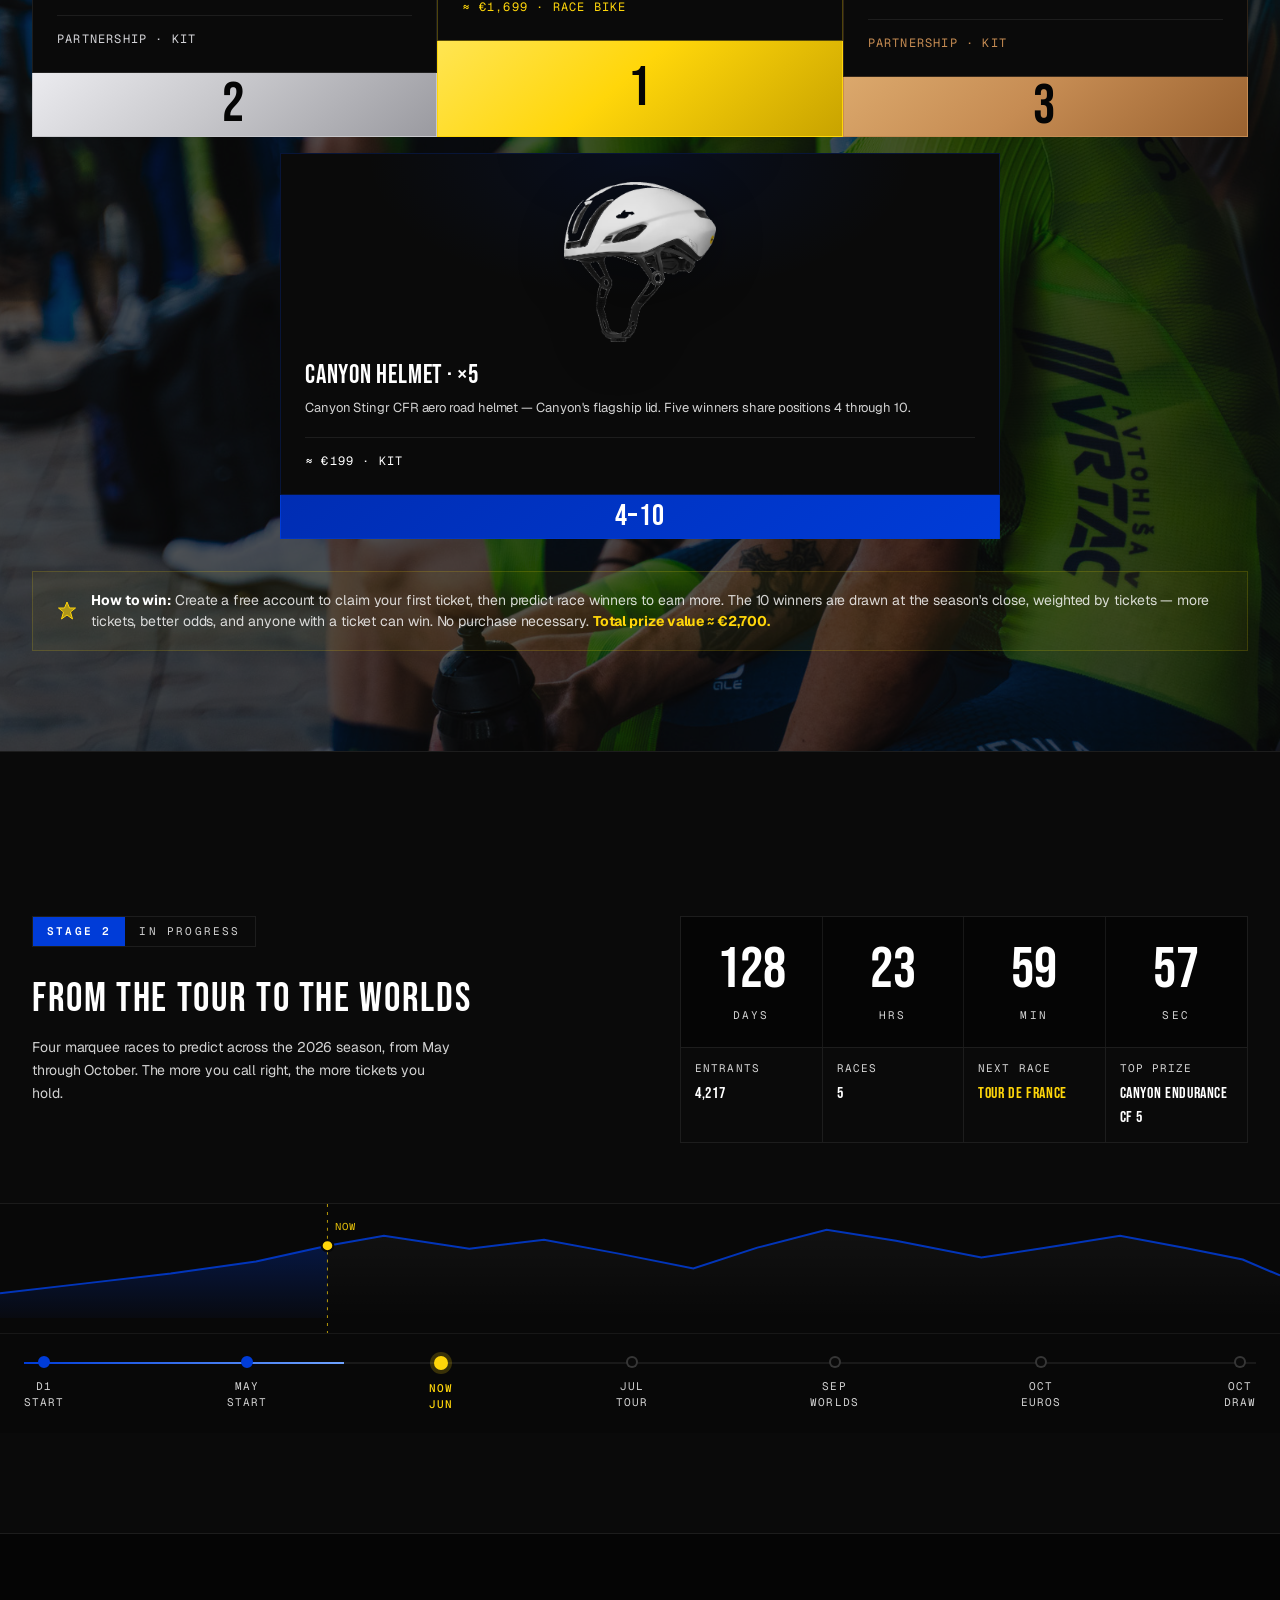
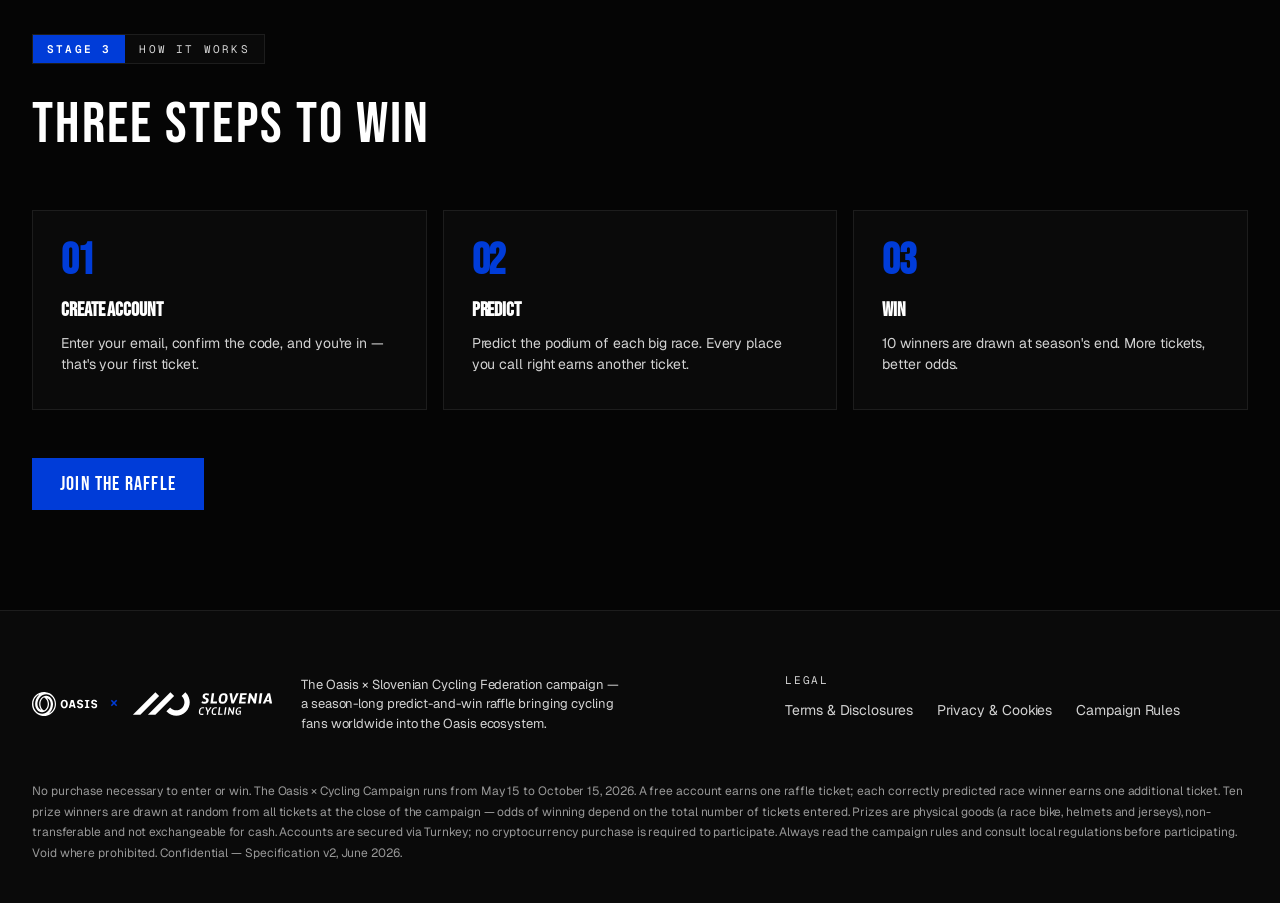
==== commit 9335d7bf: "Mobile polish: responsive logos, ticket-pill overlap, stat cards - Reverse the "hide KZS at narrow w" ====
--- a/index.html
+++ b/index.html
@@ -101,15 +101,23 @@
 .nav__cta { display: inline-flex; align-items: center; justify-content: center; gap: 10px; height: 52px; padding: 0 28px; border-radius: 0; background: var(--oasis-blue); color: white; font-family: var(--font-display); font-size: 20px; font-weight: 400; line-height: 1; letter-spacing: 0.06em; text-transform: uppercase; white-space: nowrap; transition: background 200ms ease; }
 .nav__cta:hover { background: #002DB3; }
 @media (max-width: 860px) { .nav__links { display: none; } }
-/* Narrow viewports — collapse to just Oasis logo + button so nothing overflows */
+/* Narrow viewports — shrink both nav logos proportionally so the lockup still fits */
 @media (max-width: 540px) {
+  .nav__brand { gap: 10px; }
+  .nav__brand > svg:first-of-type { height: 26px; }    /* Oasis: 36 → 26 */
+  .nav__brand > svg:last-of-type  { height: 18px; }    /* KZS:   24 → 18 */
+  .nav__cta { padding: 0 16px; font-size: 17px; }
+  /* Hero divider lockup shrinks too so it doesn't push out the right edge */
+  .hero__copy > div > svg[viewBox="0 0 99 36"]      { height: 22px; }
+  .hero__copy > div > svg[viewBox="0 0 21910 3729"] { height: 16px; }
+}
+@media (max-width: 380px) {
   .nav__brand { gap: 8px; }
-  .nav__brand > svg:last-of-type,
-  .nav__brand .x { display: none; }
-  .nav__cta { padding: 0 18px; font-size: 18px; }
-}
-@media (max-width: 380px) {
-  .nav__cta { padding: 0 14px; font-size: 16px; height: 44px; }
+  .nav__brand > svg:first-of-type { height: 22px; }    /* Oasis */
+  .nav__brand > svg:last-of-type  { height: 14px; }    /* KZS */
+  .nav__cta { padding: 0 14px; font-size: 15px; height: 44px; }
+  .hero__copy > div > svg[viewBox="0 0 99 36"]      { height: 20px; }
+  .hero__copy > div > svg[viewBox="0 0 21910 3729"] { height: 14px; }
 }
 
 /* ============================================================
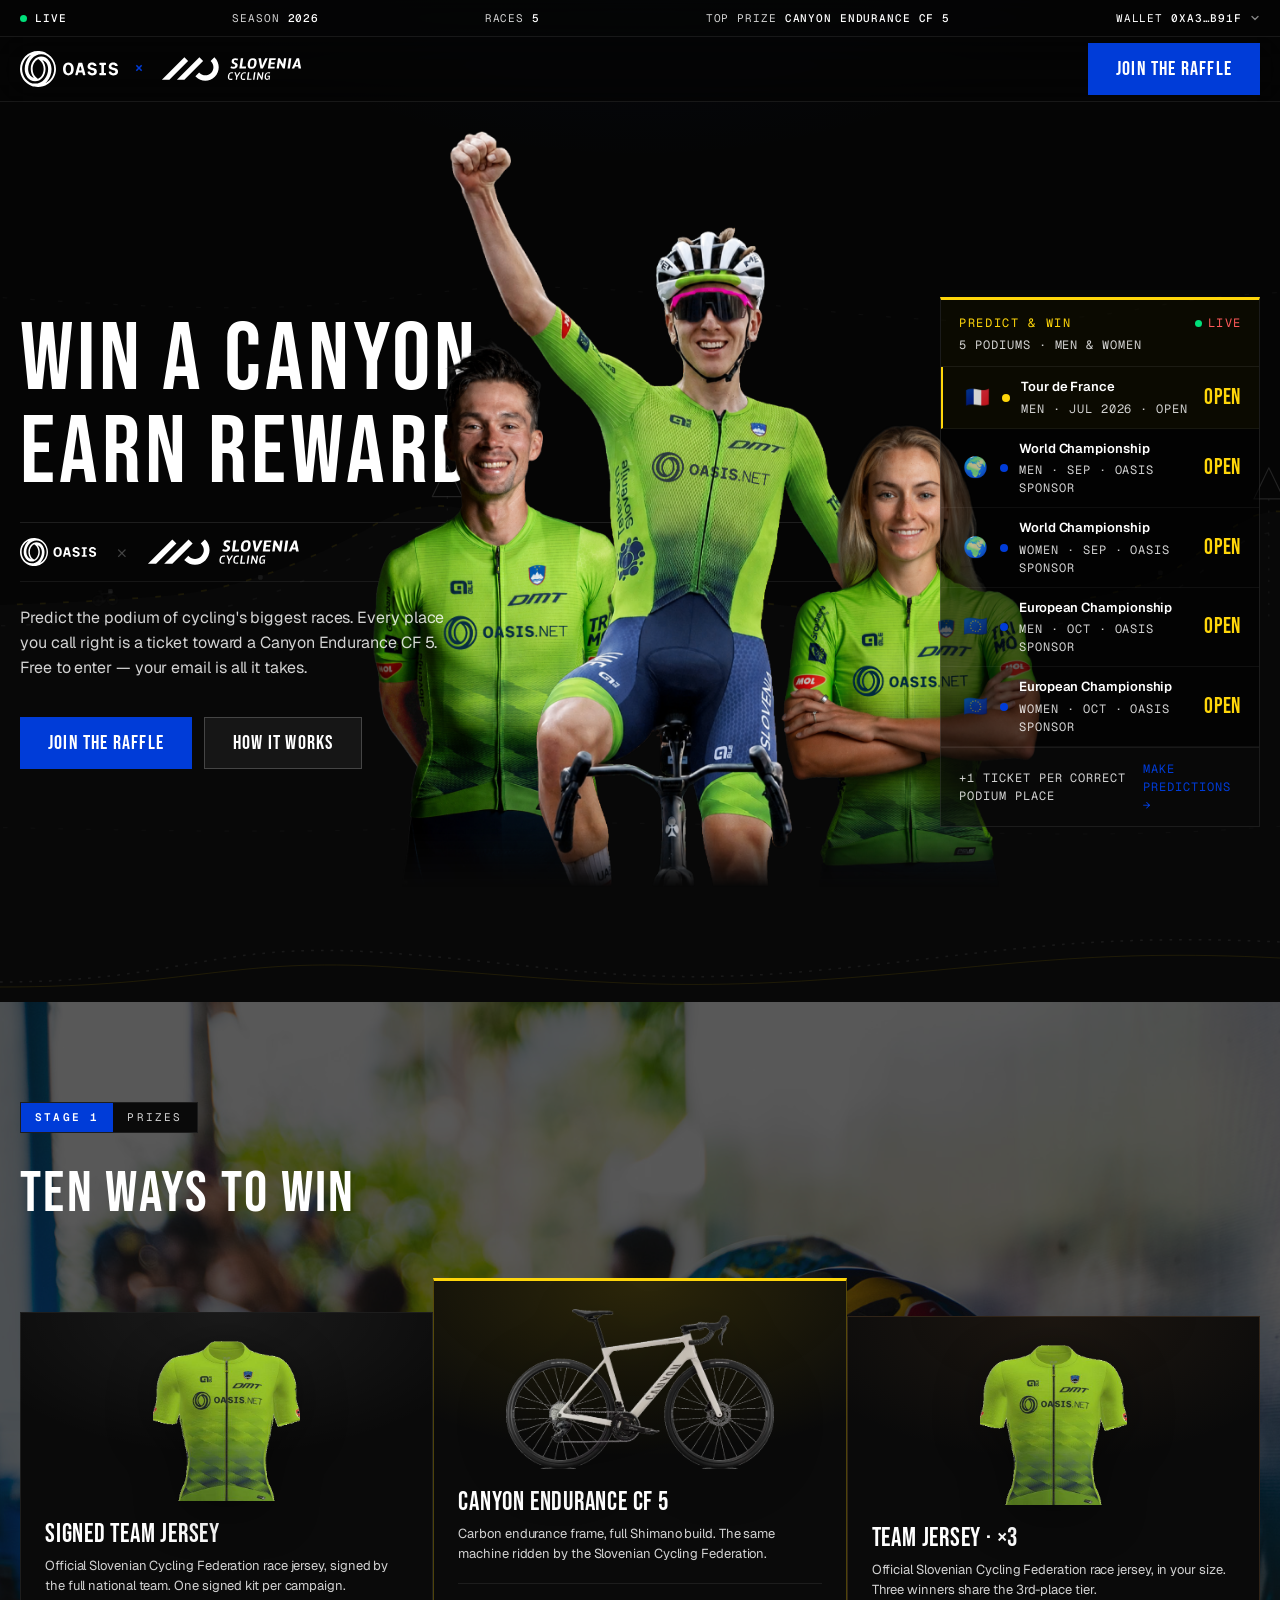
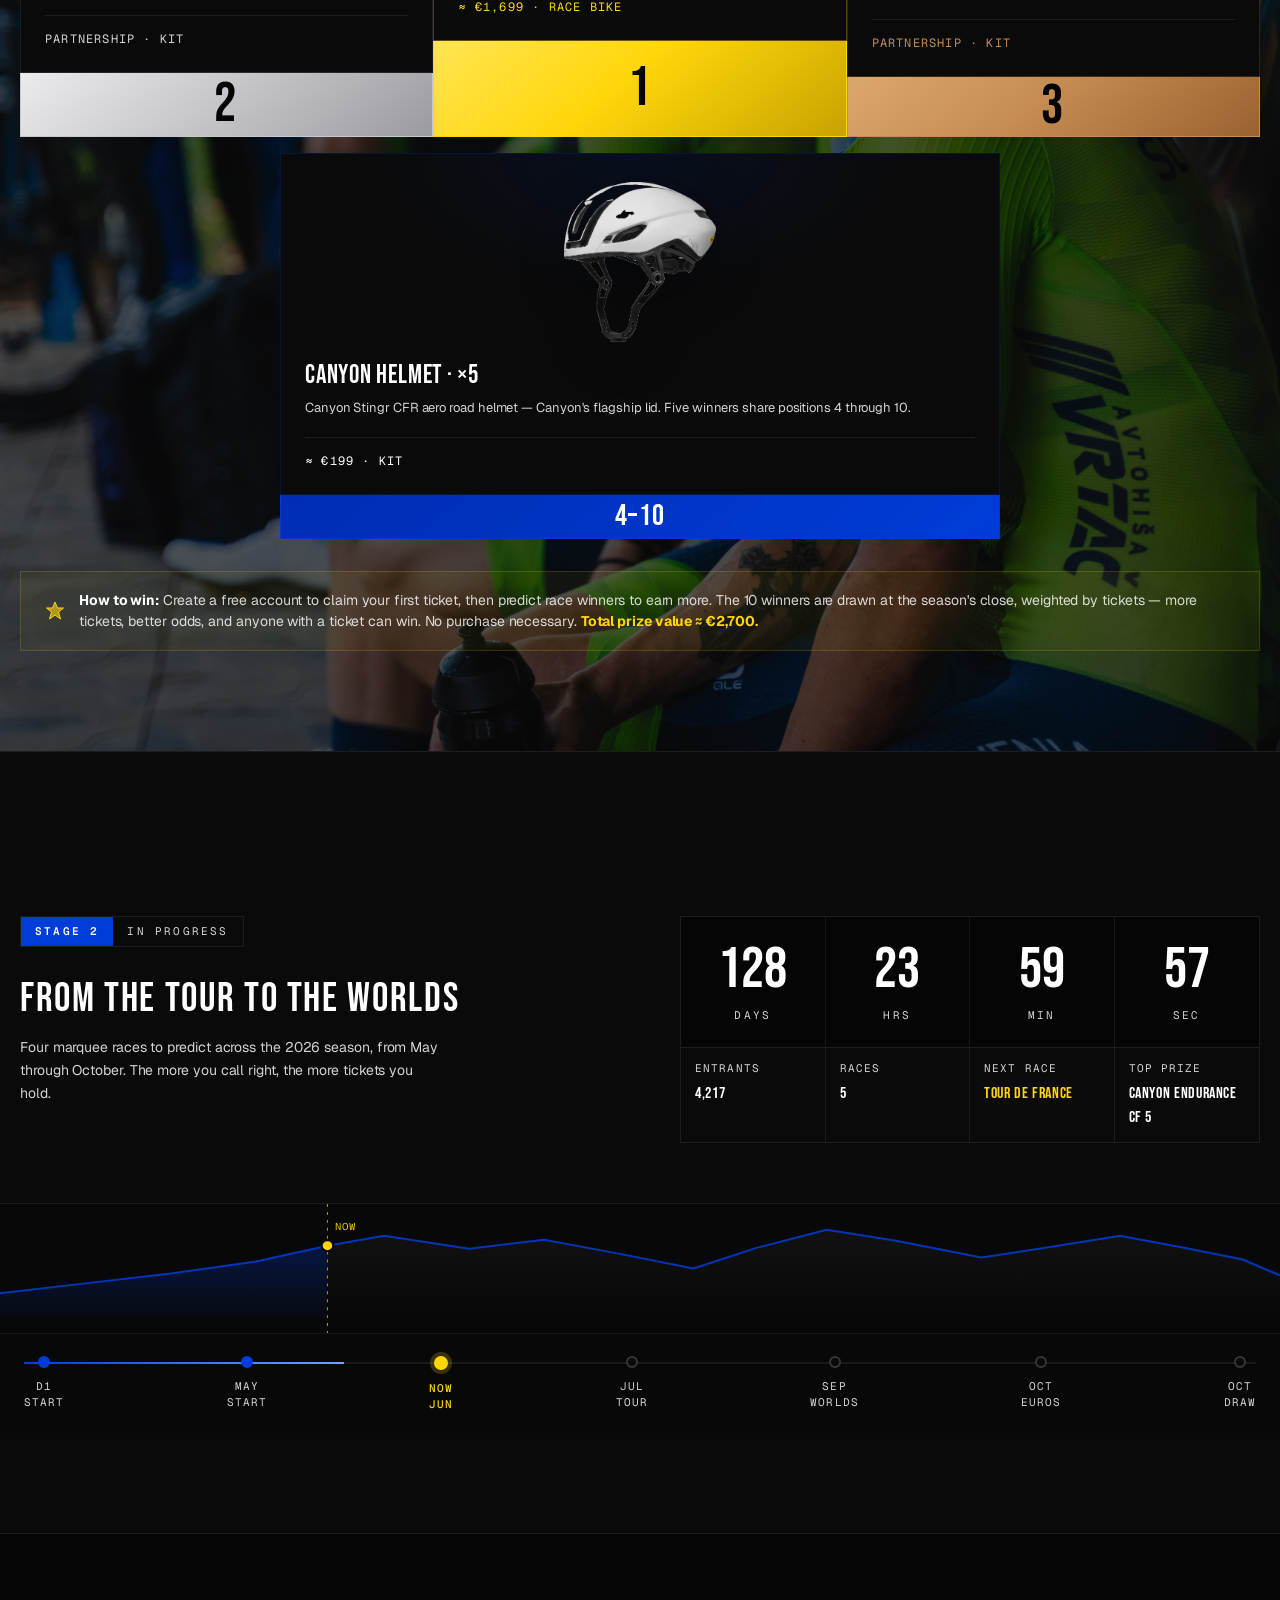
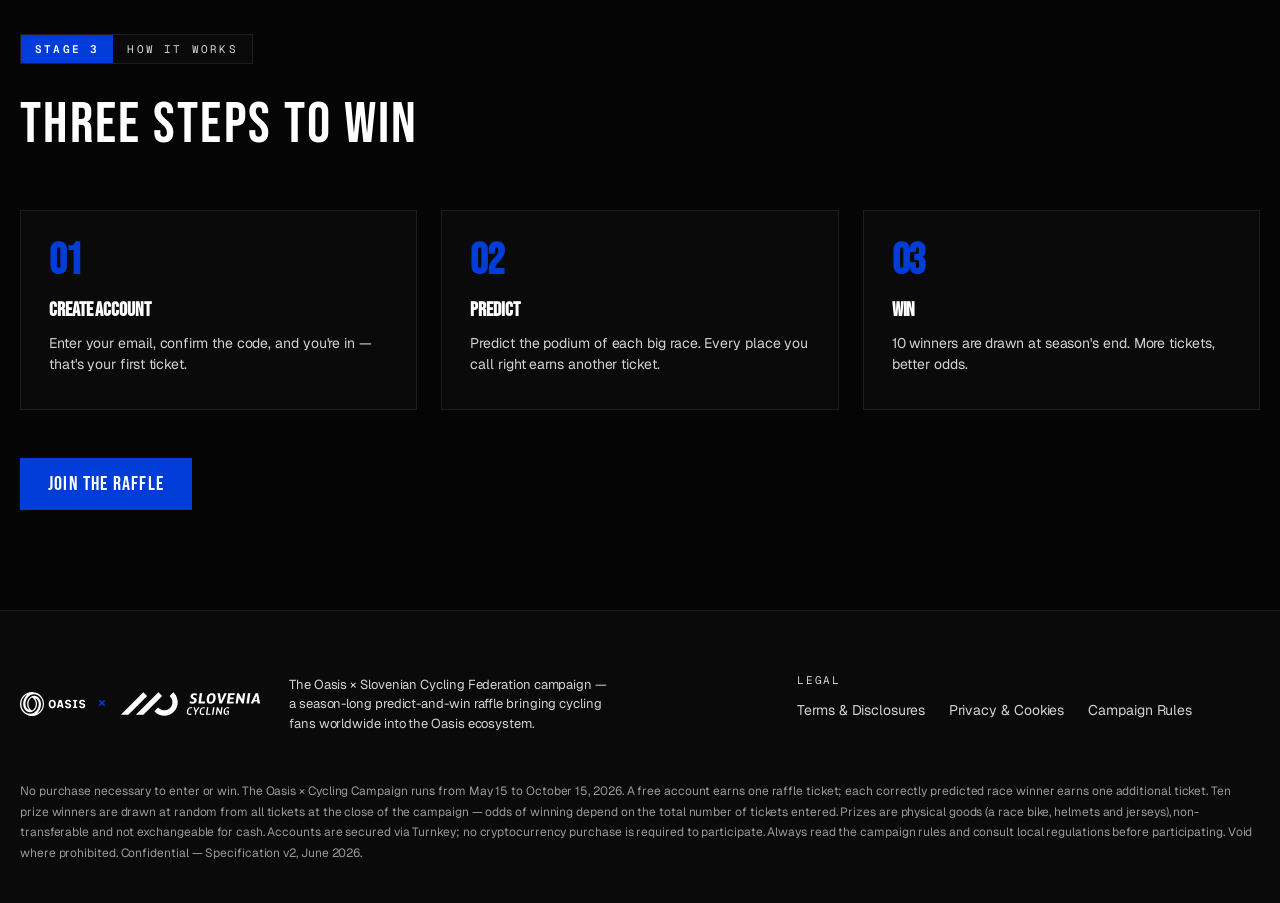
==== commit e6d14190: "Hero polish: image placement, container width, layout breathing Hero image positioning: - Move <img " ====
--- a/index.html
+++ b/index.html
@@ -40,7 +40,7 @@
   --font-body: "Geist", system-ui, -apple-system, sans-serif;
   --font-mono: "Geist Mono", "SF Mono", ui-monospace, monospace;
   --r-sm: 8px; --r: 12px; --r-lg: 18px; --r-xl: 24px;
-  --container: 1280px;
+  --container: 1480px;
 }
 
 * { box-sizing: border-box; margin: 0; padding: 0; }
@@ -50,17 +50,18 @@
   font-family: var(--font-body);
   -webkit-font-smoothing: antialiased; -moz-osx-font-smoothing: grayscale;
   line-height: 1.5; letter-spacing: -0.005em;
+  overflow-x: clip;
+  max-width: 100vw;
 }
 section[id] { scroll-margin-top: 80px; }
 @media (prefers-reduced-motion: reduce) { html { scroll-behavior: auto; } }
 body {
-  overflow-x: hidden;
   background: radial-gradient(900px 600px at 50% -200px, rgba(0, 60, 216, 0.1), transparent 60%), var(--bg);
 }
 a { color: inherit; text-decoration: none; }
 button { cursor: pointer; font: inherit; color: inherit; background: none; border: none; }
 img, svg { display: block; max-width: 100%; }
-.container { width: 100%; max-width: var(--container); margin: 0 auto; padding: 0 32px; }
+.container { width: 100%; max-width: var(--container); margin: 0 auto; padding: 0 20px; }
 @media (max-width: 720px) { .container { padding: 0 24px; } }
 .eyebrow { display: inline-flex; align-items: center; gap: 8px; font-family: var(--font-mono); font-size: 11px; letter-spacing: 0.18em; text-transform: uppercase; color: var(--oasis-blue); }
 .eyebrow.muted { color: var(--text-3); }
@@ -146,12 +147,12 @@
 .hero__grid {
   position: relative;
   display: grid;
-  grid-template-columns: 1fr 300px;
-  gap: 48px;
+  grid-template-columns: 1fr 320px;
+  gap: 72px;
   align-items: start;
 }
 
-@media (max-width: 980px) {
+@media (max-width: 1100px) {
   .hero__grid { grid-template-columns: 1fr; gap: 40px; }
   .hero { min-height: auto; }
   .hero__inner { padding: 80px 0 60px; }
@@ -170,7 +171,7 @@
   background-clip: text;
   color: transparent;
 }
-.hero__lede { font-size: 16px; max-width: 520px; margin-bottom: 36px; line-height: 1.55; position: relative; z-index: 20; }
+.hero__lede { font-size: 16px; max-width: 440px; margin-bottom: 36px; line-height: 1.55; position: relative; z-index: 20; }
 .hero__ctas { display: flex; gap: 12px; flex-wrap: wrap; margin-bottom: 28px; position: relative; z-index: 20; }
 .btn { display: inline-flex; align-items: center; justify-content: center; gap: 10px; height: 52px; padding: 0 28px; border-radius: 0; font-family: var(--font-display); font-size: 20px; font-weight: 400; line-height: 1; letter-spacing: 0.06em; text-transform: uppercase; transition: transform 120ms ease, background 200ms ease; white-space: nowrap; }
 .btn:hover { transform: translateY(-2px); }
@@ -583,7 +584,7 @@
 .prize__head { display: none; }
 .prize__medal { display: none; }
 
-.challenges { display: grid; grid-template-columns: repeat(4, 1fr); gap: 16px; }
+.challenges { display: grid; grid-template-columns: repeat(4, 1fr); gap: 24px; }
 @media (max-width: 980px) { .challenges { grid-template-columns: repeat(2, 1fr); } }
 @media (max-width: 600px) { .challenges { grid-template-columns: 1fr; } }
 .challenge { border-radius: 0; padding: 24px; background: var(--bg-1); border: 1px solid var(--line); position: relative; overflow: hidden; display: flex; flex-direction: column; min-height: 360px; transition: transform 200ms ease; }
@@ -627,7 +628,7 @@
 .cls__prize { text-align: right; font-family: var(--font-mono); font-size: 12px; letter-spacing: 0.04em; color: var(--text-2); }
 @media (max-width: 760px) { .classification__head, .classification__row { grid-template-columns: 50px 1fr 90px; } .cls__games, .cls__prize { display: none; } }
 
-.tiers { display: grid; grid-template-columns: repeat(3, 1fr); gap: 16px; }
+.tiers { display: grid; grid-template-columns: repeat(3, 1fr); gap: 24px; }
 @media (max-width: 860px) { .tiers { grid-template-columns: 1fr; } }
 .tier { border: 1px solid var(--line); border-radius: 0; padding: 28px; background: var(--bg-1); position: relative; overflow: hidden; }
 .tier__num { font-family: var(--font-mono); font-size: 11px; letter-spacing: 0.18em; text-transform: uppercase; color: var(--text-3); }
@@ -646,7 +647,7 @@
 .tier--max { background: radial-gradient(500px 280px at 100% 0%, rgba(0, 60, 216, 0.16), transparent 65%), var(--bg-1); border-color: rgba(0, 60, 216, 0.22); }
 .tier--max::after { content: "MAX"; position: absolute; top: 24px; right: 24px; font-family: var(--font-mono); font-size: 11px; letter-spacing: 0.2em; padding: 3px 8px; background: var(--oasis-blue); color: white; border-radius: 0; }
 
-.steps { display: grid; grid-template-columns: repeat(3, 1fr); gap: 16px; position: relative; }
+.steps { display: grid; grid-template-columns: repeat(3, 1fr); gap: 24px; position: relative; }
 @media (max-width: 860px) { .steps { grid-template-columns: 1fr; } }
 .step { border: 1px solid var(--line); border-radius: 0; padding: 28px; background: var(--bg-1); position: relative; min-height: 200px; display: flex; flex-direction: column; }
 .step__num { font-family: var(--font-display); font-size: 44px; font-weight: 600; letter-spacing: -0.04em; color: var(--oasis-blue); line-height: 1; }
@@ -1233,7 +1234,7 @@
    ============================================================ */
 .hero__rider {
   position: absolute;
-  bottom: 0;
+  bottom: -60px;
   left: 50%;
   transform: translateX(-40%);
   height: 84vh;
@@ -1244,10 +1245,19 @@
   mask-image: linear-gradient(to top, transparent 0%, black 8%);
 }
 @media (max-width: 1100px) {
-  .hero__rider { height: 70vh; transform: translateX(-40%); }
-}
-@media (max-width: 980px) {
-  .hero__rider { display: none; }
+  /* In-flow between copy and GC panel on narrow viewports — no longer absolute, scales with content */
+  .hero__rider {
+    position: static;
+    display: block;
+    height: auto;
+    width: auto;
+    max-width: 100%;
+    max-height: 56vh;
+    margin: 8px auto 24px;
+    transform: none;
+    -webkit-mask-image: none;
+    mask-image: none;
+  }
 }
 
 
@@ -2034,6 +2044,9 @@
           </div>
         </div>
 
+        <!-- Cyclist hero image — absolute on desktop, in-flow between copy and GC on narrow viewports -->
+        <img class="hero__rider" src="rider.png" alt="Tadej Pogačar, Primož Roglič, and Urška Žigart — Slovenian Cycling Federation riders" />
+
         <!-- GC Summary Panel — hero right side -->
         <aside class="hero__gc-panel">
 
@@ -2109,9 +2122,6 @@
 
       </div>
     </div>
-
-    <!-- Cyclist hero overlay — direct child of section, full-viewport coords -->
-    <img class="hero__rider" src="rider.png" alt="Tadej Pogačar, Primož Roglič, and Urška Žigart — Slovenian Cycling Federation riders" />
 
     <!-- Decorative race route SVG -->
     <svg style="position:absolute; left:0; bottom:0; width:100%; height:80px; pointer-events:none;" viewBox="0 0 1440 80" preserveAspectRatio="none" xmlns="http://www.w3.org/2000/svg">
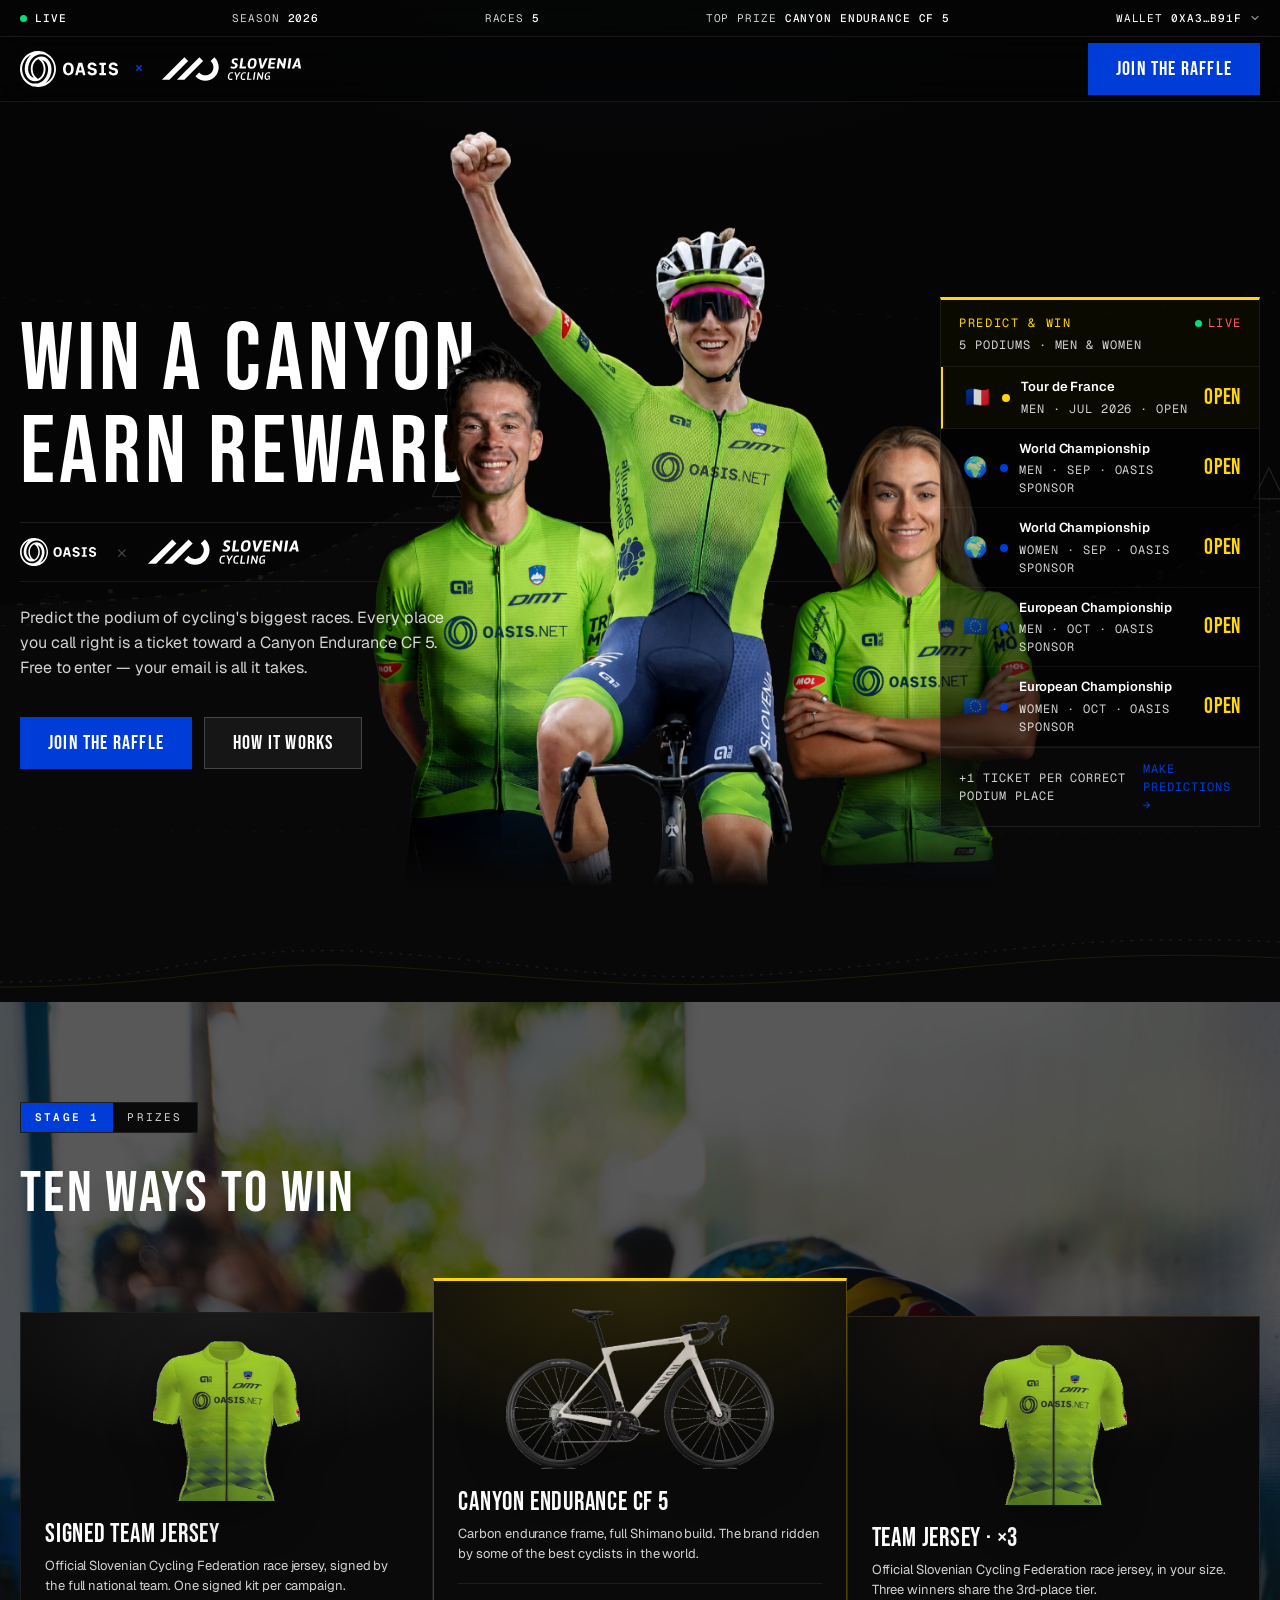
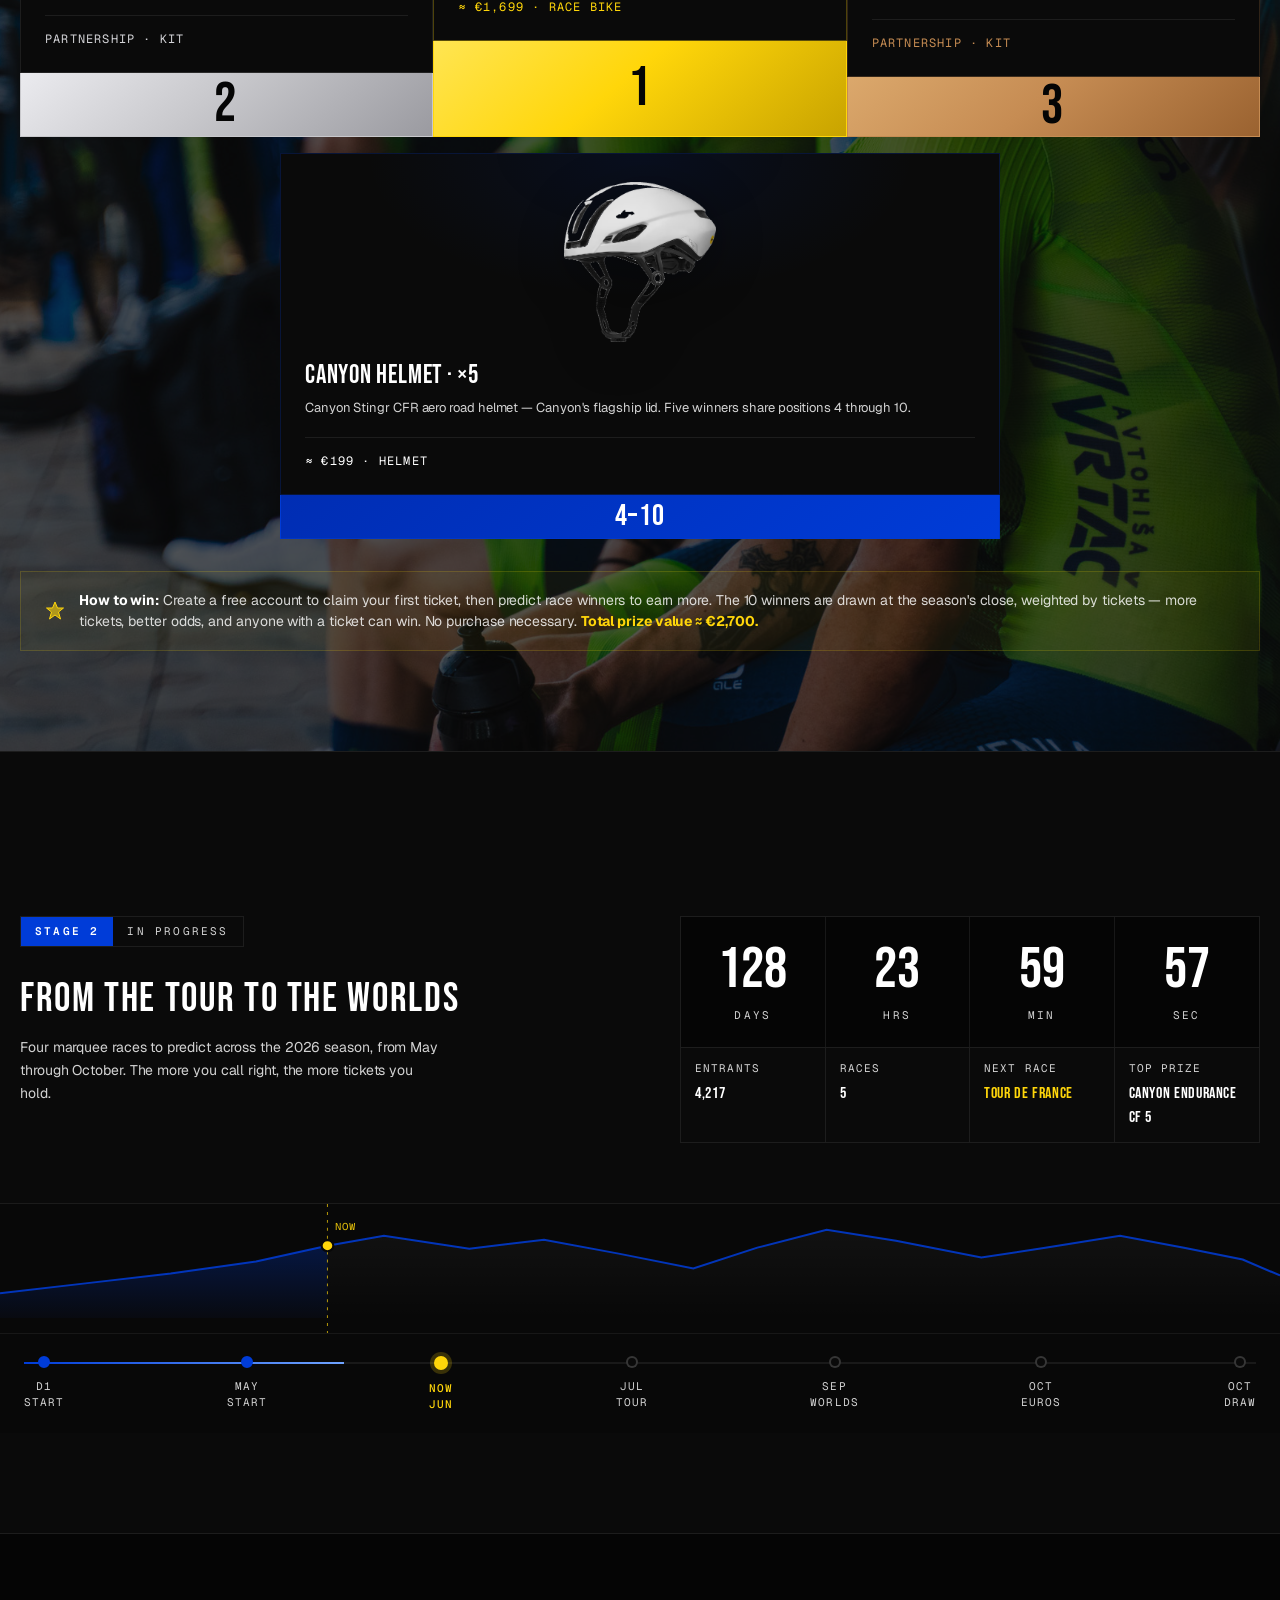
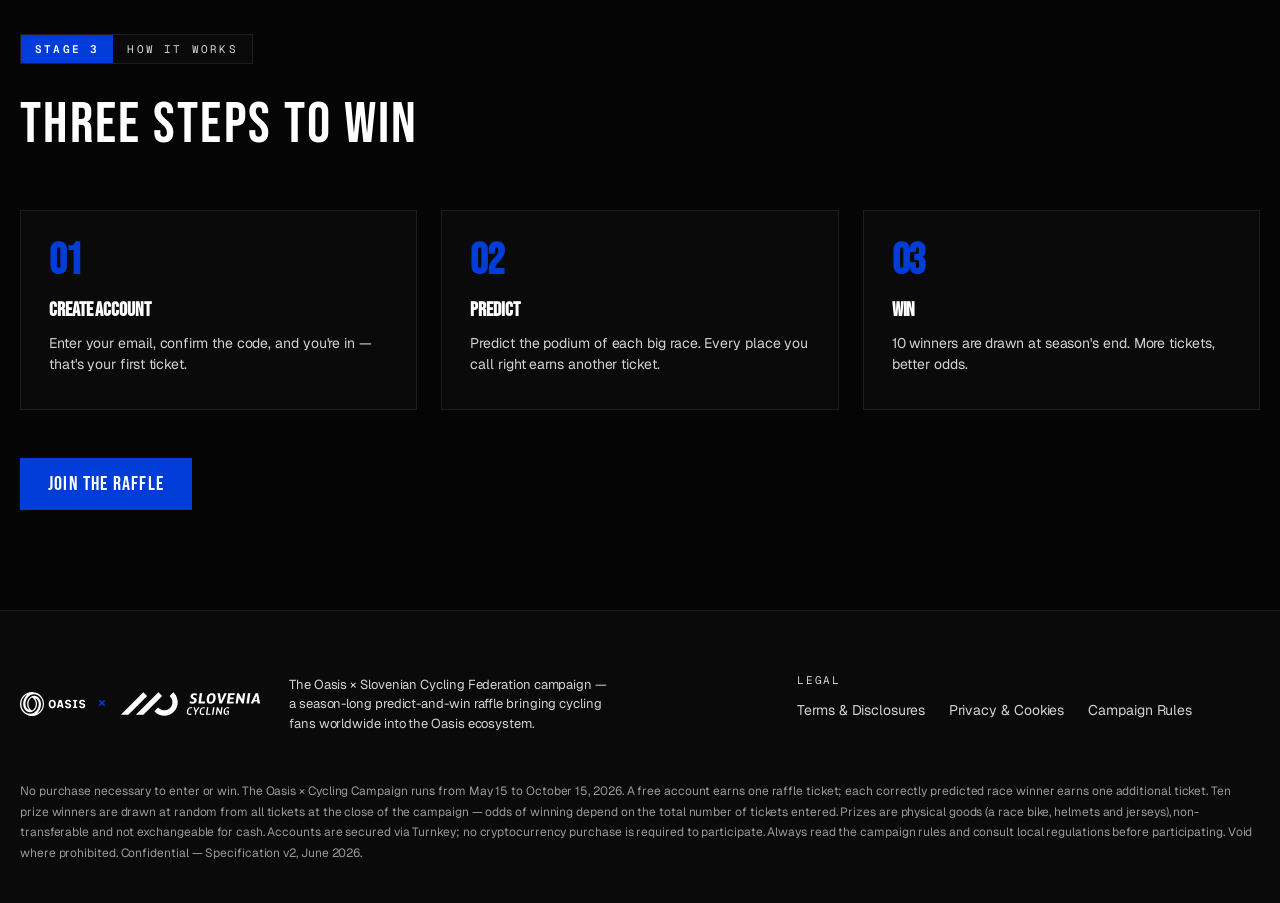
==== commit 504cdd38: "Prize copy tweaks: bike description, helmet category label - 1st-place bike description rewritten — " ====
--- a/index.html
+++ b/index.html
@@ -2167,7 +2167,7 @@
               <img class="prize__img" src="prizes/bike.png" alt="Canyon Endurance CF 5 race bike" />
             </div>
             <div class="prize__name">Canyon Endurance CF 5</div>
-            <div class="prize__desc">Carbon endurance frame, full Shimano build. The same machine ridden by the Slovenian Cycling Federation.</div>
+            <div class="prize__desc">Carbon endurance frame, full Shimano build. The brand ridden by some of the best cyclists in the world.</div>
             <div class="prize__value">≈ €1,699 · Race Bike</div>
           </article>
           <div class="podium-step">1</div>
@@ -2198,7 +2198,7 @@
             </div>
             <div class="prize__name">Canyon Helmet · ×5</div>
             <div class="prize__desc">Canyon Stingr CFR aero road helmet — Canyon's flagship lid. Five winners share positions 4 through 10.</div>
-            <div class="prize__value">≈ €199 · Kit</div>
+            <div class="prize__value">≈ €199 · Helmet</div>
           </article>
           <div class="podium-step">4–10</div>
         </div>
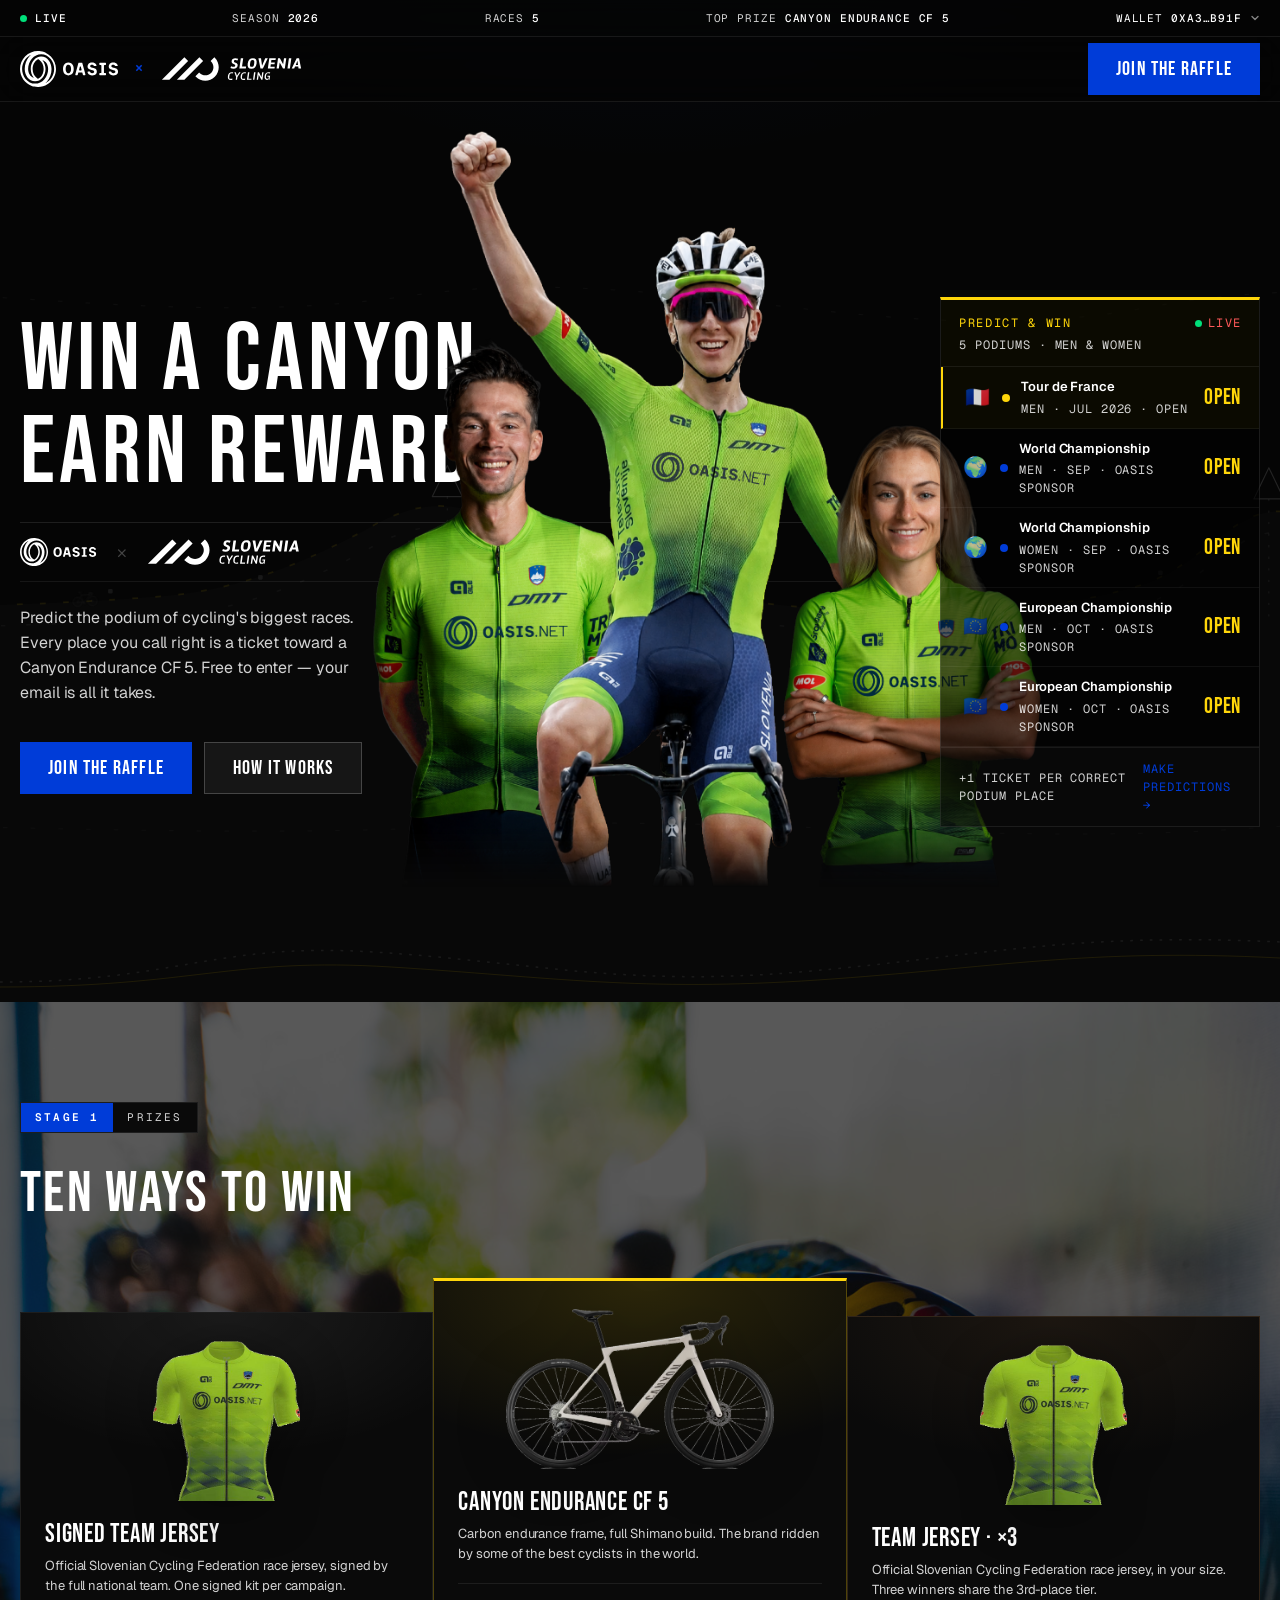
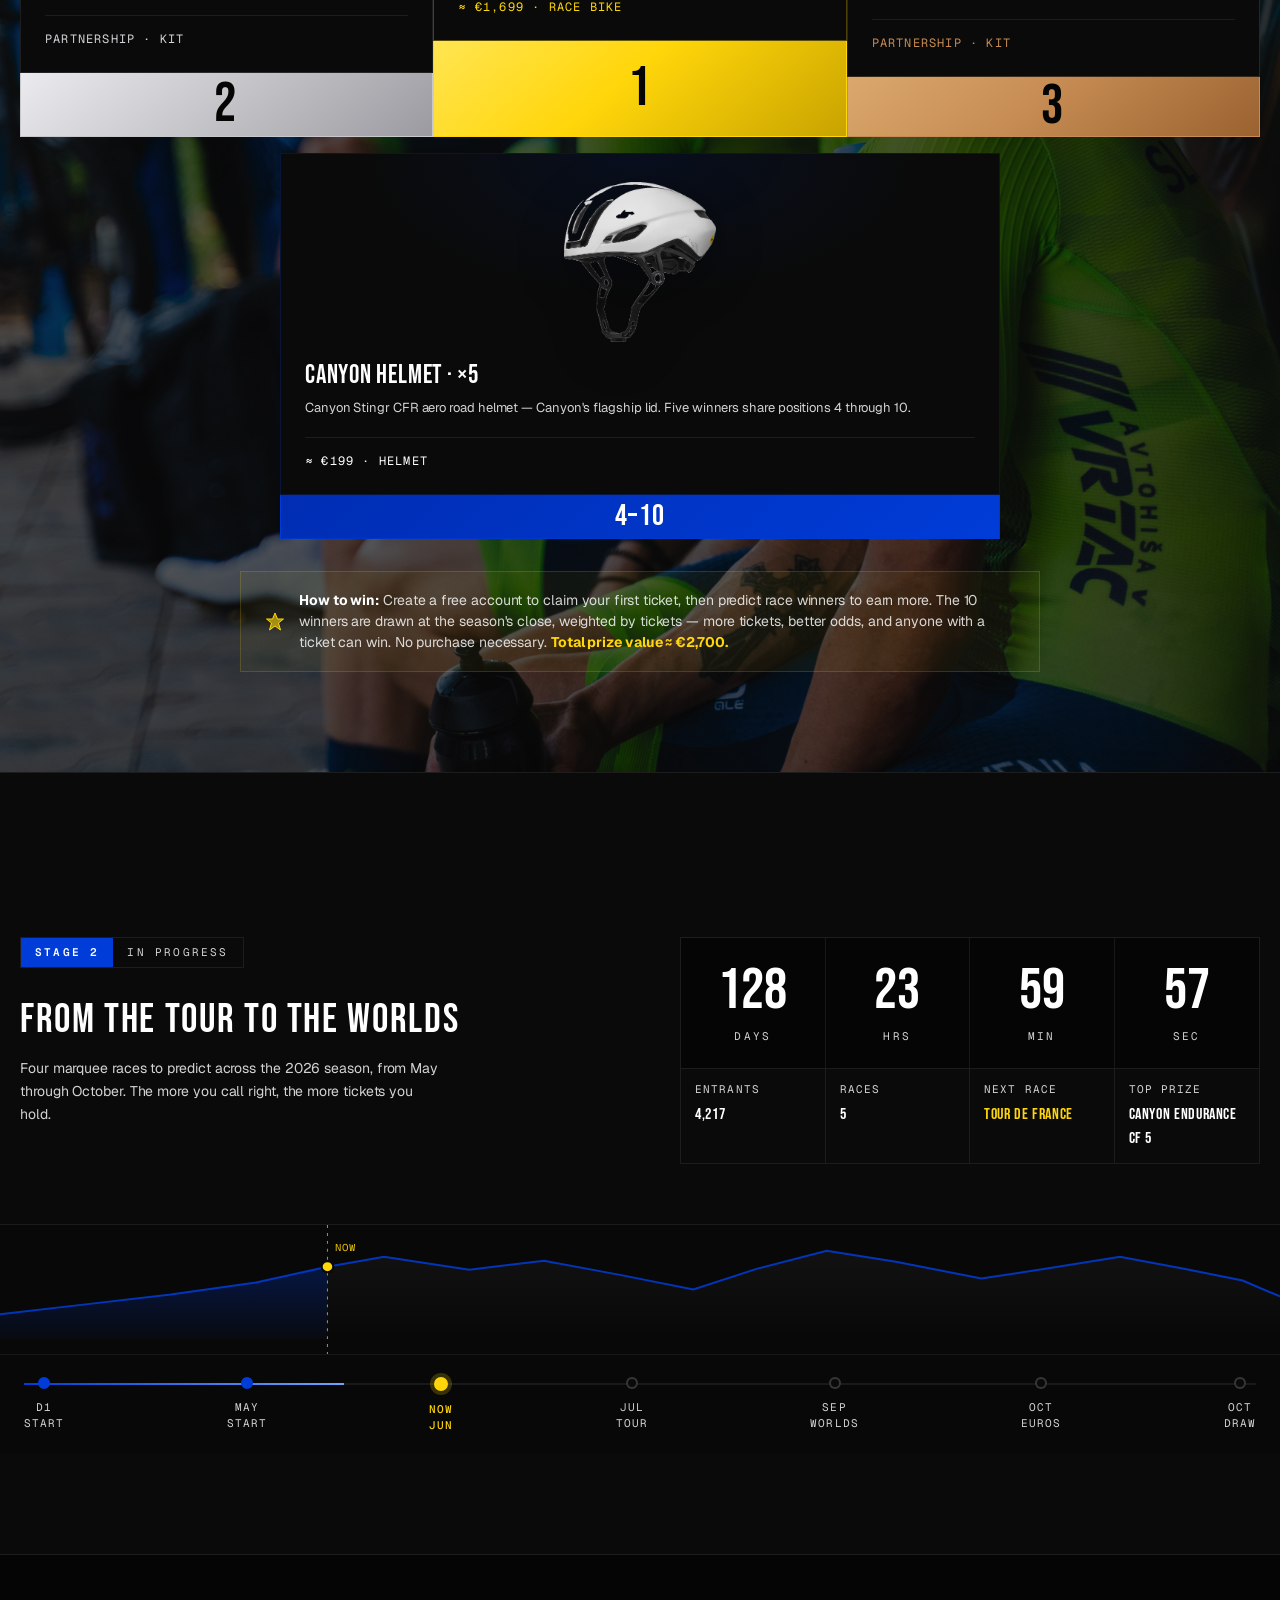
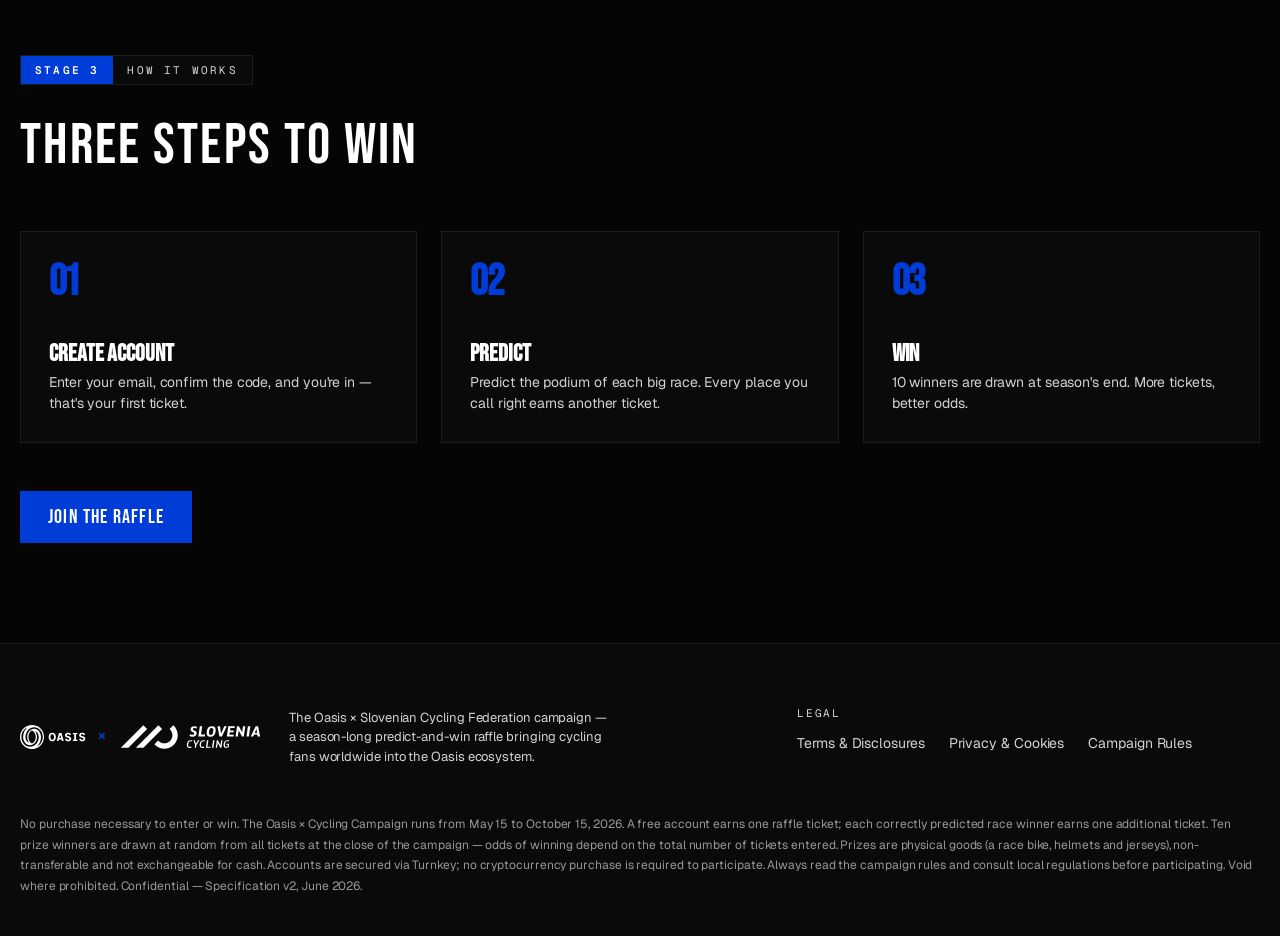
==== commit 588df3ce: "Layout adjustments" ====
--- a/index.html
+++ b/index.html
@@ -40,7 +40,7 @@
   --font-body: "Geist", system-ui, -apple-system, sans-serif;
   --font-mono: "Geist Mono", "SF Mono", ui-monospace, monospace;
   --r-sm: 8px; --r: 12px; --r-lg: 18px; --r-xl: 24px;
-  --container: 1480px;
+  --container: 1280px;
 }
 
 * { box-sizing: border-box; margin: 0; padding: 0; }
@@ -171,7 +171,7 @@
   background-clip: text;
   color: transparent;
 }
-.hero__lede { font-size: 16px; max-width: 440px; margin-bottom: 36px; line-height: 1.55; position: relative; z-index: 20; }
+.hero__lede { font-size: 16px; max-width: 370px; margin-bottom: 36px; line-height: 1.55; position: relative; z-index: 20; }
 .hero__ctas { display: flex; gap: 12px; flex-wrap: wrap; margin-bottom: 28px; position: relative; z-index: 20; }
 .btn { display: inline-flex; align-items: center; justify-content: center; gap: 10px; height: 52px; padding: 0 28px; border-radius: 0; font-family: var(--font-display); font-size: 20px; font-weight: 400; line-height: 1; letter-spacing: 0.06em; text-transform: uppercase; transition: transform 120ms ease, background 200ms ease; white-space: nowrap; }
 .btn:hover { transform: translateY(-2px); }
@@ -651,8 +651,8 @@
 @media (max-width: 860px) { .steps { grid-template-columns: 1fr; } }
 .step { border: 1px solid var(--line); border-radius: 0; padding: 28px; background: var(--bg-1); position: relative; min-height: 200px; display: flex; flex-direction: column; }
 .step__num { font-family: var(--font-display); font-size: 44px; font-weight: 600; letter-spacing: -0.04em; color: var(--oasis-blue); line-height: 1; }
-.step__title { margin-top: 12px; font-family: var(--font-display); font-size: 20px; font-weight: 600; }
-.step__desc { margin-top: 8px; font-size: 14px; color: var(--text-2); }
+.step__title { margin-top: 32px; font-family: var(--font-display); font-size: 24px; font-weight: 600; }
+.step__desc { margin-top: 0; font-size: 14px; color: var(--text-2); }
 
 .stage-map { border: 1px solid var(--line); border-radius: 0; background: var(--bg-1); padding: 32px; position: relative; overflow: hidden; }
 .stage-map__title { display: flex; align-items: baseline; justify-content: space-between; margin-bottom: 32px; }
@@ -2205,7 +2205,9 @@
 
       </div>
 
-      <div style="margin-top: 32px; padding: 18px 24px; border-radius: 0; background: rgba(255, 214, 10, 0.04); border: 1px solid rgba(255, 214, 10, 0.16); display: flex; gap: 14px; align-items: center; font-size: 14px; color: var(--text-2);">
+      <div style="width: 100%;
+    max-width: 800px;
+    margin: 32px auto 0; padding: 18px 24px; border-radius: 0; background: rgba(255, 214, 10, 0.04); border: 1px solid rgba(255, 214, 10, 0.16); display: flex; gap: 14px; align-items: center; font-size: 14px; color: var(--text-2);">
         <svg width="20" height="20" viewBox="0 0 20 20" fill="none" style="flex-shrink: 0;"><path d="M10 1l2.5 6h6l-5 4 2 7-5.5-4-5.5 4 2-7-5-4h6z" fill="rgba(255,214,10,0.6)" stroke="var(--maillot-jaune)" stroke-width="1"/></svg>
         <span><strong style="color: var(--text);">How to win:</strong> Create a free account to claim your first ticket, then predict race winners to earn more. The 10 winners are drawn at the season's close, weighted by tickets — more tickets, better odds, and anyone with a ticket can win. No purchase necessary. <strong style="color: var(--maillot-jaune);">Total prize value ≈ €2,700.</strong></span>
       </div>
@@ -2356,7 +2358,7 @@
 
       <div class="steps">
         <div class="step">
-          <div class="step__num">01</div>
+          <div class="step__num" style="letter-spacing: -0.09em;">01</div>
           <div class="step__title">Create account</div>
           <p class="step__desc">Enter your email, confirm the code, and you're in — that's your first ticket.</p>
         </div>
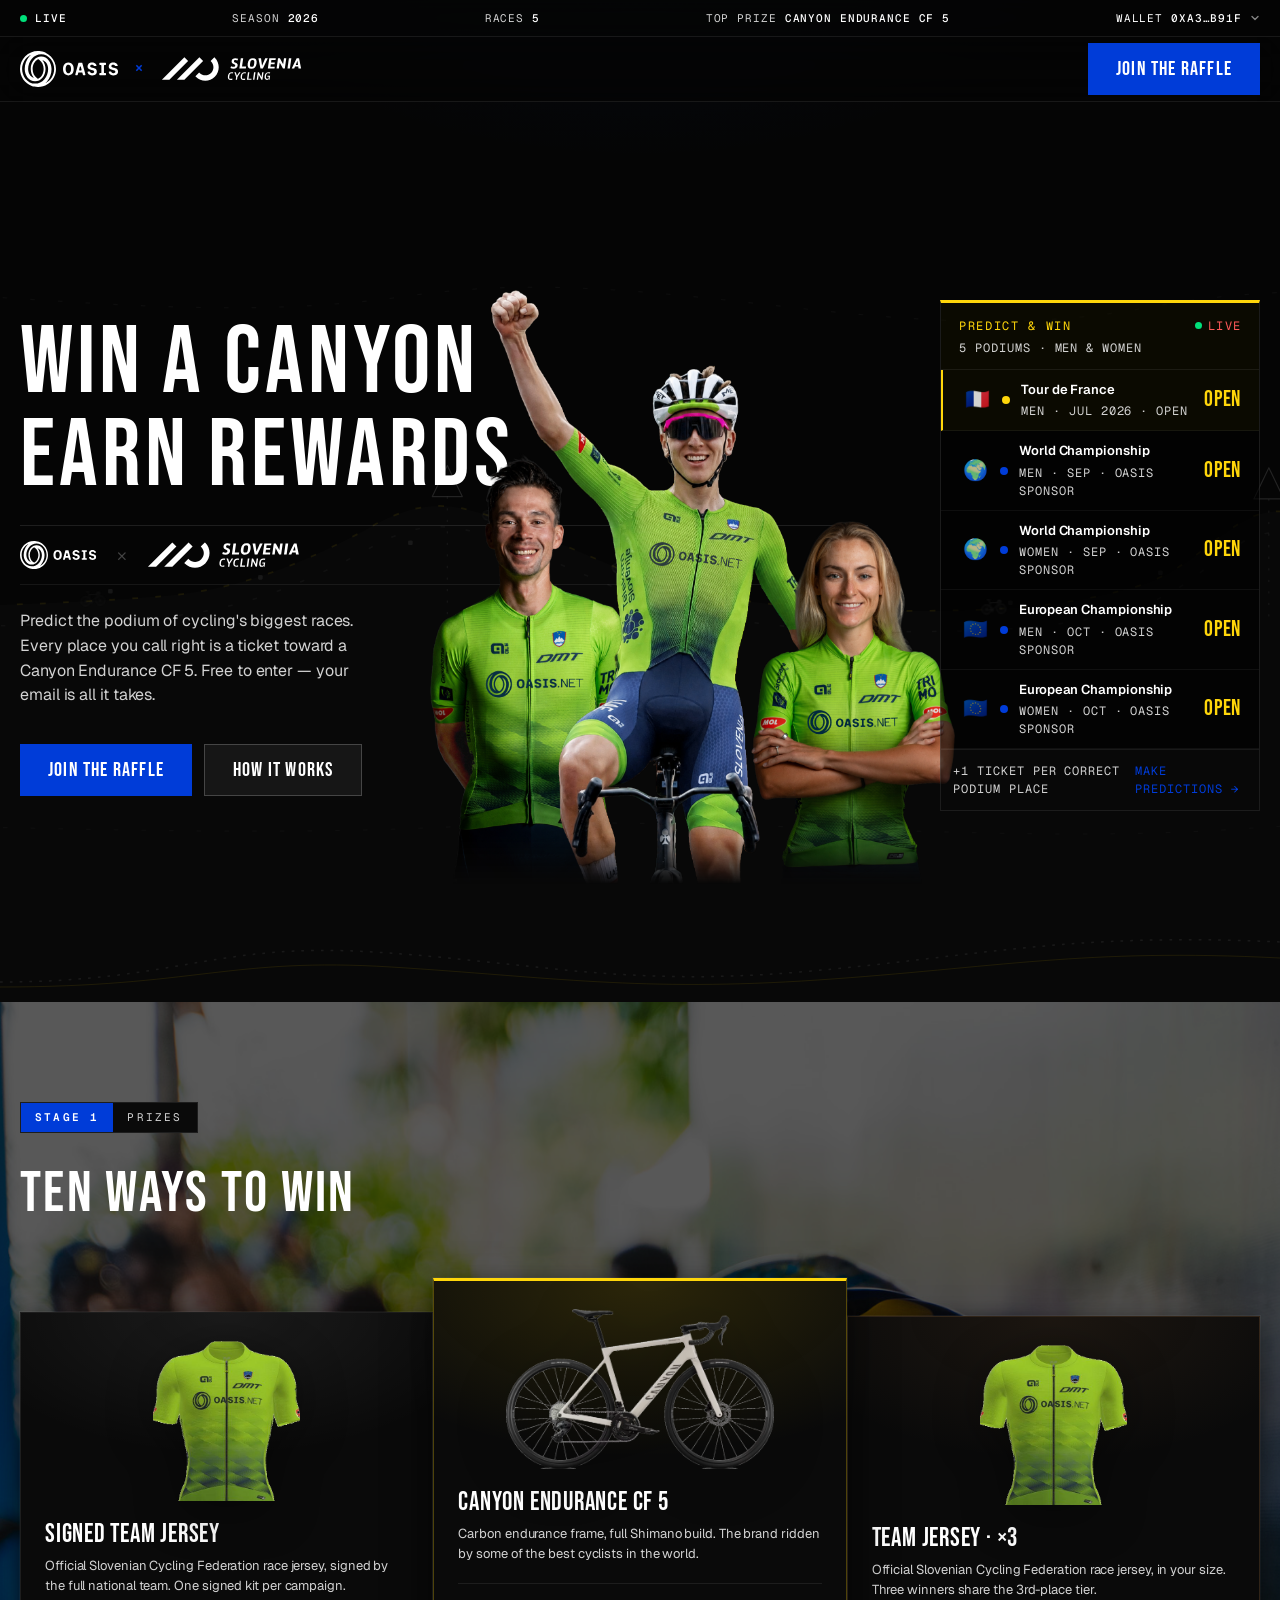
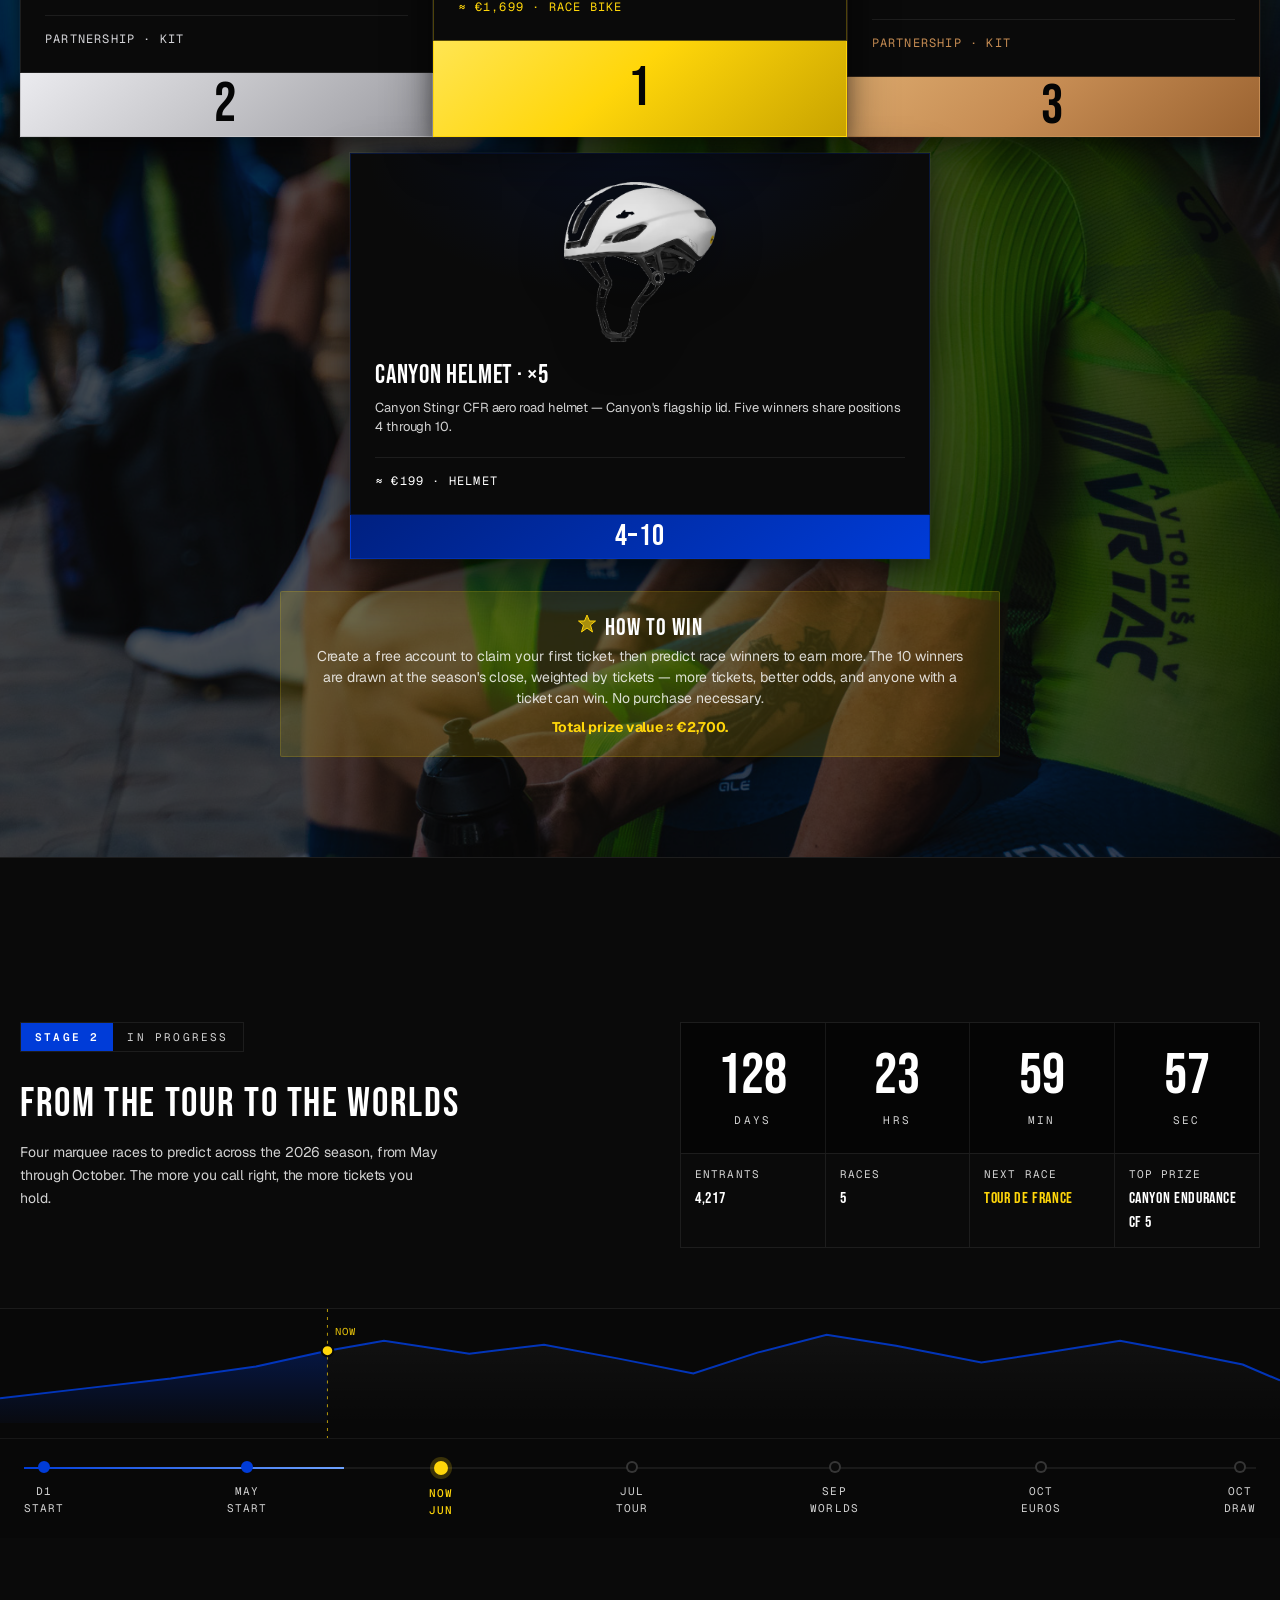
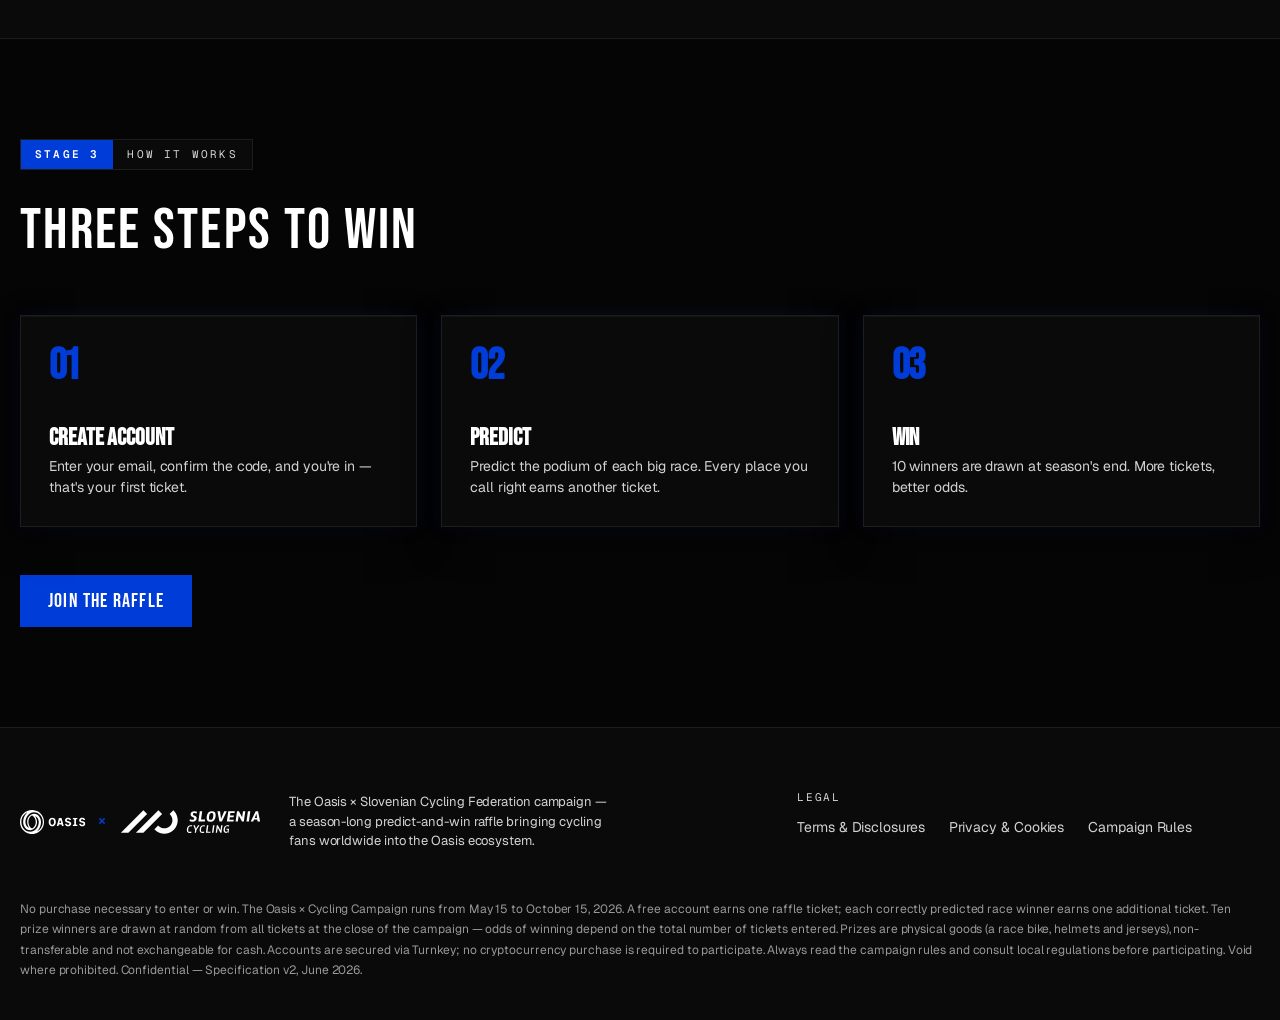
==== commit 1ec0745b: "Layout adjustments part 2" ====
--- a/index.html
+++ b/index.html
@@ -153,9 +153,35 @@
 }
 
 @media (max-width: 1100px) {
-  .hero__grid { grid-template-columns: 1fr; gap: 40px; }
-  .hero { min-height: auto; }
-  .hero__inner { padding: 80px 0 60px; }
+  .hero__grid {
+    grid-template-columns: repeat(2, 1fr);
+    gap: 0;
+  }
+
+  .hero__copy {
+    grid-column: 1;
+  }
+
+  .hero__rider {
+    grid-column: 2;
+    align-self: end;
+  }
+
+  .hero__gc-panel {
+    grid-column: 1 / -1;
+  }
+}
+
+@media (max-width: 767px) {
+  .hero__grid {
+    grid-template-columns: 1fr;
+  }
+
+  .hero__copy,
+  .hero__rider,
+  .hero__gc-panel {
+    grid-column: auto;
+  }
 }
 
 .hero__copy h1 { margin: 18px 0 20px; }
@@ -408,22 +434,41 @@
 }
 
 @media (max-width: 760px) {
-  .podium-top3 { grid-template-columns: 1fr; align-items: stretch; }
+  .podium-top3 { grid-template-columns: 1fr; align-items: stretch; margin-bottom: 0; }
   /* When the podium stacks vertically, restore natural 1-2-3 order
      (default source order is 2-1-3 to render the real podium shape on desktop) */
   .podium-col--gold   { order: 1; }
   .podium-col--silver { order: 2; }
   .podium-col--bronze { order: 3; }
+
+  .prize-rest{
+    max-width: 100%!important;
+    margin-top: 0!important;
+  }
 }
 
 /* Each podium column = card + step block below */
 .podium-col {
+  position: relative;
+  z-index: 1;
   display: flex;
   flex-direction: column;
-  transition: transform 260ms ease;
+  transition: all 260ms ease;
   cursor: default;
-}
-.podium-col:hover { transform: translateY(-8px); }
+  box-shadow:
+    0 18px 45px rgba(0, 0, 0, 0.45),
+    0 6px 18px rgba(0, 0, 0, 0.35),
+    0 0 0 1px rgba(255, 255, 255, 0.06);
+}
+.podium-col:hover { transform: translateY(-8px); z-index: 5;
+    box-shadow:
+    0 32px 70px rgba(0, 0, 0, 0.65),
+    0 0 35px rgba(255, 219, 0, 0.16),
+    0 0 0 1px rgba(255, 255, 255, 0.1);
+
+}
+.podium-col .prize__emoji img.prize__img { transition: all 260ms ease; }
+.podium-col:hover .prize__emoji img.prize__img { transform: scale(1.05); }
 
 /* The prize card itself */
 .prize {
@@ -458,6 +503,10 @@
 .podium-col--bronze .podium-step { height: 60px; background: linear-gradient(140deg, #dba86c 0%, var(--bronze) 45%, #9a6230 100%); color: #050505; border-color: var(--bronze); }
 
 /* 1st place card — accent top border */
+.podium-col--gold{
+  z-index: 6;
+}
+
 .podium-col--gold .prize {
   background: radial-gradient(600px 320px at 50% 0%, rgba(255, 214, 10, 0.14), transparent 55%), var(--bg-1);
   border-color: rgba(255, 214, 10, 0.28);
@@ -557,7 +606,7 @@
   gap: 0;
   align-items: end;
   margin-top: 16px;
-  max-width: 720px;
+  max-width: 580px;
   margin-left: auto;
   margin-right: auto;
 }
@@ -566,7 +615,7 @@
 .prize-rest .podium-step {
   height: 44px;
   font-size: 30px;
-  background: linear-gradient(140deg, #002DB3 0%, var(--oasis-blue) 100%);
+  background: linear-gradient(140deg, #002080 0%, var(--oasis-blue) 100%);
   color: white;
   border-color: rgba(0, 60, 216, 0.55);
 }
@@ -649,7 +698,10 @@
 
 .steps { display: grid; grid-template-columns: repeat(3, 1fr); gap: 24px; position: relative; }
 @media (max-width: 860px) { .steps { grid-template-columns: 1fr; } }
-.step { border: 1px solid var(--line); border-radius: 0; padding: 28px; background: var(--bg-1); position: relative; min-height: 200px; display: flex; flex-direction: column; }
+.step { border: 1px solid var(--line); border-radius: 0; padding: 28px; background: var(--bg-1); position: relative; min-height: 200px; display: flex; flex-direction: column; box-shadow:
+    0 14px 35px rgba(0, 0, 0, 0.35),
+    0 0 18px rgba(0, 45, 179, 0.12),
+    inset 0 1px 0 rgba(255, 255, 255, 0.035); }
 .step__num { font-family: var(--font-display); font-size: 44px; font-weight: 600; letter-spacing: -0.04em; color: var(--oasis-blue); line-height: 1; }
 .step__title { margin-top: 32px; font-family: var(--font-display); font-size: 24px; font-weight: 600; }
 .step__desc { margin-top: 0; font-size: 14px; color: var(--text-2); }
@@ -940,7 +992,7 @@
   font-size: 14px;
   line-height: 1.65;
   color: var(--text-2);
-  max-width: 420px;
+  max-width: 424px;
 }
 /* Unified countdown + stats panel */
 .ct2__panel {
@@ -1210,7 +1262,7 @@
 .hgc__footer {
   display: flex; align-items: center;
   justify-content: space-between;
-  padding: 12px 18px;
+  padding: 12px;
   background: rgba(255,255,255,0.02);
   border-top: 1px solid rgba(255,255,255,0.07);
   flex-shrink: 0;
@@ -1219,12 +1271,14 @@
   font-family: var(--font-mono); font-size: 12px;
   letter-spacing: 0.08em; text-transform: uppercase;
   color: var(--text-3);
+  width: 57%;
 }
 .hgc__footer-link {
   font-family: var(--font-mono); font-size: 12px;
   letter-spacing: 0.08em; text-transform: uppercase;
   color: var(--oasis-blue);
   transition: color 150ms;
+  width: 38%
 }
 .hgc__footer-link:hover { color: white; }
 
@@ -1237,12 +1291,14 @@
   bottom: -60px;
   left: 50%;
   transform: translateX(-40%);
-  height: 84vh;
+  /* height: 84vh; */
   width: auto;
   z-index: 10;
   pointer-events: none;
   -webkit-mask-image: linear-gradient(to top, transparent 0%, black 8%);
   mask-image: linear-gradient(to top, transparent 0%, black 8%);
+  width: 100%;
+  max-width: 525px;
 }
 @media (max-width: 1100px) {
   /* In-flow between copy and GC panel on narrow viewports — no longer absolute, scales with content */
@@ -1250,13 +1306,27 @@
     position: static;
     display: block;
     height: auto;
+    width: 100%;
+    max-width: 400px;
+    margin: 0 auto;
+    transform: none;
+      -webkit-mask-image: linear-gradient(
+    to bottom,
+    black 0%,
+    black 82%,
+    transparent 100%
+  );
+  mask-image: linear-gradient(
+    to bottom,
+    black 0%,
+    black 82%,
+    transparent 100%
+  );
+  }
+
+  .hgc__footer-stat, 
+  .hgc__footer-link{
     width: auto;
-    max-width: 100%;
-    max-height: 56vh;
-    margin: 8px auto 24px;
-    transform: none;
-    -webkit-mask-image: none;
-    mask-image: none;
   }
 }
 
@@ -2136,7 +2206,10 @@
   <!-- ============================================================
        Prize podium
        ============================================================ -->
-  <section id="prizes" style="position:relative;overflow:hidden;">
+  <section id="prizes" style="
+    position: relative;
+    overflow: hidden;
+  ">
     <div style="position:absolute;inset:0;background-image:url('Photos/2025_09_28 SP Kigali ME 279.jpg');background-size:cover;background-position:center 25%;opacity:0.35;pointer-events:none;z-index:0;"></div>
     <div class="container" style="position:relative;z-index:1;">
       <div class="section__head">
@@ -2206,10 +2279,13 @@
       </div>
 
       <div style="width: 100%;
-    max-width: 800px;
-    margin: 32px auto 0; padding: 18px 24px; border-radius: 0; background: rgba(255, 214, 10, 0.04); border: 1px solid rgba(255, 214, 10, 0.16); display: flex; gap: 14px; align-items: center; font-size: 14px; color: var(--text-2);">
-        <svg width="20" height="20" viewBox="0 0 20 20" fill="none" style="flex-shrink: 0;"><path d="M10 1l2.5 6h6l-5 4 2 7-5.5-4-5.5 4 2-7-5-4h6z" fill="rgba(255,214,10,0.6)" stroke="var(--maillot-jaune)" stroke-width="1"/></svg>
-        <span><strong style="color: var(--text);">How to win:</strong> Create a free account to claim your first ticket, then predict race winners to earn more. The 10 winners are drawn at the season's close, weighted by tickets — more tickets, better odds, and anyone with a ticket can win. No purchase necessary. <strong style="color: var(--maillot-jaune);">Total prize value ≈ €2,700.</strong></span>
+    max-width: 720px;
+    margin: 32px auto 0; padding: 18px 24px; border-radius: 0; background: rgba(255, 214, 10, 0.15); border: 1px solid rgba(255, 214, 10, 0.16); gap: 14px; align-items: center; font-size: 14px; color: var(--text-2); border-radius: 2px;">
+        <div style="display: flex; justify-content: center; gap: 8px; align-items: center;">
+           <svg width="20" height="20" viewBox="0 0 20 20" fill="none" style="flex-shrink: 0; margin-top: -7px;"><path d="M10 1l2.5 6h6l-5 4 2 7-5.5-4-5.5 4 2-7-5-4h6z" fill="rgba(255,214,10,0.6)" stroke="var(--maillot-jaune)" stroke-width="1"/></svg>
+           <span style="display: block; color: var(--text); font-family: 'Bebas Neue'; font-size: x-large; letter-spacing: 1px; font-weight: 400;">How to win</span>
+          </div>
+        <p style="text-align: center;">Create a free account to claim your first ticket, then predict race winners to earn more. The 10 winners are drawn at the season's close, weighted by tickets — more tickets, better odds, and anyone with a ticket can win. No purchase necessary. <strong style="margin-top: 8px; display: block; color: var(--maillot-jaune);">Total prize value ≈ €2,700.</strong></p>
       </div>
     </div>
   </section>
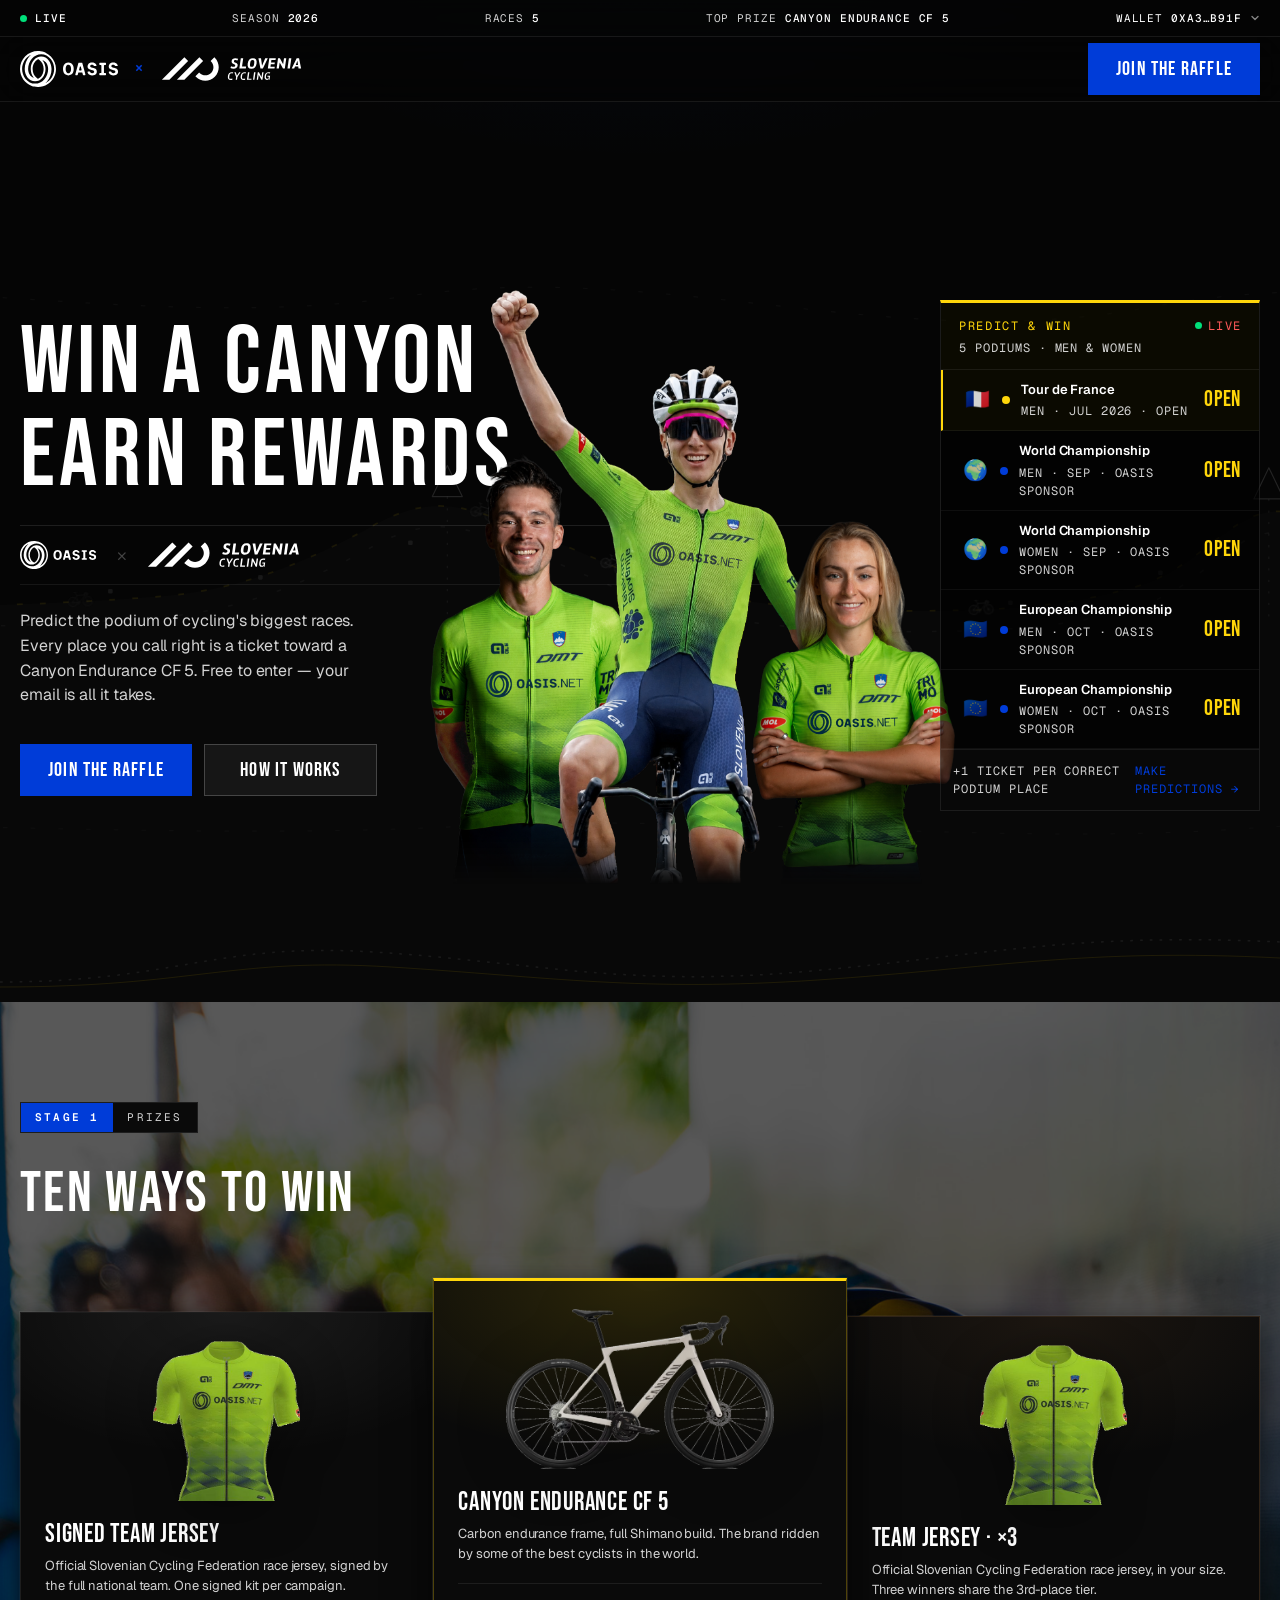
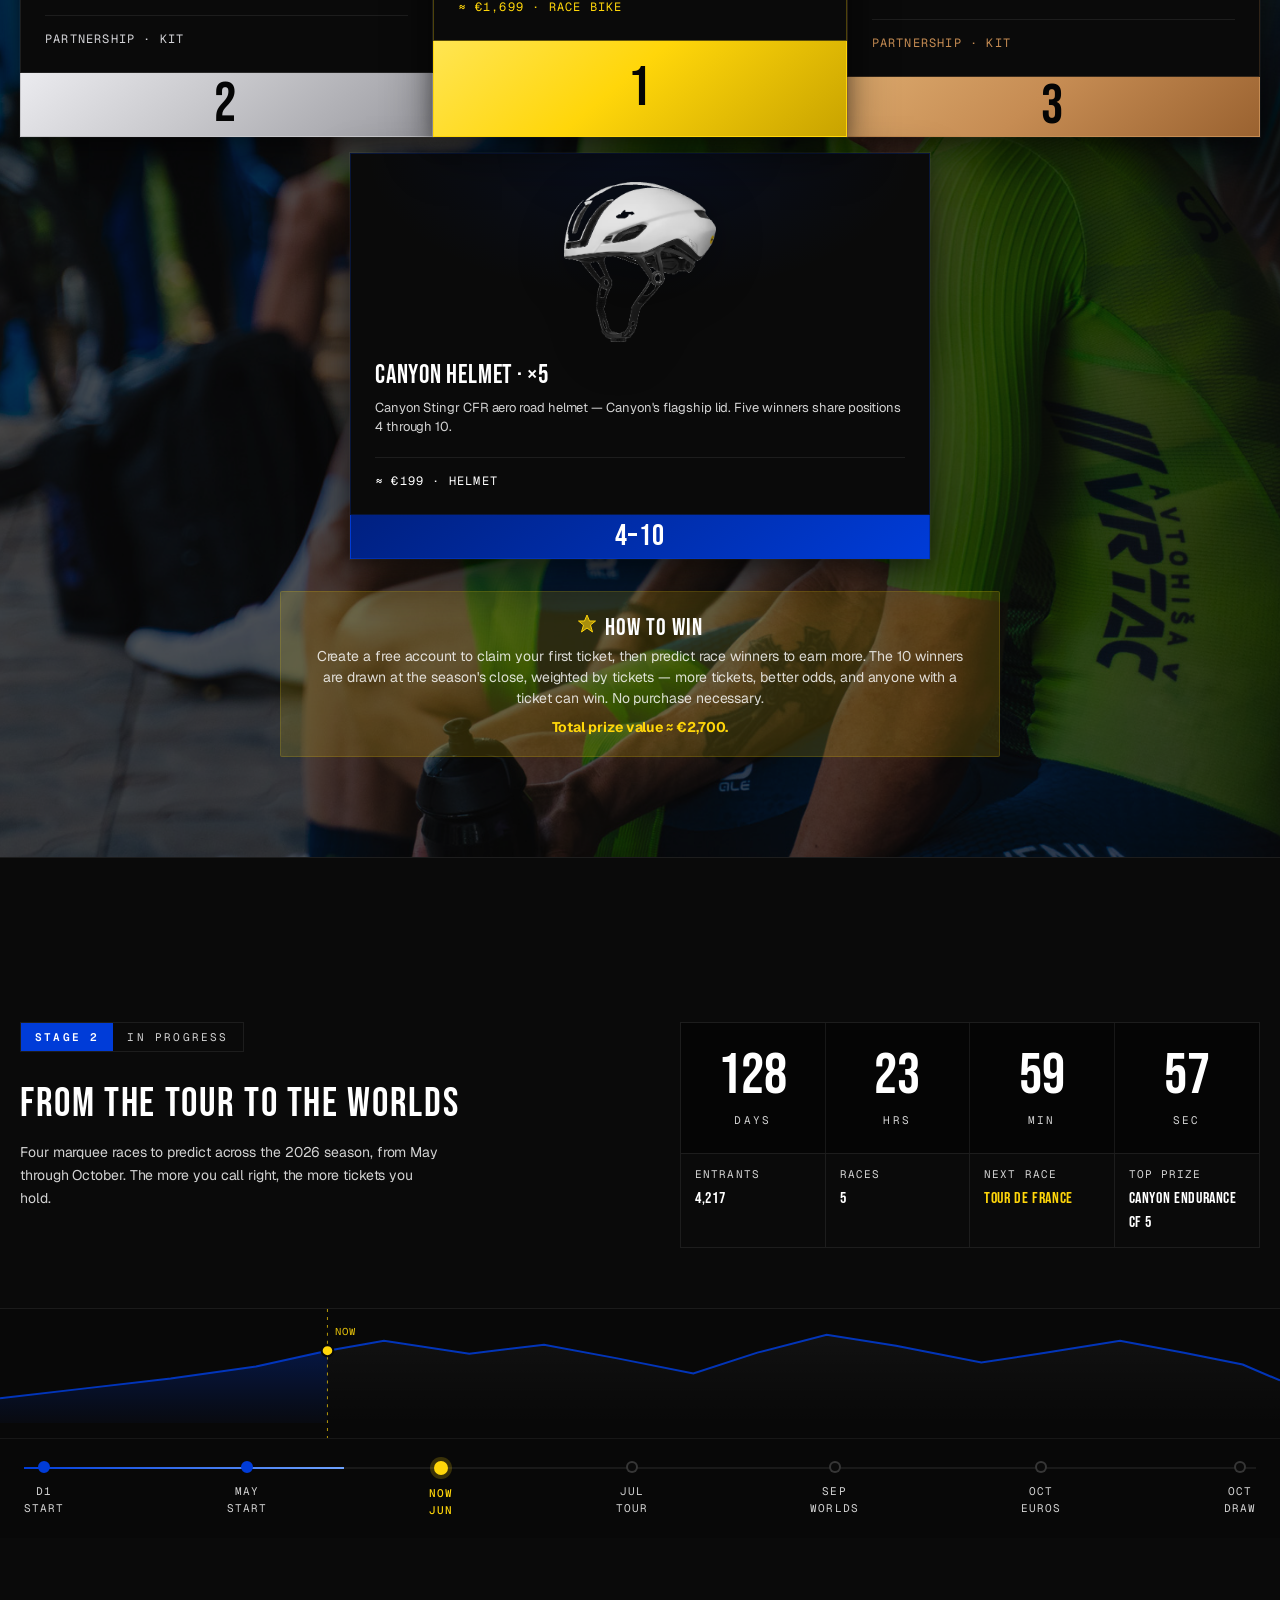
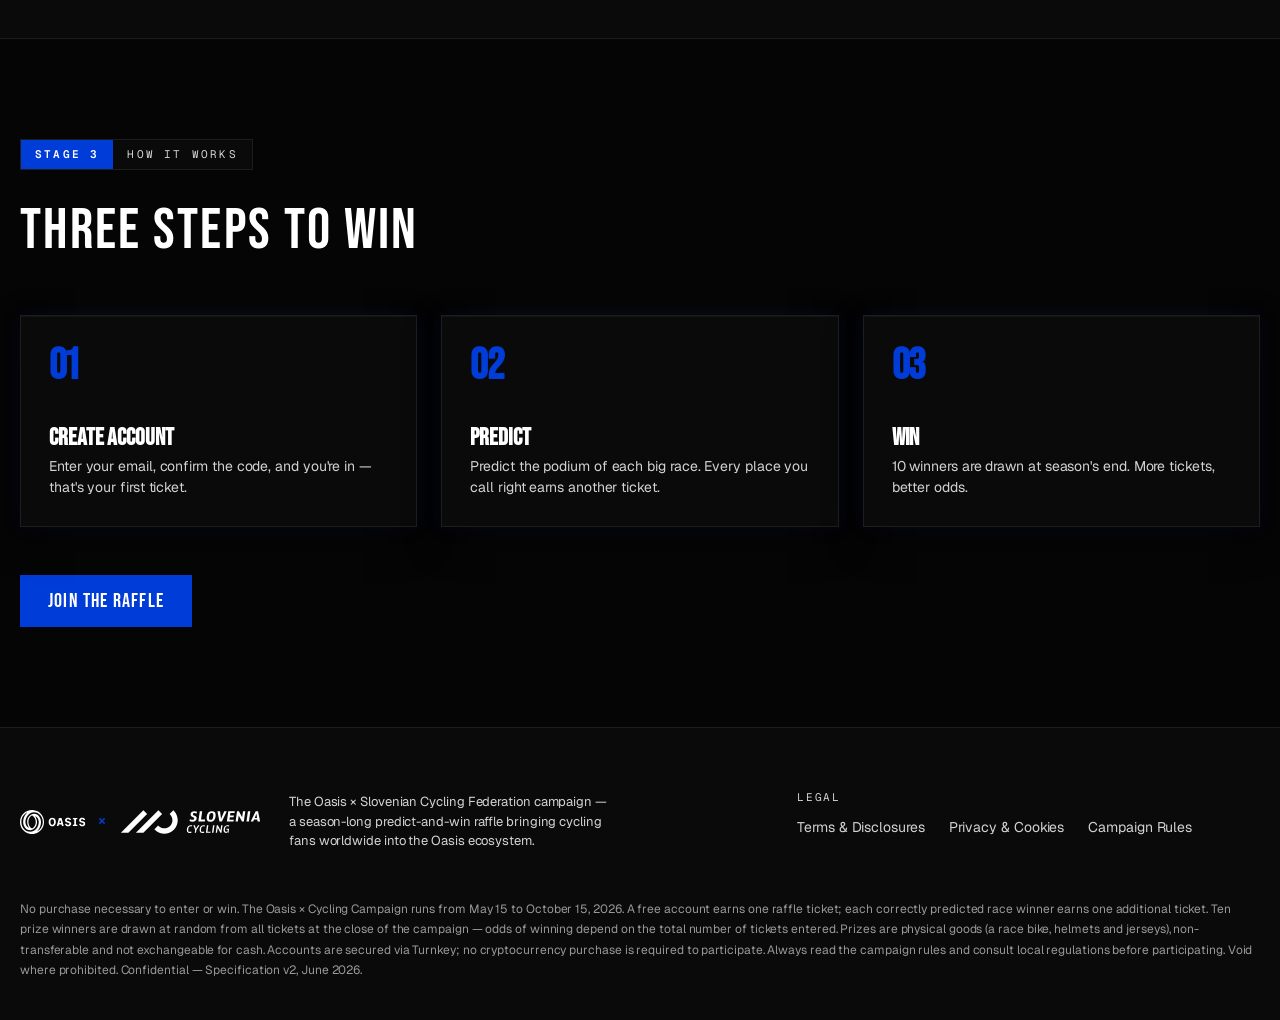
==== commit 8f228c29: "Layout adjustments mobile hero" ====
--- a/index.html
+++ b/index.html
@@ -112,7 +112,7 @@
   .hero__copy > div > svg[viewBox="0 0 99 36"]      { height: 22px; }
   .hero__copy > div > svg[viewBox="0 0 21910 3729"] { height: 16px; }
 }
-@media (max-width: 380px) {
+@media (max-width: 400px) {
   .nav__brand { gap: 8px; }
   .nav__brand > svg:first-of-type { height: 22px; }    /* Oasis */
   .nav__brand > svg:last-of-type  { height: 14px; }    /* KZS */
@@ -2110,7 +2110,7 @@
             <button class="btn btn--primary" type="button" onclick="openSignup()">
               Join the Raffle
             </button>
-            <a class="btn btn--ghost" href="#how">How it works</a>
+            <a class="btn btn--ghost" href="#how" style="min-width: 173px;">How it works</a>
           </div>
         </div>
 
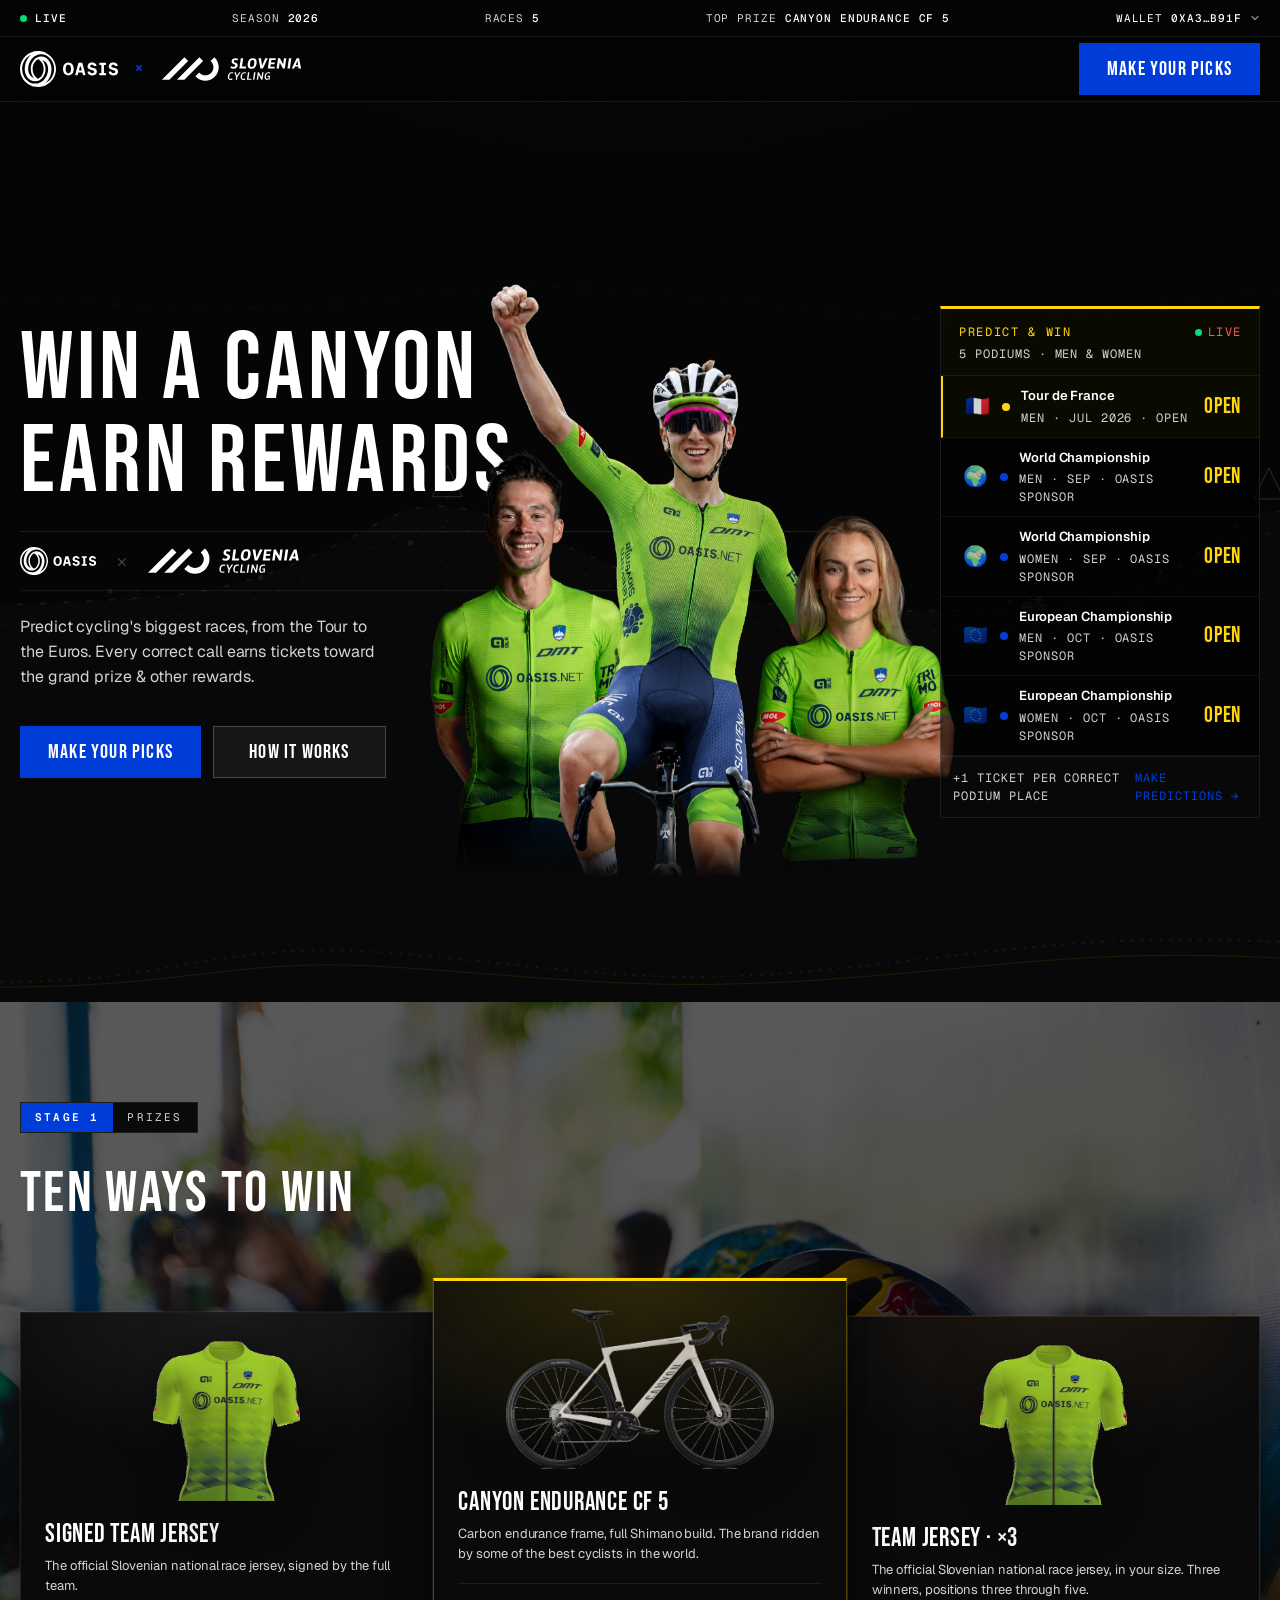
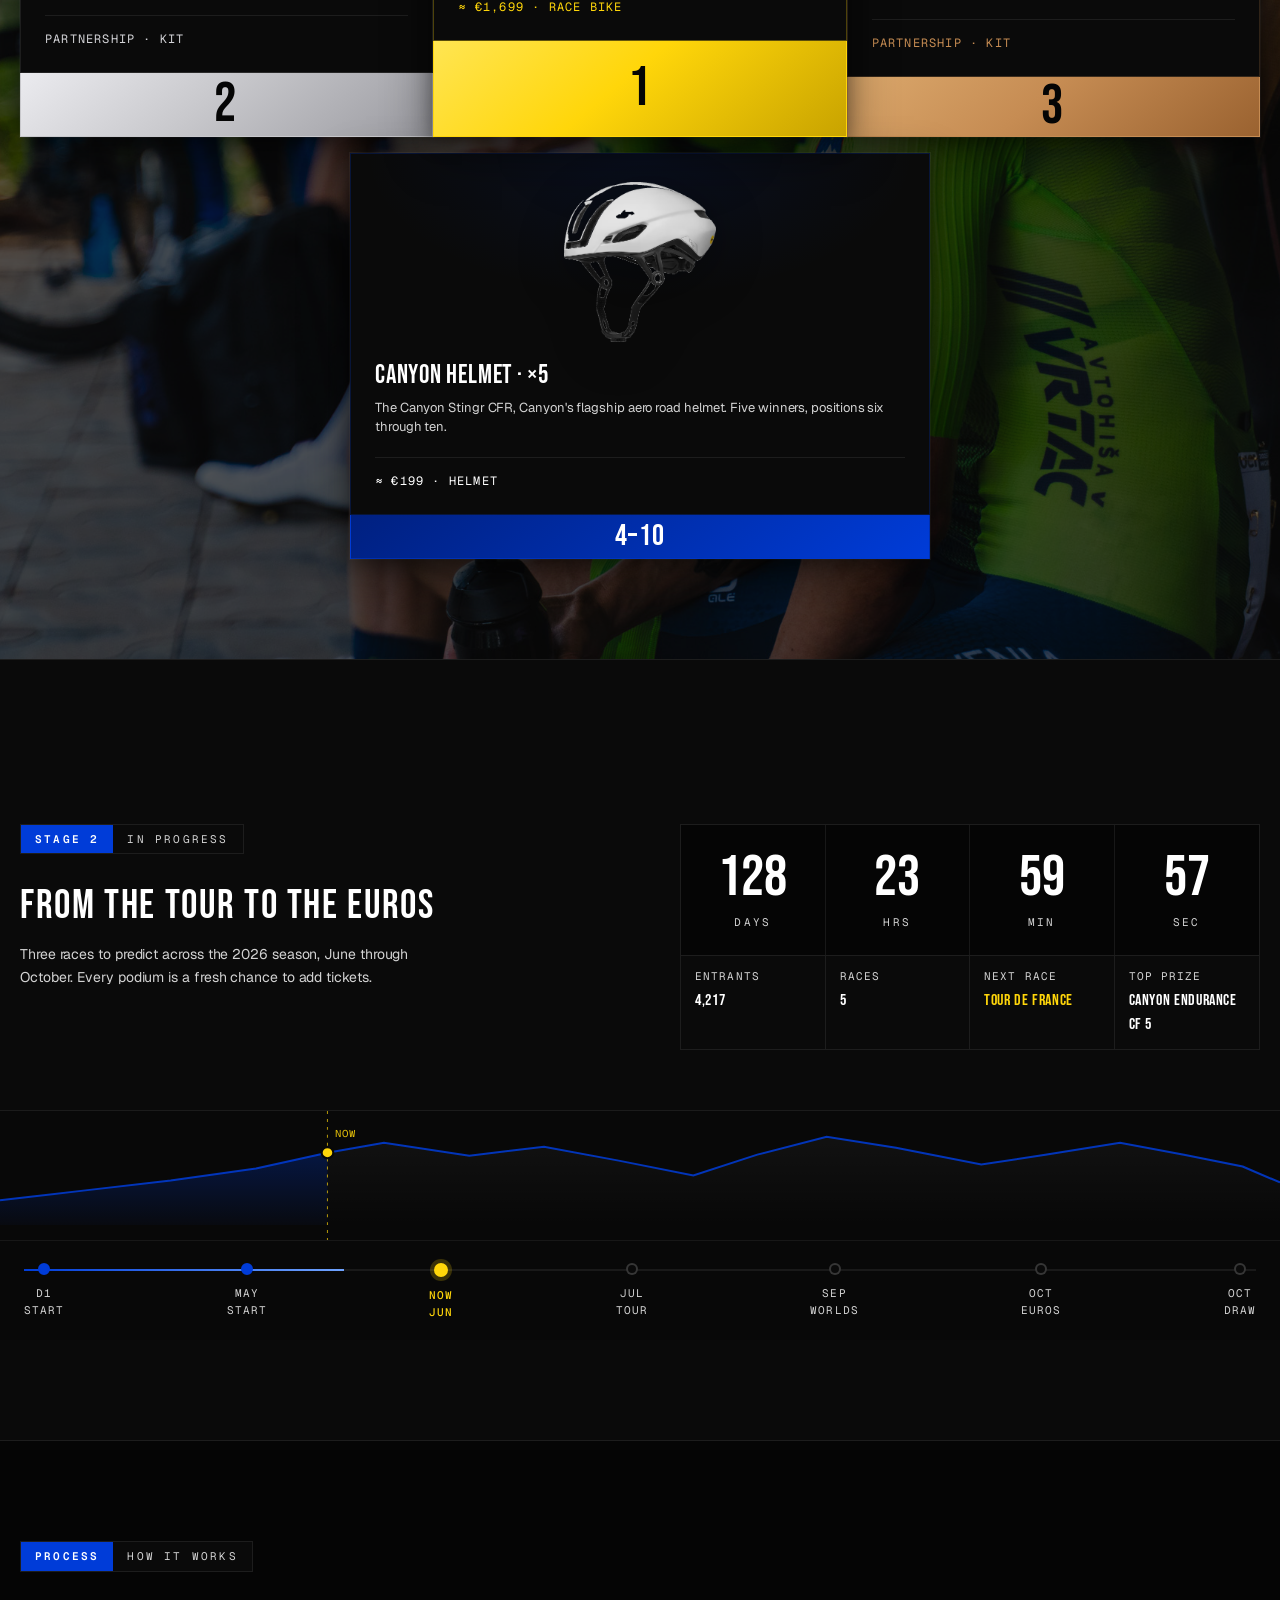
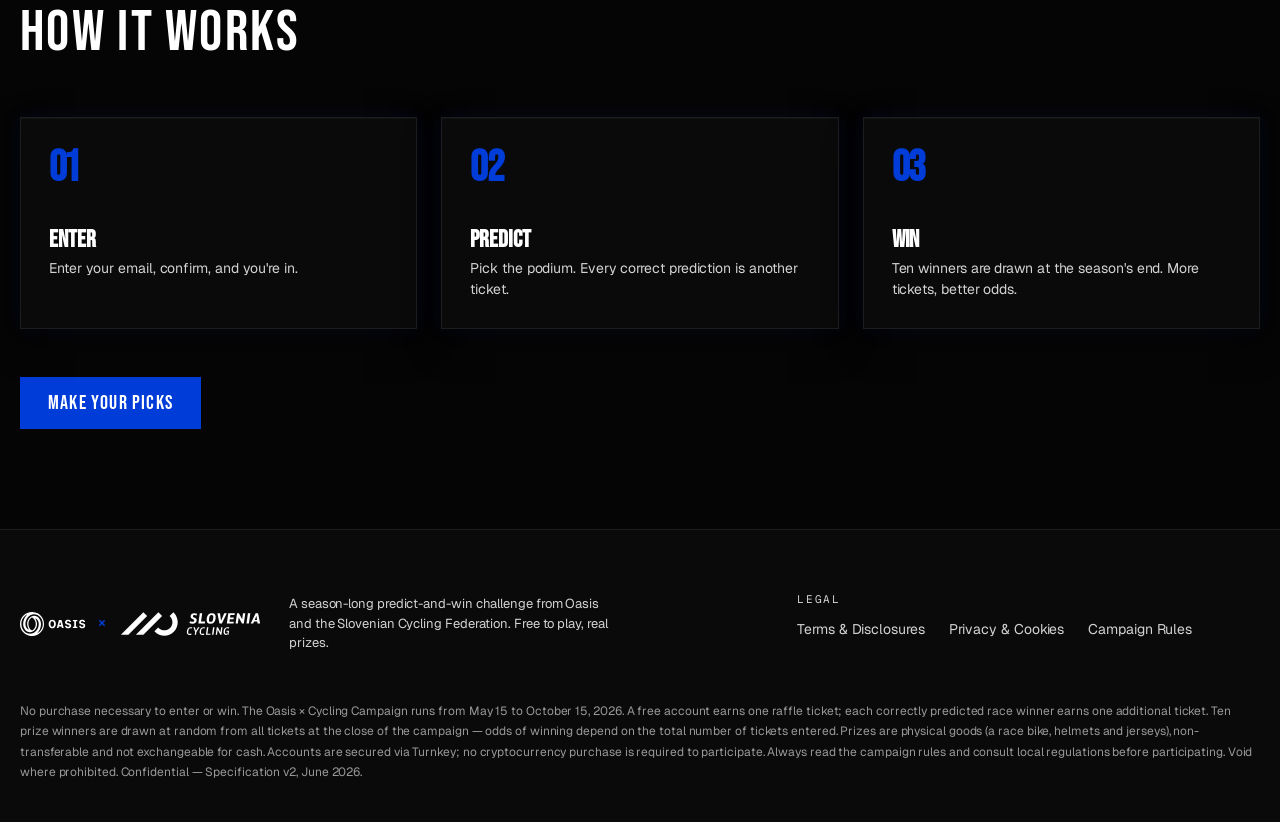
==== commit 789c03fc: "Update index.html" ====
--- a/index.html
+++ b/index.html
@@ -1436,7 +1436,7 @@
 </svg>
       </a>
       <div class="nav__links"></div>
-      <button class="nav__cta" type="button" onclick="openSignup()">Join the Raffle</button>
+      <button class="nav__cta" type="button" onclick="openSignup()">Make your picks</button>
     </div>
   </nav>
 
@@ -2104,11 +2104,11 @@
 </svg>
           </div>
           <p class="hero__lede">
-            Predict the podium of cycling's biggest races. Every place you call right is a ticket toward a Canyon Endurance CF 5. Free to enter — your email is all it takes.
+            Predict cycling's biggest races, from the Tour to the Euros. Every correct call earns tickets toward the grand prize &amp; other rewards.
           </p>
           <div class="hero__ctas">
             <button class="btn btn--primary" type="button" onclick="openSignup()">
-              Join the Raffle
+              Make your picks
             </button>
             <a class="btn btn--ghost" href="#how" style="min-width: 173px;">How it works</a>
           </div>
@@ -2227,7 +2227,7 @@
               <img class="prize__img" src="prizes/jersey.png" alt="Signed Slovenia team jersey" />
             </div>
             <div class="prize__name">Signed Team Jersey</div>
-            <div class="prize__desc">Official Slovenian Cycling Federation race jersey, signed by the full national team. One signed kit per campaign.</div>
+            <div class="prize__desc">The official Slovenian national race jersey, signed by the full team.</div>
             <div class="prize__value">Partnership · Kit</div>
           </article>
           <div class="podium-step">2</div>
@@ -2253,7 +2253,7 @@
               <img class="prize__img" src="prizes/jersey.png" alt="Slovenia team jersey" />
             </div>
             <div class="prize__name">Team Jersey · ×3</div>
-            <div class="prize__desc">Official Slovenian Cycling Federation race jersey, in your size. Three winners share the 3rd-place tier.</div>
+            <div class="prize__desc">The official Slovenian national race jersey, in your size. Three winners, positions three through five.</div>
             <div class="prize__value">Partnership · Kit</div>
           </article>
           <div class="podium-step">3</div>
@@ -2270,7 +2270,7 @@
               <img class="prize__img" src="prizes/helmet.png" alt="Canyon aero helmet" />
             </div>
             <div class="prize__name">Canyon Helmet · ×5</div>
-            <div class="prize__desc">Canyon Stingr CFR aero road helmet — Canyon's flagship lid. Five winners share positions 4 through 10.</div>
+            <div class="prize__desc">The Canyon Stingr CFR, Canyon's flagship aero road helmet. Five winners, positions six through ten.</div>
             <div class="prize__value">≈ €199 · Helmet</div>
           </article>
           <div class="podium-step">4–10</div>
@@ -2278,15 +2278,6 @@
 
       </div>
 
-      <div style="width: 100%;
-    max-width: 720px;
-    margin: 32px auto 0; padding: 18px 24px; border-radius: 0; background: rgba(255, 214, 10, 0.15); border: 1px solid rgba(255, 214, 10, 0.16); gap: 14px; align-items: center; font-size: 14px; color: var(--text-2); border-radius: 2px;">
-        <div style="display: flex; justify-content: center; gap: 8px; align-items: center;">
-           <svg width="20" height="20" viewBox="0 0 20 20" fill="none" style="flex-shrink: 0; margin-top: -7px;"><path d="M10 1l2.5 6h6l-5 4 2 7-5.5-4-5.5 4 2-7-5-4h6z" fill="rgba(255,214,10,0.6)" stroke="var(--maillot-jaune)" stroke-width="1"/></svg>
-           <span style="display: block; color: var(--text); font-family: 'Bebas Neue'; font-size: x-large; letter-spacing: 1px; font-weight: 400;">How to win</span>
-          </div>
-        <p style="text-align: center;">Create a free account to claim your first ticket, then predict race winners to earn more. The 10 winners are drawn at the season's close, weighted by tickets — more tickets, better odds, and anyone with a ticket can win. No purchase necessary. <strong style="margin-top: 8px; display: block; color: var(--maillot-jaune);">Total prize value ≈ €2,700.</strong></p>
-      </div>
     </div>
   </section>
 
@@ -2304,8 +2295,8 @@
       <!-- Left: section identifier + title + lead (matches other sections) -->
       <div>
         <div class="stage-tag"><b>Stage 2</b><span>In Progress</span></div>
-        <h2>From the Tour to the Worlds</h2>
-        <p class="lead">Four marquee races to predict across the 2026 season, from May through October. The more you call right, the more tickets you hold.</p>
+        <h2>From the Tour to the Euros</h2>
+        <p class="lead">Three races to predict across the 2026 season, June through October. Every podium is a fresh chance to add tickets.</p>
       </div>
 
       <!-- Right: countdown + live stats strip -->
@@ -2428,30 +2419,30 @@
   <section id="how">
     <div class="container">
       <div class="section__head">
-        <div class="stage-tag"><b>Stage 3</b><span>How it Works</span></div>
-        <h2>Three Steps to Win</h2>
+        <div class="stage-tag"><b>Process</b><span>How It Works</span></div>
+        <h2>How It Works</h2>
       </div>
 
       <div class="steps">
         <div class="step">
           <div class="step__num" style="letter-spacing: -0.09em;">01</div>
-          <div class="step__title">Create account</div>
-          <p class="step__desc">Enter your email, confirm the code, and you're in — that's your first ticket.</p>
+          <div class="step__title">Enter</div>
+          <p class="step__desc">Enter your email, confirm, and you're in.</p>
         </div>
         <div class="step">
           <div class="step__num">02</div>
           <div class="step__title">Predict</div>
-          <p class="step__desc">Predict the podium of each big race. Every place you call right earns another ticket.</p>
+          <p class="step__desc">Pick the podium. Every correct prediction is another ticket.</p>
         </div>
         <div class="step">
           <div class="step__num">03</div>
           <div class="step__title">Win</div>
-          <p class="step__desc">10 winners are drawn at season's end. More tickets, better odds.</p>
+          <p class="step__desc">Ten winners are drawn at the season's end. More tickets, better odds.</p>
         </div>
       </div>
 
       <div class="section-cta-row">
-        <button class="btn btn--primary" type="button" onclick="openSignup()">Join the Raffle</button>
+        <button class="btn btn--primary" type="button" onclick="openSignup()">Make your picks</button>
       </div>
     </div>
   </section>
@@ -2513,7 +2504,7 @@
  </g>
 </svg>
           </div>
-          <p>The Oasis × Slovenian Cycling Federation campaign — a season-long predict-and-win raffle bringing cycling fans worldwide into the Oasis ecosystem.</p>
+          <p>A season-long predict-and-win challenge from Oasis and the Slovenian Cycling Federation. Free to play, real prizes.</p>
         </div>
         <div class="foot__col">
           <h4>Legal</h4>
@@ -2651,7 +2642,7 @@
       <!-- Step 1 — email -->
       <div class="su-step active" id="suStep1">
         <div class="su-head">
-          <span class="su-eyebrow"><span class="su-dot"></span> Join the Raffle</span>
+          <span class="su-eyebrow"><span class="su-dot"></span> Make your picks</span>
           <div class="su-title">Start with your email</div>
           <div class="su-sub">Create your account and claim your first raffle ticket. No password and no crypto — your account is a secure wallet created for you by Turnkey.</div>
         </div>
@@ -2690,7 +2681,7 @@
         <div class="su-head" style="text-align:center;">
           <div style="font-size:48px;line-height:1;">🎟</div>
           <div class="su-title" style="margin-top:12px;">You're in!</div>
-          <div class="su-sub">Your account is created and your first raffle ticket is secured. Next stop — your predictions.</div>
+          <div class="su-sub">Your account is created and your first ticket is secured. Next stop: predictions.</div>
         </div>
         <div class="su-body">
           <a class="su-btn" href="portal.html" style="display:flex;align-items:center;justify-content:center;text-decoration:none;">Enter the portal →</a>
